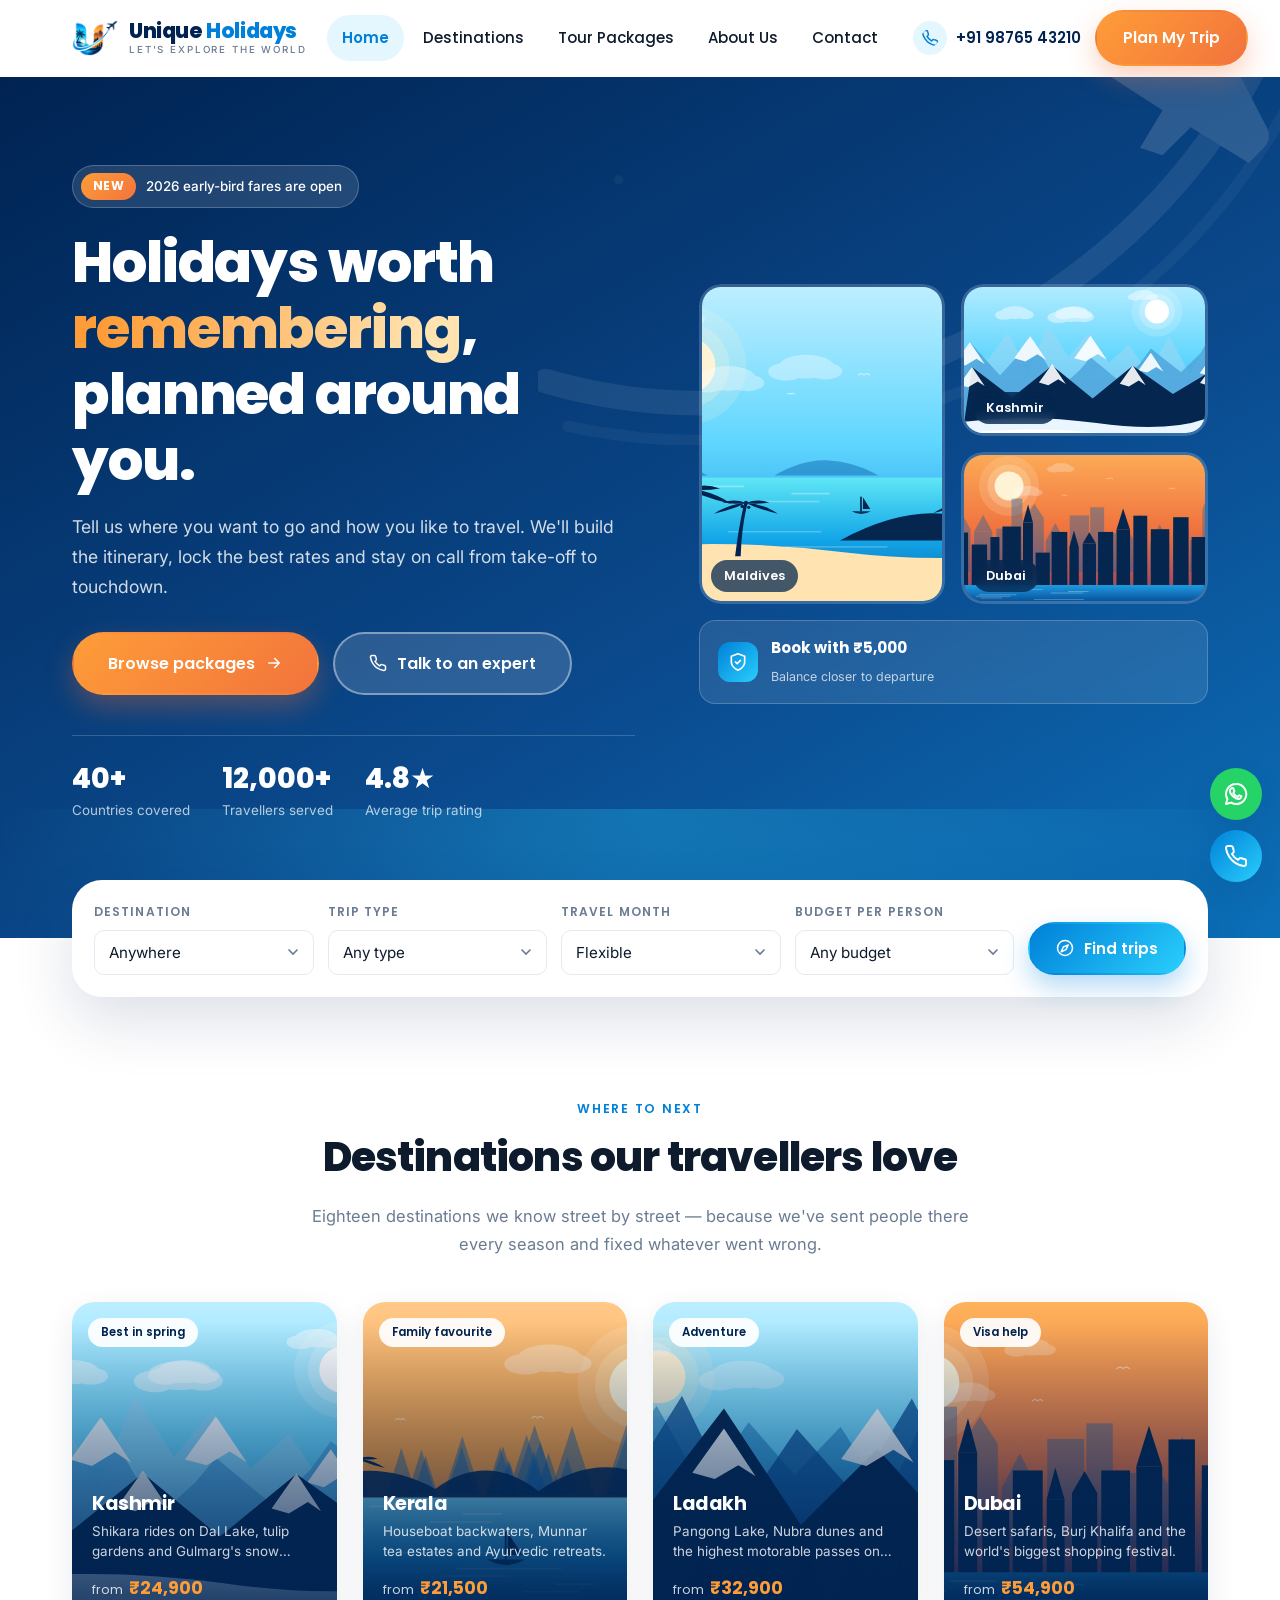
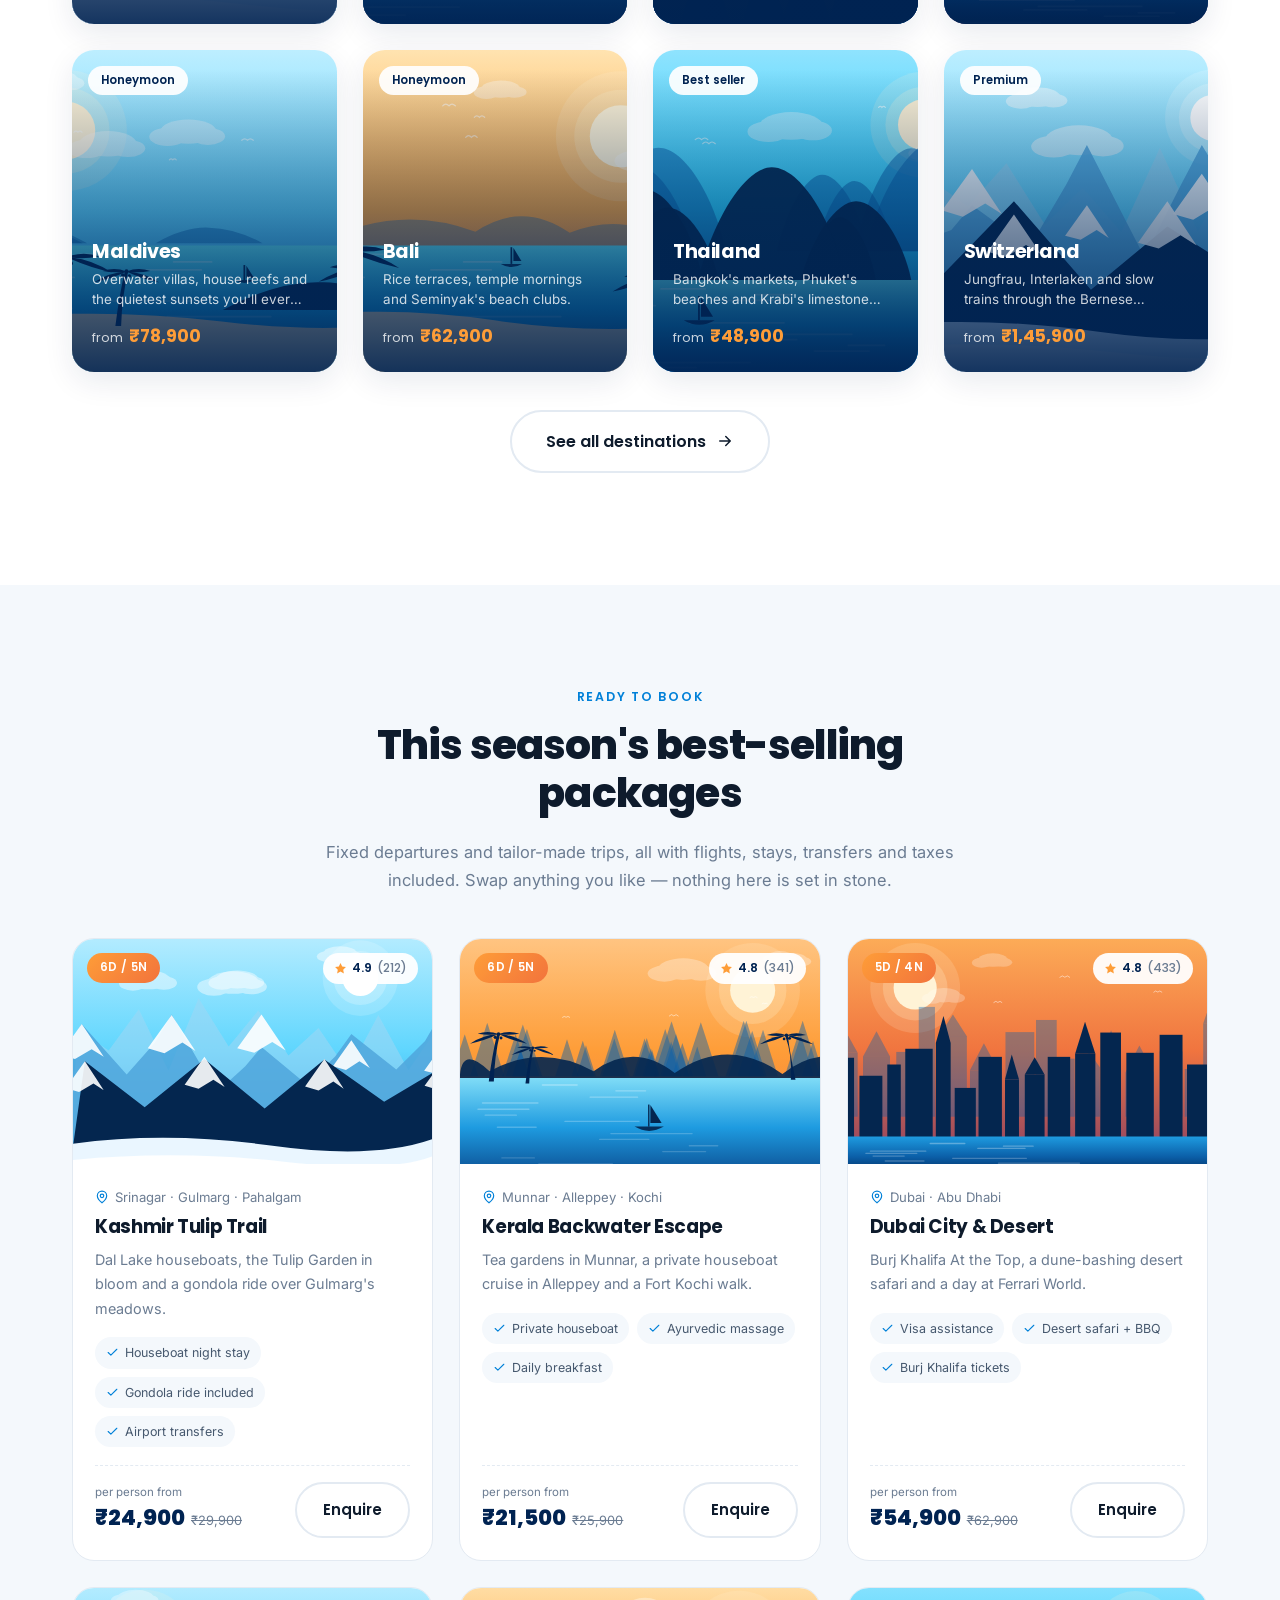
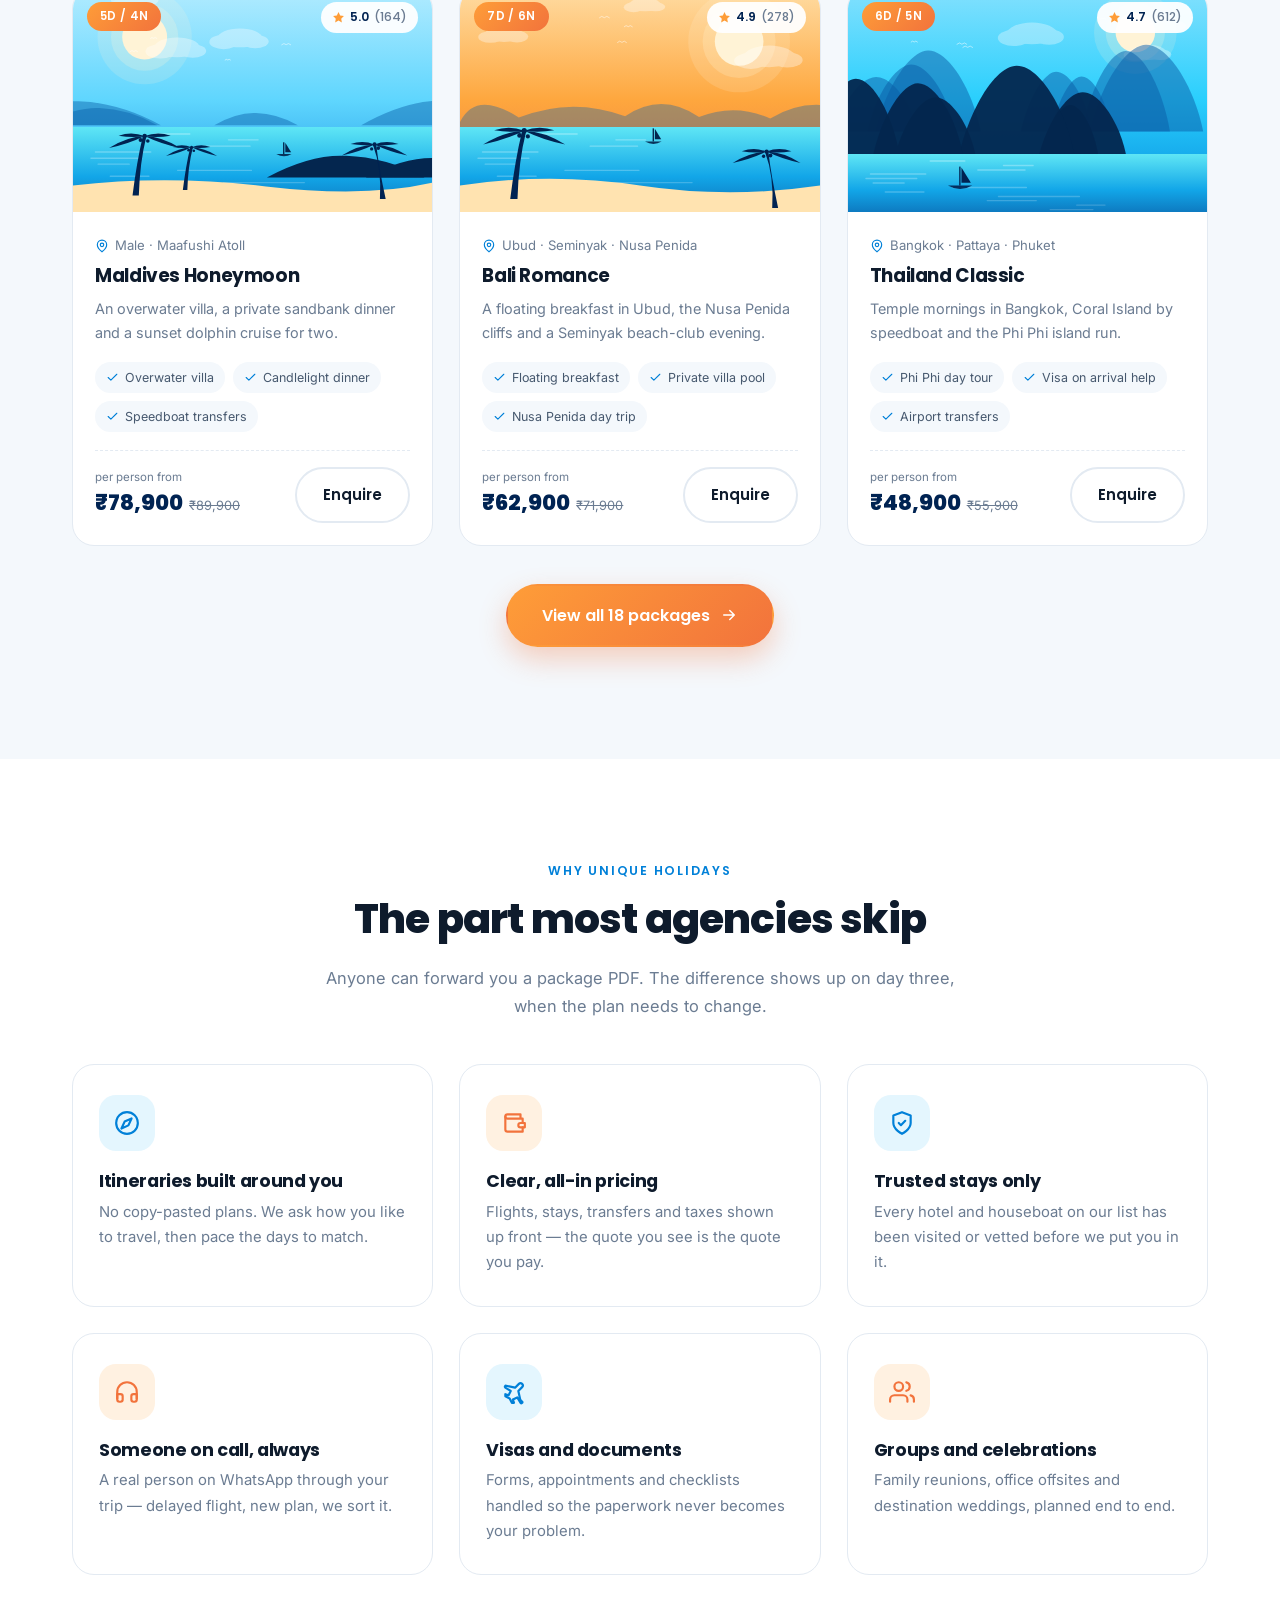
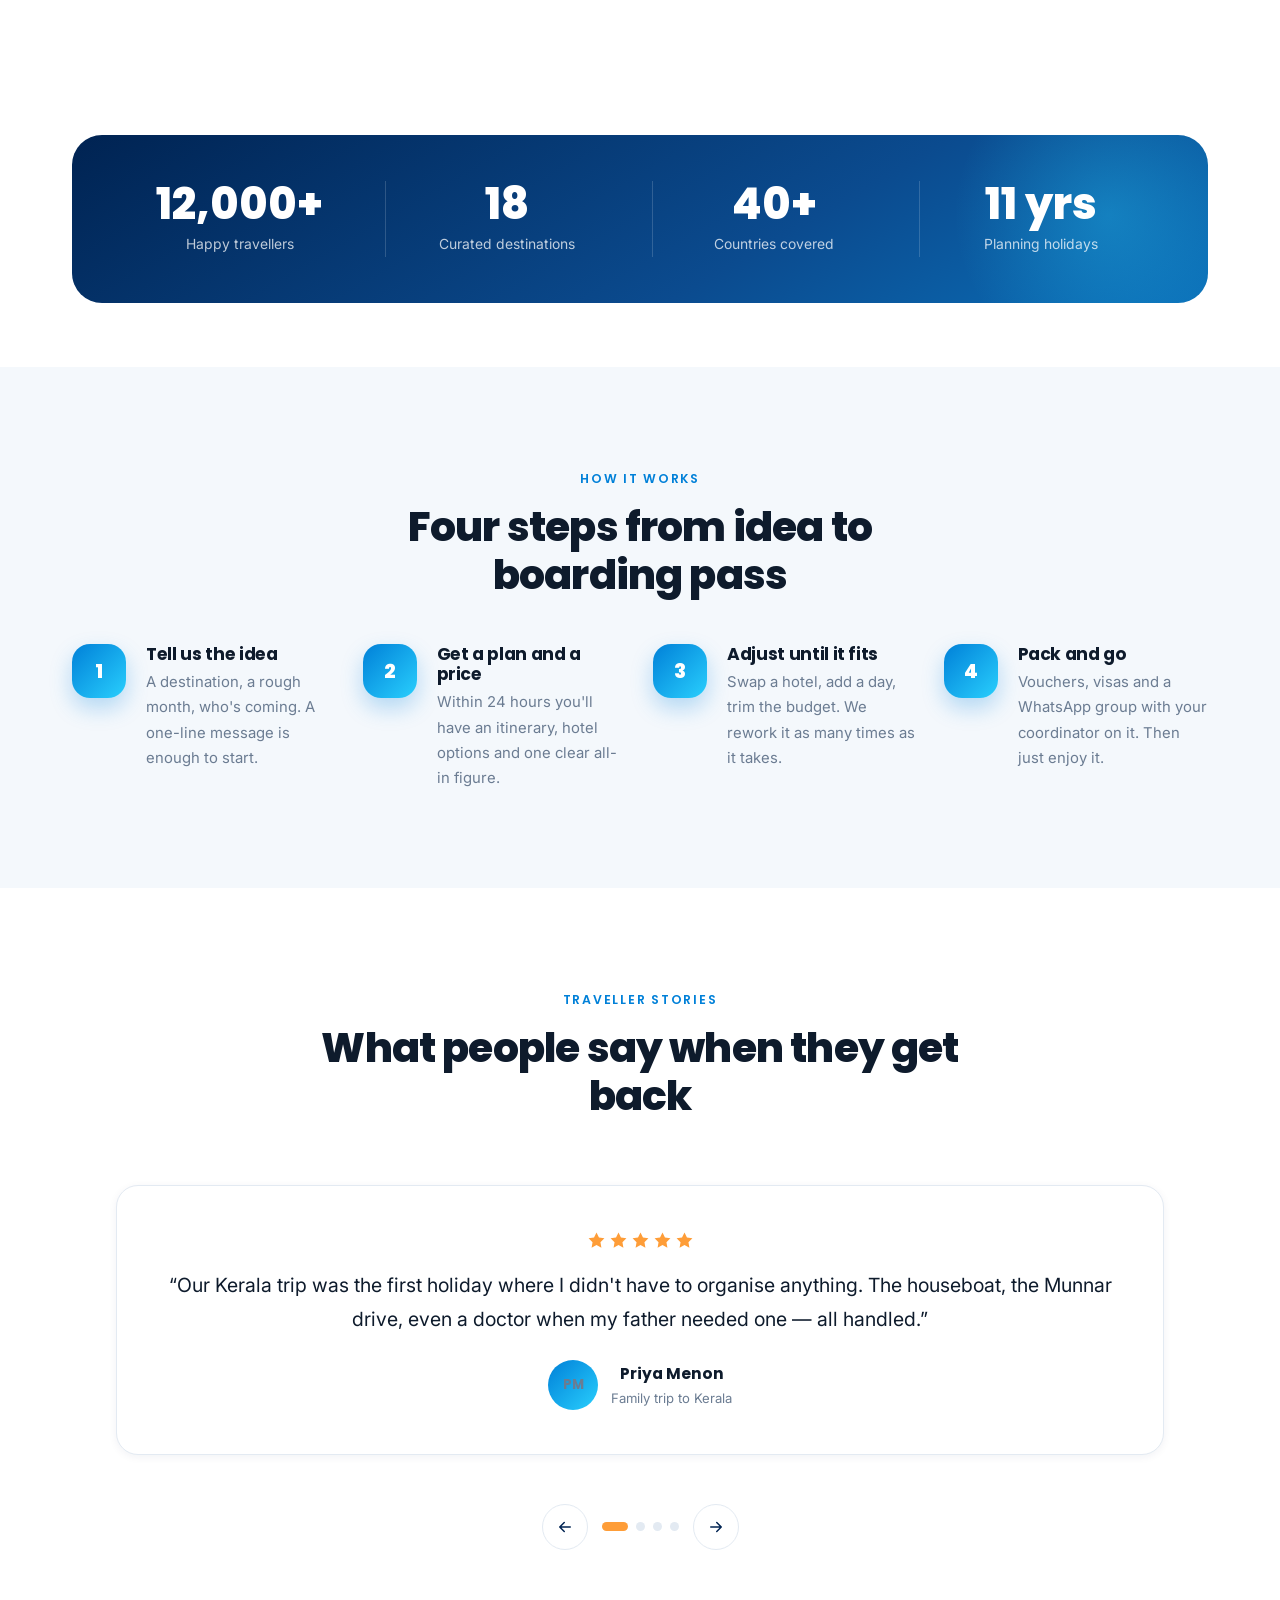
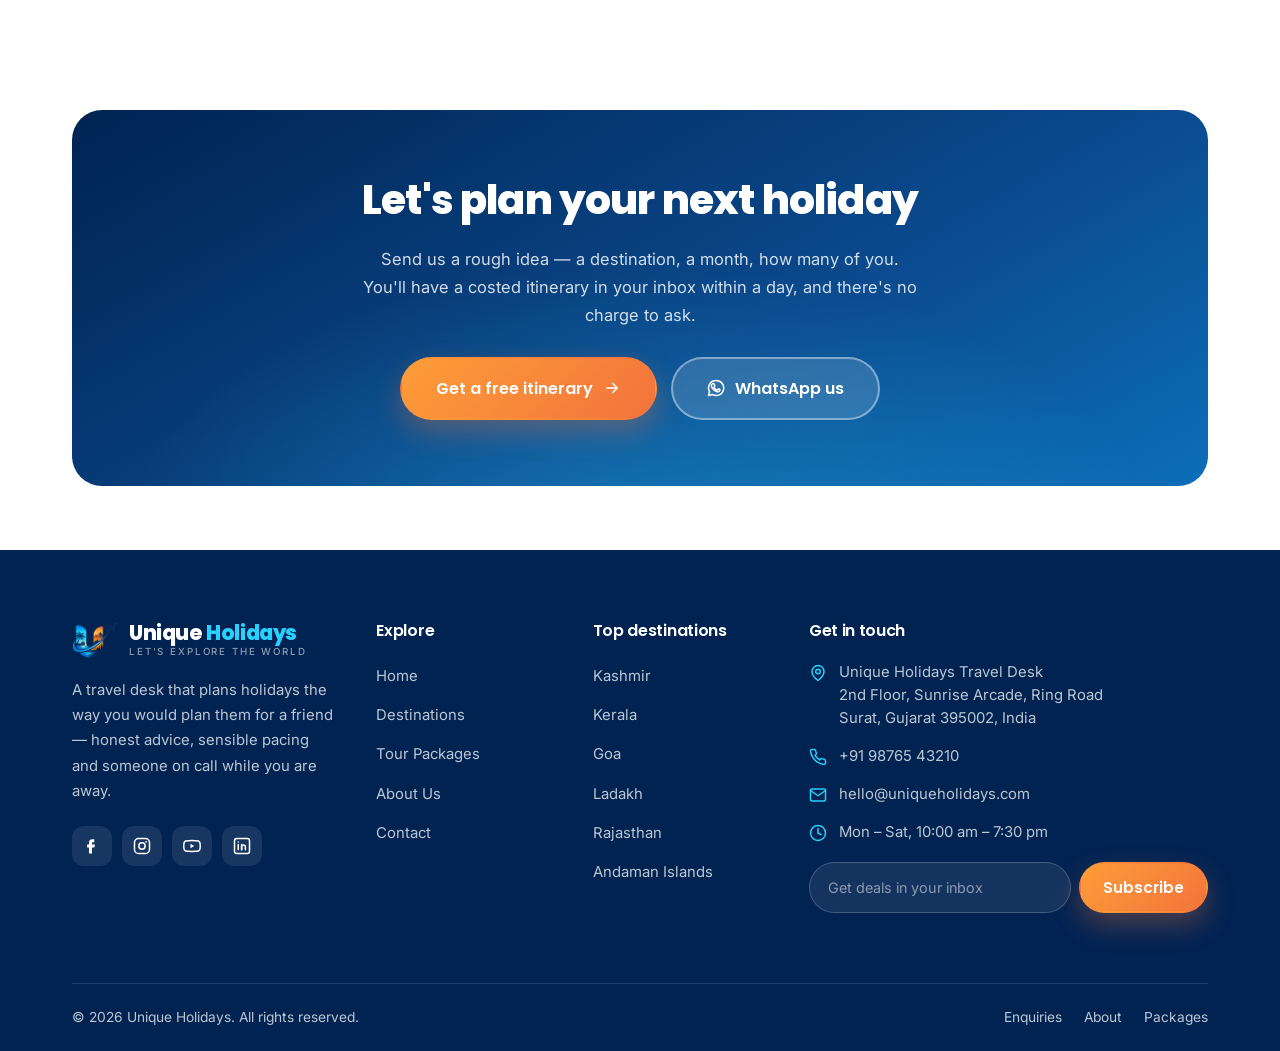
==== index.html @ 684582b1 "Build the Unique Holidays travel agency website A dependency-free static site built around the uploa" ====
<!DOCTYPE html>
<html lang="en">
<head>
<meta charset="utf-8">
<meta name="viewport" content="width=device-width, initial-scale=1">
<title>Unique Holidays — Custom Tour Packages in India & Abroad</title>
<meta name="description" content="Unique Holidays plans tailor-made holidays across India and 40+ countries — honeymoons, family trips, group tours and corporate offsites, with all-in pricing and 24x7 support on your trip.">
<meta name="theme-color" content="#002352">
<link rel="canonical" href="https://www.uniqueholidays.com/index.html">
<meta property="og:type" content="website">
<meta property="og:title" content="Unique Holidays — Custom Tour Packages in India & Abroad">
<meta property="og:description" content="Unique Holidays plans tailor-made holidays across India and 40+ countries — honeymoons, family trips, group tours and corporate offsites, with all-in pricing and 24x7 support on your trip.">
<meta property="og:image" content="assets/img/og-image.png">
<meta property="og:site_name" content="Unique Holidays">
<meta name="twitter:card" content="summary_large_image">
<link rel="icon" href="assets/img/favicon.ico" sizes="any">
<link rel="icon" href="assets/img/icon-192.png" type="image/png">
<link rel="apple-touch-icon" href="assets/img/apple-touch-icon.png">
<link rel="manifest" href="site.webmanifest">
<link rel="preconnect" href="https://fonts.googleapis.com">
<link rel="preconnect" href="https://fonts.gstatic.com" crossorigin>
<link href="https://fonts.googleapis.com/css2?family=Inter:wght@400;500;600&family=Poppins:wght@500;600;700;800&display=swap" rel="stylesheet">
<link rel="stylesheet" href="assets/css/styles.css">
<script type="application/ld+json">
{"@context":"https://schema.org","@type":"TravelAgency","name":"Unique Holidays",
"slogan":"Let's Explore the World","url":"https://www.uniqueholidays.com/",
"logo":"https://www.uniqueholidays.com/assets/img/logo-full.png",
"telephone":"+91 98765 43210","email":"hello@uniqueholidays.com",
"address":{"@type":"PostalAddress","streetAddress":"2nd Floor, Sunrise Arcade, Ring Road","addressLocality":"Surat",
"addressRegion":"Gujarat","postalCode":"395002","addressCountry":"IN"},
"openingHours":"Mo-Sa 10:00-19:30"}
</script></head>
<body>
<a class="skip-link" href="#main">Skip to main content</a>
<header class="site-header" id="siteHeader">
  <div class="container header-inner">
    <a class="brand" href="index.html" aria-label="Unique Holidays — home">
      <img src="assets/img/logo-mark.png" alt="" width="46" height="36">
      <span class="brand-text">
        <span class="brand-name">Unique <span>Holidays</span></span>
        <span class="brand-tag">Let's Explore the World</span>
      </span>
    </a>
    <nav class="nav" id="primaryNav" aria-label="Primary">
      <ul class="nav-list"><li><a href="index.html" aria-current="page">Home</a></li><li><a href="destinations.html">Destinations</a></li><li><a href="packages.html">Tour Packages</a></li><li><a href="about.html">About Us</a></li><li><a href="contact.html">Contact</a></li><li class="nav-cta-mobile"><a class="btn btn-primary" href="contact.html">Plan My Trip</a></li></ul>
    </nav>
    <div class="header-actions">
      <a class="header-phone" href="tel:+919876543210"><svg viewBox="0 0 24 24" fill="none" stroke="currentColor" stroke-width="2" stroke-linecap="round" stroke-linejoin="round" aria-hidden="true"><path d="M22 16.9v3a2 2 0 0 1-2.2 2 19.8 19.8 0 0 1-8.6-3.1 19.5 19.5 0 0 1-6-6A19.8 19.8 0 0 1 2 4.2 2 2 0 0 1 4 2h3a2 2 0 0 1 2 1.7c.1 1 .4 1.9.7 2.8a2 2 0 0 1-.4 2.1L8 9.9a16 16 0 0 0 6 6l1.3-1.3a2 2 0 0 1 2.1-.4c.9.3 1.8.6 2.8.7a2 2 0 0 1 1.8 2z"/></svg><span>+91 98765 43210</span></a>
      <a class="btn btn-primary" href="contact.html">Plan My Trip</a>
      <button class="nav-toggle" id="navToggle" type="button"
              aria-expanded="false" aria-controls="primaryNav" aria-label="Toggle navigation">
        <span></span>
      </button>
    </div>
  </div>
</header>

<main id="main">

  <!-- ============================================================ hero -->
  <section class="hero">
    <img class="hero-swoosh" src="assets/img/swoosh.svg" alt="" aria-hidden="true">
    <div class="container hero-inner">
      <div class="hero-copy">
        <span class="hero-pill"><b>NEW</b> 2026 early-bird fares are open</span>
        <h1>Holidays worth <em>remembering</em>, planned around you.</h1>
        <p>Tell us where you want to go and how you like to travel. We'll build the
           itinerary, lock the best rates and stay on call from take-off to touchdown.</p>
        <div class="hero-actions">
          <a class="btn btn-primary btn-lg" href="packages.html">Browse packages <svg viewBox="0 0 24 24" fill="none" stroke="currentColor" stroke-width="2" stroke-linecap="round" stroke-linejoin="round" aria-hidden="true"><path d="M5 12h14M13 6l6 6-6 6"/></svg></a>
          <a class="btn btn-light btn-lg" href="tel:+919876543210"><svg viewBox="0 0 24 24" fill="none" stroke="currentColor" stroke-width="2" stroke-linecap="round" stroke-linejoin="round" aria-hidden="true"><path d="M22 16.9v3a2 2 0 0 1-2.2 2 19.8 19.8 0 0 1-8.6-3.1 19.5 19.5 0 0 1-6-6A19.8 19.8 0 0 1 2 4.2 2 2 0 0 1 4 2h3a2 2 0 0 1 2 1.7c.1 1 .4 1.9.7 2.8a2 2 0 0 1-.4 2.1L8 9.9a16 16 0 0 0 6 6l1.3-1.3a2 2 0 0 1 2.1-.4c.9.3 1.8.6 2.8.7a2 2 0 0 1 1.8 2z"/></svg> Talk to an expert</a>
        </div>
        <div class="hero-stats">
          <div><strong>40+</strong><span>Countries covered</span></div>
          <div><strong>12,000+</strong><span>Travellers served</span></div>
          <div><strong>4.8★</strong><span>Average trip rating</span></div>
        </div>
      </div>

      <div class="hero-art">
        <div class="collage">
          <figure class="tall">
            <img src="assets/img/destinations/maldives.svg" alt="Illustration of the Maldives" width="800" height="560">
            <figcaption>Maldives</figcaption>
          </figure>
          <figure class="short">
            <img src="assets/img/destinations/kashmir.svg" alt="Illustration of Kashmir" width="800" height="560">
            <figcaption>Kashmir</figcaption>
          </figure>
          <figure class="short">
            <img src="assets/img/destinations/dubai.svg" alt="Illustration of Dubai" width="800" height="560">
            <figcaption>Dubai</figcaption>
          </figure>
        </div>
        <div class="hero-badge">
          <span class="icon"><svg viewBox="0 0 24 24" fill="none" stroke="currentColor" stroke-width="2" stroke-linecap="round" stroke-linejoin="round" aria-hidden="true"><path d="M12 22s8-4 8-10V5l-8-3-8 3v7c0 6 8 10 8 10z"/><path d="m9 12 2 2 4-4"/></svg></span>
          <span><strong>Book with ₹5,000</strong><span>Balance closer to departure</span></span>
        </div>
      </div>
    </div>
  </section>

  <!-- ==================================================== search widget -->
  <div class="container search-wrap">
    <form class="search-card" id="tripSearch" novalidate>
      <div class="field">
        <label for="sDest">Destination</label>
        <select id="sDest" name="destination">
          <option value="">Anywhere</option>
          <option value="kashmir">Kashmir</option><option value="kerala">Kerala</option><option value="goa">Goa</option><option value="ladakh">Ladakh</option><option value="rajasthan">Rajasthan</option><option value="andaman">Andaman Islands</option><option value="himachal">Himachal</option><option value="meghalaya">Meghalaya</option><option value="dubai">Dubai</option><option value="maldives">Maldives</option><option value="bali">Bali</option><option value="thailand">Thailand</option><option value="singapore">Singapore</option><option value="switzerland">Switzerland</option><option value="vietnam">Vietnam</option><option value="turkey">Turkey</option><option value="europe">Europe</option><option value="srilanka">Sri Lanka</option>
        </select>
      </div>
      <div class="field">
        <label for="sType">Trip type</label>
        <select id="sType" name="type">
          <option value="">Any type</option>
          <option value="family">Family</option>
          <option value="honeymoon">Honeymoon</option>
          <option value="beach">Beach &amp; islands</option>
          <option value="adventure">Adventure</option>
          <option value="heritage">Heritage</option>
          <option value="premium">Premium</option>
        </select>
      </div>
      <div class="field">
        <label for="sMonth">Travel month</label>
        <select id="sMonth" name="month">
          <option value="">Flexible</option>
          <option>January</option><option>February</option><option>March</option>
          <option>April</option><option>May</option><option>June</option>
          <option>July</option><option>August</option><option>September</option>
          <option>October</option><option>November</option><option>December</option>
        </select>
      </div>
      <div class="field">
        <label for="sBudget">Budget per person</label>
        <select id="sBudget" name="budget">
          <option value="">Any budget</option>
          <option value="25000">Under ₹25,000</option>
          <option value="50000">₹25,000 – ₹50,000</option>
          <option value="100000">₹50,000 – ₹1,00,000</option>
          <option value="999999">₹1,00,000+</option>
        </select>
      </div>
      <div class="field field-submit">
        <button class="btn btn-brand btn-block" type="submit" style="padding:13px 26px">
          <svg viewBox="0 0 24 24" fill="none" stroke="currentColor" stroke-width="2" stroke-linecap="round" stroke-linejoin="round" aria-hidden="true"><circle cx="12" cy="12" r="10"/><path d="m16.2 7.8-2.9 6.4-6.4 2.9 2.9-6.4z"/></svg> Find trips
        </button>
      </div>
    </form>
  </div>

  <!-- ==================================================== destinations -->
  <section class="section">
    <div class="container">
      <div class="section-head section-head--center">
        <span class="eyebrow">Where to next</span>
        <h2>Destinations our travellers love</h2>
        <p>Eighteen destinations we know street by street — because we've sent people there
           every season and fixed whatever went wrong.</p>
      </div>
      <div class="grid grid-4"><a class="dest-card reveal" href="packages.html?destination=kashmir" id="kashmir">
  <img src="assets/img/destinations/kashmir.svg" alt="Illustration of Kashmir" loading="lazy" width="800" height="560">
  <span class="dest-tag">Best in spring</span>
  <div class="dest-body">
    <h3>Kashmir</h3>
    <p>Shikara rides on Dal Lake, tulip gardens and Gulmarg's snow slopes.</p>
    <div class="dest-price">from <b>₹24,900</b></div>
  </div>
</a><a class="dest-card reveal" href="packages.html?destination=kerala" id="kerala">
  <img src="assets/img/destinations/kerala.svg" alt="Illustration of Kerala" loading="lazy" width="800" height="560">
  <span class="dest-tag">Family favourite</span>
  <div class="dest-body">
    <h3>Kerala</h3>
    <p>Houseboat backwaters, Munnar tea estates and Ayurvedic retreats.</p>
    <div class="dest-price">from <b>₹21,500</b></div>
  </div>
</a><a class="dest-card reveal" href="packages.html?destination=ladakh" id="ladakh">
  <img src="assets/img/destinations/ladakh.svg" alt="Illustration of Ladakh" loading="lazy" width="800" height="560">
  <span class="dest-tag">Adventure</span>
  <div class="dest-body">
    <h3>Ladakh</h3>
    <p>Pangong Lake, Nubra dunes and the highest motorable passes on earth.</p>
    <div class="dest-price">from <b>₹32,900</b></div>
  </div>
</a><a class="dest-card reveal" href="packages.html?destination=dubai" id="dubai">
  <img src="assets/img/destinations/dubai.svg" alt="Illustration of Dubai" loading="lazy" width="800" height="560">
  <span class="dest-tag">Visa help</span>
  <div class="dest-body">
    <h3>Dubai</h3>
    <p>Desert safaris, Burj Khalifa and the world's biggest shopping festival.</p>
    <div class="dest-price">from <b>₹54,900</b></div>
  </div>
</a><a class="dest-card reveal" href="packages.html?destination=maldives" id="maldives">
  <img src="assets/img/destinations/maldives.svg" alt="Illustration of Maldives" loading="lazy" width="800" height="560">
  <span class="dest-tag">Honeymoon</span>
  <div class="dest-body">
    <h3>Maldives</h3>
    <p>Overwater villas, house reefs and the quietest sunsets you'll ever see.</p>
    <div class="dest-price">from <b>₹78,900</b></div>
  </div>
</a><a class="dest-card reveal" href="packages.html?destination=bali" id="bali">
  <img src="assets/img/destinations/bali.svg" alt="Illustration of Bali" loading="lazy" width="800" height="560">
  <span class="dest-tag">Honeymoon</span>
  <div class="dest-body">
    <h3>Bali</h3>
    <p>Rice terraces, temple mornings and Seminyak's beach clubs.</p>
    <div class="dest-price">from <b>₹62,900</b></div>
  </div>
</a><a class="dest-card reveal" href="packages.html?destination=thailand" id="thailand">
  <img src="assets/img/destinations/thailand.svg" alt="Illustration of Thailand" loading="lazy" width="800" height="560">
  <span class="dest-tag">Best seller</span>
  <div class="dest-body">
    <h3>Thailand</h3>
    <p>Bangkok's markets, Phuket's beaches and Krabi's limestone bays.</p>
    <div class="dest-price">from <b>₹48,900</b></div>
  </div>
</a><a class="dest-card reveal" href="packages.html?destination=switzerland" id="switzerland">
  <img src="assets/img/destinations/switzerland.svg" alt="Illustration of Switzerland" loading="lazy" width="800" height="560">
  <span class="dest-tag">Premium</span>
  <div class="dest-body">
    <h3>Switzerland</h3>
    <p>Jungfrau, Interlaken and slow trains through the Bernese Oberland.</p>
    <div class="dest-price">from <b>₹1,45,900</b></div>
  </div>
</a></div>
      <p style="text-align:center;margin-top:38px">
        <a class="btn btn-outline btn-lg" href="destinations.html">See all destinations <svg viewBox="0 0 24 24" fill="none" stroke="currentColor" stroke-width="2" stroke-linecap="round" stroke-linejoin="round" aria-hidden="true"><path d="M5 12h14M13 6l6 6-6 6"/></svg></a>
      </p>
    </div>
  </section>

  <!-- ======================================================== packages -->
  <section class="section section--soft">
    <div class="container">
      <div class="section-head section-head--center">
        <span class="eyebrow">Ready to book</span>
        <h2>This season's best-selling packages</h2>
        <p>Fixed departures and tailor-made trips, all with flights, stays, transfers and
           taxes included. Swap anything you like — nothing here is set in stone.</p>
      </div>
      <div class="grid grid-3"><article class="pkg-card reveal" data-category="family" data-destination="kashmir" data-price="24900" data-title="kashmir tulip trail srinagar · gulmarg · pahalgam">
  <div class="pkg-media">
    <img src="assets/img/destinations/kashmir.svg" alt="Illustration of Srinagar · Gulmarg · Pahalgam" loading="lazy" width="800" height="560">
    <span class="pkg-badge">6D / 5N</span>
    <span class="pkg-rating"><svg viewBox="0 0 24 24" fill="none" stroke="currentColor" stroke-width="2" stroke-linecap="round" stroke-linejoin="round" aria-hidden="true"><path d="m12 2 3.1 6.3 6.9 1-5 4.9 1.2 6.8-6.2-3.3-6.2 3.3L7 14.2l-5-4.9 6.9-1z" fill="currentColor" stroke="none"/></svg>4.9 <span style="color:var(--muted);font-weight:500">(212)</span></span>
  </div>
  <div class="pkg-body">
    <span class="pkg-where"><svg viewBox="0 0 24 24" fill="none" stroke="currentColor" stroke-width="2" stroke-linecap="round" stroke-linejoin="round" aria-hidden="true"><path d="M20 10c0 6-8 12-8 12s-8-6-8-12a8 8 0 0 1 16 0z"/><circle cx="12" cy="10" r="3"/></svg>Srinagar · Gulmarg · Pahalgam</span>
    <h3>Kashmir Tulip Trail</h3>
    <p>Dal Lake houseboats, the Tulip Garden in bloom and a gondola ride over Gulmarg's meadows.</p>
    <ul class="pkg-meta"><li><svg viewBox="0 0 24 24" fill="none" stroke="currentColor" stroke-width="2" stroke-linecap="round" stroke-linejoin="round" aria-hidden="true"><path d="M20 6 9 17l-5-5"/></svg>Houseboat night stay</li><li><svg viewBox="0 0 24 24" fill="none" stroke="currentColor" stroke-width="2" stroke-linecap="round" stroke-linejoin="round" aria-hidden="true"><path d="M20 6 9 17l-5-5"/></svg>Gondola ride included</li><li><svg viewBox="0 0 24 24" fill="none" stroke="currentColor" stroke-width="2" stroke-linecap="round" stroke-linejoin="round" aria-hidden="true"><path d="M20 6 9 17l-5-5"/></svg>Airport transfers</li></ul>
    <div class="pkg-foot">
      <span class="price">
        <small>per person from</small>
        <strong>₹24,900</strong><s>₹29,900</s>
      </span>
      <a class="btn btn-outline" href="contact.html?package=kashmir-tulip">Enquire</a>
    </div>
  </div>
</article><article class="pkg-card reveal" data-category="family" data-destination="kerala" data-price="21500" data-title="kerala backwater escape munnar · alleppey · kochi">
  <div class="pkg-media">
    <img src="assets/img/destinations/kerala.svg" alt="Illustration of Munnar · Alleppey · Kochi" loading="lazy" width="800" height="560">
    <span class="pkg-badge">6D / 5N</span>
    <span class="pkg-rating"><svg viewBox="0 0 24 24" fill="none" stroke="currentColor" stroke-width="2" stroke-linecap="round" stroke-linejoin="round" aria-hidden="true"><path d="m12 2 3.1 6.3 6.9 1-5 4.9 1.2 6.8-6.2-3.3-6.2 3.3L7 14.2l-5-4.9 6.9-1z" fill="currentColor" stroke="none"/></svg>4.8 <span style="color:var(--muted);font-weight:500">(341)</span></span>
  </div>
  <div class="pkg-body">
    <span class="pkg-where"><svg viewBox="0 0 24 24" fill="none" stroke="currentColor" stroke-width="2" stroke-linecap="round" stroke-linejoin="round" aria-hidden="true"><path d="M20 10c0 6-8 12-8 12s-8-6-8-12a8 8 0 0 1 16 0z"/><circle cx="12" cy="10" r="3"/></svg>Munnar · Alleppey · Kochi</span>
    <h3>Kerala Backwater Escape</h3>
    <p>Tea gardens in Munnar, a private houseboat cruise in Alleppey and a Fort Kochi walk.</p>
    <ul class="pkg-meta"><li><svg viewBox="0 0 24 24" fill="none" stroke="currentColor" stroke-width="2" stroke-linecap="round" stroke-linejoin="round" aria-hidden="true"><path d="M20 6 9 17l-5-5"/></svg>Private houseboat</li><li><svg viewBox="0 0 24 24" fill="none" stroke="currentColor" stroke-width="2" stroke-linecap="round" stroke-linejoin="round" aria-hidden="true"><path d="M20 6 9 17l-5-5"/></svg>Ayurvedic massage</li><li><svg viewBox="0 0 24 24" fill="none" stroke="currentColor" stroke-width="2" stroke-linecap="round" stroke-linejoin="round" aria-hidden="true"><path d="M20 6 9 17l-5-5"/></svg>Daily breakfast</li></ul>
    <div class="pkg-foot">
      <span class="price">
        <small>per person from</small>
        <strong>₹21,500</strong><s>₹25,900</s>
      </span>
      <a class="btn btn-outline" href="contact.html?package=kerala-backwaters">Enquire</a>
    </div>
  </div>
</article><article class="pkg-card reveal" data-category="family" data-destination="dubai" data-price="54900" data-title="dubai city & desert dubai · abu dhabi">
  <div class="pkg-media">
    <img src="assets/img/destinations/dubai.svg" alt="Illustration of Dubai · Abu Dhabi" loading="lazy" width="800" height="560">
    <span class="pkg-badge">5D / 4N</span>
    <span class="pkg-rating"><svg viewBox="0 0 24 24" fill="none" stroke="currentColor" stroke-width="2" stroke-linecap="round" stroke-linejoin="round" aria-hidden="true"><path d="m12 2 3.1 6.3 6.9 1-5 4.9 1.2 6.8-6.2-3.3-6.2 3.3L7 14.2l-5-4.9 6.9-1z" fill="currentColor" stroke="none"/></svg>4.8 <span style="color:var(--muted);font-weight:500">(433)</span></span>
  </div>
  <div class="pkg-body">
    <span class="pkg-where"><svg viewBox="0 0 24 24" fill="none" stroke="currentColor" stroke-width="2" stroke-linecap="round" stroke-linejoin="round" aria-hidden="true"><path d="M20 10c0 6-8 12-8 12s-8-6-8-12a8 8 0 0 1 16 0z"/><circle cx="12" cy="10" r="3"/></svg>Dubai · Abu Dhabi</span>
    <h3>Dubai City & Desert</h3>
    <p>Burj Khalifa At the Top, a dune-bashing desert safari and a day at Ferrari World.</p>
    <ul class="pkg-meta"><li><svg viewBox="0 0 24 24" fill="none" stroke="currentColor" stroke-width="2" stroke-linecap="round" stroke-linejoin="round" aria-hidden="true"><path d="M20 6 9 17l-5-5"/></svg>Visa assistance</li><li><svg viewBox="0 0 24 24" fill="none" stroke="currentColor" stroke-width="2" stroke-linecap="round" stroke-linejoin="round" aria-hidden="true"><path d="M20 6 9 17l-5-5"/></svg>Desert safari + BBQ</li><li><svg viewBox="0 0 24 24" fill="none" stroke="currentColor" stroke-width="2" stroke-linecap="round" stroke-linejoin="round" aria-hidden="true"><path d="M20 6 9 17l-5-5"/></svg>Burj Khalifa tickets</li></ul>
    <div class="pkg-foot">
      <span class="price">
        <small>per person from</small>
        <strong>₹54,900</strong><s>₹62,900</s>
      </span>
      <a class="btn btn-outline" href="contact.html?package=dubai-city">Enquire</a>
    </div>
  </div>
</article><article class="pkg-card reveal" data-category="honeymoon" data-destination="maldives" data-price="78900" data-title="maldives honeymoon male · maafushi atoll">
  <div class="pkg-media">
    <img src="assets/img/destinations/maldives.svg" alt="Illustration of Male · Maafushi Atoll" loading="lazy" width="800" height="560">
    <span class="pkg-badge">5D / 4N</span>
    <span class="pkg-rating"><svg viewBox="0 0 24 24" fill="none" stroke="currentColor" stroke-width="2" stroke-linecap="round" stroke-linejoin="round" aria-hidden="true"><path d="m12 2 3.1 6.3 6.9 1-5 4.9 1.2 6.8-6.2-3.3-6.2 3.3L7 14.2l-5-4.9 6.9-1z" fill="currentColor" stroke="none"/></svg>5.0 <span style="color:var(--muted);font-weight:500">(164)</span></span>
  </div>
  <div class="pkg-body">
    <span class="pkg-where"><svg viewBox="0 0 24 24" fill="none" stroke="currentColor" stroke-width="2" stroke-linecap="round" stroke-linejoin="round" aria-hidden="true"><path d="M20 10c0 6-8 12-8 12s-8-6-8-12a8 8 0 0 1 16 0z"/><circle cx="12" cy="10" r="3"/></svg>Male · Maafushi Atoll</span>
    <h3>Maldives Honeymoon</h3>
    <p>An overwater villa, a private sandbank dinner and a sunset dolphin cruise for two.</p>
    <ul class="pkg-meta"><li><svg viewBox="0 0 24 24" fill="none" stroke="currentColor" stroke-width="2" stroke-linecap="round" stroke-linejoin="round" aria-hidden="true"><path d="M20 6 9 17l-5-5"/></svg>Overwater villa</li><li><svg viewBox="0 0 24 24" fill="none" stroke="currentColor" stroke-width="2" stroke-linecap="round" stroke-linejoin="round" aria-hidden="true"><path d="M20 6 9 17l-5-5"/></svg>Candlelight dinner</li><li><svg viewBox="0 0 24 24" fill="none" stroke="currentColor" stroke-width="2" stroke-linecap="round" stroke-linejoin="round" aria-hidden="true"><path d="M20 6 9 17l-5-5"/></svg>Speedboat transfers</li></ul>
    <div class="pkg-foot">
      <span class="price">
        <small>per person from</small>
        <strong>₹78,900</strong><s>₹89,900</s>
      </span>
      <a class="btn btn-outline" href="contact.html?package=maldives-honeymoon">Enquire</a>
    </div>
  </div>
</article><article class="pkg-card reveal" data-category="honeymoon" data-destination="bali" data-price="62900" data-title="bali romance ubud · seminyak · nusa penida">
  <div class="pkg-media">
    <img src="assets/img/destinations/bali.svg" alt="Illustration of Ubud · Seminyak · Nusa Penida" loading="lazy" width="800" height="560">
    <span class="pkg-badge">7D / 6N</span>
    <span class="pkg-rating"><svg viewBox="0 0 24 24" fill="none" stroke="currentColor" stroke-width="2" stroke-linecap="round" stroke-linejoin="round" aria-hidden="true"><path d="m12 2 3.1 6.3 6.9 1-5 4.9 1.2 6.8-6.2-3.3-6.2 3.3L7 14.2l-5-4.9 6.9-1z" fill="currentColor" stroke="none"/></svg>4.9 <span style="color:var(--muted);font-weight:500">(278)</span></span>
  </div>
  <div class="pkg-body">
    <span class="pkg-where"><svg viewBox="0 0 24 24" fill="none" stroke="currentColor" stroke-width="2" stroke-linecap="round" stroke-linejoin="round" aria-hidden="true"><path d="M20 10c0 6-8 12-8 12s-8-6-8-12a8 8 0 0 1 16 0z"/><circle cx="12" cy="10" r="3"/></svg>Ubud · Seminyak · Nusa Penida</span>
    <h3>Bali Romance</h3>
    <p>A floating breakfast in Ubud, the Nusa Penida cliffs and a Seminyak beach-club evening.</p>
    <ul class="pkg-meta"><li><svg viewBox="0 0 24 24" fill="none" stroke="currentColor" stroke-width="2" stroke-linecap="round" stroke-linejoin="round" aria-hidden="true"><path d="M20 6 9 17l-5-5"/></svg>Floating breakfast</li><li><svg viewBox="0 0 24 24" fill="none" stroke="currentColor" stroke-width="2" stroke-linecap="round" stroke-linejoin="round" aria-hidden="true"><path d="M20 6 9 17l-5-5"/></svg>Private villa pool</li><li><svg viewBox="0 0 24 24" fill="none" stroke="currentColor" stroke-width="2" stroke-linecap="round" stroke-linejoin="round" aria-hidden="true"><path d="M20 6 9 17l-5-5"/></svg>Nusa Penida day trip</li></ul>
    <div class="pkg-foot">
      <span class="price">
        <small>per person from</small>
        <strong>₹62,900</strong><s>₹71,900</s>
      </span>
      <a class="btn btn-outline" href="contact.html?package=bali-romance">Enquire</a>
    </div>
  </div>
</article><article class="pkg-card reveal" data-category="beach" data-destination="thailand" data-price="48900" data-title="thailand classic bangkok · pattaya · phuket">
  <div class="pkg-media">
    <img src="assets/img/destinations/thailand.svg" alt="Illustration of Bangkok · Pattaya · Phuket" loading="lazy" width="800" height="560">
    <span class="pkg-badge">6D / 5N</span>
    <span class="pkg-rating"><svg viewBox="0 0 24 24" fill="none" stroke="currentColor" stroke-width="2" stroke-linecap="round" stroke-linejoin="round" aria-hidden="true"><path d="m12 2 3.1 6.3 6.9 1-5 4.9 1.2 6.8-6.2-3.3-6.2 3.3L7 14.2l-5-4.9 6.9-1z" fill="currentColor" stroke="none"/></svg>4.7 <span style="color:var(--muted);font-weight:500">(612)</span></span>
  </div>
  <div class="pkg-body">
    <span class="pkg-where"><svg viewBox="0 0 24 24" fill="none" stroke="currentColor" stroke-width="2" stroke-linecap="round" stroke-linejoin="round" aria-hidden="true"><path d="M20 10c0 6-8 12-8 12s-8-6-8-12a8 8 0 0 1 16 0z"/><circle cx="12" cy="10" r="3"/></svg>Bangkok · Pattaya · Phuket</span>
    <h3>Thailand Classic</h3>
    <p>Temple mornings in Bangkok, Coral Island by speedboat and the Phi Phi island run.</p>
    <ul class="pkg-meta"><li><svg viewBox="0 0 24 24" fill="none" stroke="currentColor" stroke-width="2" stroke-linecap="round" stroke-linejoin="round" aria-hidden="true"><path d="M20 6 9 17l-5-5"/></svg>Phi Phi day tour</li><li><svg viewBox="0 0 24 24" fill="none" stroke="currentColor" stroke-width="2" stroke-linecap="round" stroke-linejoin="round" aria-hidden="true"><path d="M20 6 9 17l-5-5"/></svg>Visa on arrival help</li><li><svg viewBox="0 0 24 24" fill="none" stroke="currentColor" stroke-width="2" stroke-linecap="round" stroke-linejoin="round" aria-hidden="true"><path d="M20 6 9 17l-5-5"/></svg>Airport transfers</li></ul>
    <div class="pkg-foot">
      <span class="price">
        <small>per person from</small>
        <strong>₹48,900</strong><s>₹55,900</s>
      </span>
      <a class="btn btn-outline" href="contact.html?package=thailand-classic">Enquire</a>
    </div>
  </div>
</article></div>
      <p style="text-align:center;margin-top:38px">
        <a class="btn btn-primary btn-lg" href="packages.html">View all 18 packages <svg viewBox="0 0 24 24" fill="none" stroke="currentColor" stroke-width="2" stroke-linecap="round" stroke-linejoin="round" aria-hidden="true"><path d="M5 12h14M13 6l6 6-6 6"/></svg></a>
      </p>
    </div>
  </section>

  <!-- ========================================================= why us -->
  <section class="section">
    <div class="container">
      <div class="section-head section-head--center">
        <span class="eyebrow">Why Unique Holidays</span>
        <h2>The part most agencies skip</h2>
        <p>Anyone can forward you a package PDF. The difference shows up on day three,
           when the plan needs to change.</p>
      </div>
      <div class="grid grid-3"><div class="feature reveal">
      <div class="icon"><svg viewBox="0 0 24 24" fill="none" stroke="currentColor" stroke-width="2" stroke-linecap="round" stroke-linejoin="round" aria-hidden="true"><circle cx="12" cy="12" r="10"/><path d="m16.2 7.8-2.9 6.4-6.4 2.9 2.9-6.4z"/></svg></div><h3>Itineraries built around you</h3><p>No copy-pasted plans. We ask how you like to travel, then pace the days to match.</p></div><div class="feature reveal">
      <div class="icon"><svg viewBox="0 0 24 24" fill="none" stroke="currentColor" stroke-width="2" stroke-linecap="round" stroke-linejoin="round" aria-hidden="true"><path d="M20 12V8H6a2 2 0 0 1 0-4h12v4"/><path d="M4 6v12a2 2 0 0 0 2 2h14v-4"/><path d="M18 12a2 2 0 0 0 0 4h4v-4z"/></svg></div><h3>Clear, all-in pricing</h3><p>Flights, stays, transfers and taxes shown up front — the quote you see is the quote you pay.</p></div><div class="feature reveal">
      <div class="icon"><svg viewBox="0 0 24 24" fill="none" stroke="currentColor" stroke-width="2" stroke-linecap="round" stroke-linejoin="round" aria-hidden="true"><path d="M12 22s8-4 8-10V5l-8-3-8 3v7c0 6 8 10 8 10z"/><path d="m9 12 2 2 4-4"/></svg></div><h3>Trusted stays only</h3><p>Every hotel and houseboat on our list has been visited or vetted before we put you in it.</p></div><div class="feature reveal">
      <div class="icon"><svg viewBox="0 0 24 24" fill="none" stroke="currentColor" stroke-width="2" stroke-linecap="round" stroke-linejoin="round" aria-hidden="true"><path d="M3 18v-6a9 9 0 0 1 18 0v6"/><path d="M21 19a2 2 0 0 1-2 2h-1a2 2 0 0 1-2-2v-3a2 2 0 0 1 2-2h3zM3 19a2 2 0 0 0 2 2h1a2 2 0 0 0 2-2v-3a2 2 0 0 0-2-2H3z"/></svg></div><h3>Someone on call, always</h3><p>A real person on WhatsApp through your trip — delayed flight, new plan, we sort it.</p></div><div class="feature reveal">
      <div class="icon"><svg viewBox="0 0 24 24" fill="none" stroke="currentColor" stroke-width="2" stroke-linecap="round" stroke-linejoin="round" aria-hidden="true"><path d="M17.8 19.2 16 11l3.5-3.5a2.1 2.1 0 0 0-3-3L13 8 4.8 6.2a1 1 0 0 0-.9 1.7L9 11l-2 4-3-1v2l4 2 2 4h2l-1-3 4-2 3.1 5.1a1 1 0 0 0 1.7-.9z"/></svg></div><h3>Visas and documents</h3><p>Forms, appointments and checklists handled so the paperwork never becomes your problem.</p></div><div class="feature reveal">
      <div class="icon"><svg viewBox="0 0 24 24" fill="none" stroke="currentColor" stroke-width="2" stroke-linecap="round" stroke-linejoin="round" aria-hidden="true"><path d="M17 21v-2a4 4 0 0 0-4-4H5a4 4 0 0 0-4 4v2"/><circle cx="9" cy="7" r="4"/><path d="M23 21v-2a4 4 0 0 0-3-3.9"/><path d="M16 3.1a4 4 0 0 1 0 7.8"/></svg></div><h3>Groups and celebrations</h3><p>Family reunions, office offsites and destination weddings, planned end to end.</p></div></div>
    </div>
  </section>

  <!-- ========================================================== stats -->
  <section class="section section--tight">
    <div class="container">
      <div class="stats-band reveal">
        <div class="stats-grid">
          <div><strong data-count="12000" data-suffix="+">0</strong><span>Happy travellers</span></div>
          <div><strong data-count="18" data-suffix="">0</strong><span>Curated destinations</span></div>
          <div><strong data-count="40" data-suffix="+">0</strong><span>Countries covered</span></div>
          <div><strong data-count="11" data-suffix=" yrs">0</strong><span>Planning holidays</span></div>
        </div>
      </div>
    </div>
  </section>

  <!-- ====================================================== how it works -->
  <section class="section section--soft">
    <div class="container">
      <div class="section-head section-head--center">
        <span class="eyebrow">How it works</span>
        <h2>Four steps from idea to boarding pass</h2>
      </div>
      <div class="grid grid-4"><div class="step reveal"><span class="num">1</span>
      <h3>Tell us the idea</h3><p>A destination, a rough month, who's coming. A one-line message is enough to start.</p></div><div class="step reveal"><span class="num">2</span>
      <h3>Get a plan and a price</h3><p>Within 24 hours you'll have an itinerary, hotel options and one clear all-in figure.</p></div><div class="step reveal"><span class="num">3</span>
      <h3>Adjust until it fits</h3><p>Swap a hotel, add a day, trim the budget. We rework it as many times as it takes.</p></div><div class="step reveal"><span class="num">4</span>
      <h3>Pack and go</h3><p>Vouchers, visas and a WhatsApp group with your coordinator on it. Then just enjoy it.</p></div></div>
    </div>
  </section>

  <!-- ===================================================== testimonials -->
  <section class="section">
    <div class="container">
      <div class="section-head section-head--center">
        <span class="eyebrow">Traveller stories</span>
        <h2>What people say when they get back</h2>
      </div>
      <div class="slider" id="reviewSlider">
        <div class="slider-viewport">
          <div class="slider-track"><div class="slide"><figure class="quote">
      <span class="stars" aria-label="5 out of 5"><svg viewBox="0 0 24 24" fill="none" stroke="currentColor" stroke-width="2" stroke-linecap="round" stroke-linejoin="round" aria-hidden="true"><path d="m12 2 3.1 6.3 6.9 1-5 4.9 1.2 6.8-6.2-3.3-6.2 3.3L7 14.2l-5-4.9 6.9-1z" fill="currentColor" stroke="none"/></svg><svg viewBox="0 0 24 24" fill="none" stroke="currentColor" stroke-width="2" stroke-linecap="round" stroke-linejoin="round" aria-hidden="true"><path d="m12 2 3.1 6.3 6.9 1-5 4.9 1.2 6.8-6.2-3.3-6.2 3.3L7 14.2l-5-4.9 6.9-1z" fill="currentColor" stroke="none"/></svg><svg viewBox="0 0 24 24" fill="none" stroke="currentColor" stroke-width="2" stroke-linecap="round" stroke-linejoin="round" aria-hidden="true"><path d="m12 2 3.1 6.3 6.9 1-5 4.9 1.2 6.8-6.2-3.3-6.2 3.3L7 14.2l-5-4.9 6.9-1z" fill="currentColor" stroke="none"/></svg><svg viewBox="0 0 24 24" fill="none" stroke="currentColor" stroke-width="2" stroke-linecap="round" stroke-linejoin="round" aria-hidden="true"><path d="m12 2 3.1 6.3 6.9 1-5 4.9 1.2 6.8-6.2-3.3-6.2 3.3L7 14.2l-5-4.9 6.9-1z" fill="currentColor" stroke="none"/></svg><svg viewBox="0 0 24 24" fill="none" stroke="currentColor" stroke-width="2" stroke-linecap="round" stroke-linejoin="round" aria-hidden="true"><path d="m12 2 3.1 6.3 6.9 1-5 4.9 1.2 6.8-6.2-3.3-6.2 3.3L7 14.2l-5-4.9 6.9-1z" fill="currentColor" stroke="none"/></svg></span>
      <blockquote>“Our Kerala trip was the first holiday where I didn't have to organise anything. The houseboat, the Munnar drive, even a doctor when my father needed one — all handled.”</blockquote>
      <figcaption class="quote-person"><span class="avatar" aria-hidden="true">PM</span>
        <span><strong>Priya Menon</strong><span>Family trip to Kerala</span></span></figcaption>
    </figure></div><div class="slide"><figure class="quote">
      <span class="stars" aria-label="5 out of 5"><svg viewBox="0 0 24 24" fill="none" stroke="currentColor" stroke-width="2" stroke-linecap="round" stroke-linejoin="round" aria-hidden="true"><path d="m12 2 3.1 6.3 6.9 1-5 4.9 1.2 6.8-6.2-3.3-6.2 3.3L7 14.2l-5-4.9 6.9-1z" fill="currentColor" stroke="none"/></svg><svg viewBox="0 0 24 24" fill="none" stroke="currentColor" stroke-width="2" stroke-linecap="round" stroke-linejoin="round" aria-hidden="true"><path d="m12 2 3.1 6.3 6.9 1-5 4.9 1.2 6.8-6.2-3.3-6.2 3.3L7 14.2l-5-4.9 6.9-1z" fill="currentColor" stroke="none"/></svg><svg viewBox="0 0 24 24" fill="none" stroke="currentColor" stroke-width="2" stroke-linecap="round" stroke-linejoin="round" aria-hidden="true"><path d="m12 2 3.1 6.3 6.9 1-5 4.9 1.2 6.8-6.2-3.3-6.2 3.3L7 14.2l-5-4.9 6.9-1z" fill="currentColor" stroke="none"/></svg><svg viewBox="0 0 24 24" fill="none" stroke="currentColor" stroke-width="2" stroke-linecap="round" stroke-linejoin="round" aria-hidden="true"><path d="m12 2 3.1 6.3 6.9 1-5 4.9 1.2 6.8-6.2-3.3-6.2 3.3L7 14.2l-5-4.9 6.9-1z" fill="currentColor" stroke="none"/></svg><svg viewBox="0 0 24 24" fill="none" stroke="currentColor" stroke-width="2" stroke-linecap="round" stroke-linejoin="round" aria-hidden="true"><path d="m12 2 3.1 6.3 6.9 1-5 4.9 1.2 6.8-6.2-3.3-6.2 3.3L7 14.2l-5-4.9 6.9-1z" fill="currentColor" stroke="none"/></svg></span>
      <blockquote>“We booked the Maldives honeymoon three weeks before flying and still got a villa within budget. The sandbank dinner was the surprise of the trip.”</blockquote>
      <figcaption class="quote-person"><span class="avatar" aria-hidden="true">RS</span>
        <span><strong>Rahul & Aditi Shah</strong><span>Honeymoon in Maldives</span></span></figcaption>
    </figure></div><div class="slide"><figure class="quote">
      <span class="stars" aria-label="5 out of 5"><svg viewBox="0 0 24 24" fill="none" stroke="currentColor" stroke-width="2" stroke-linecap="round" stroke-linejoin="round" aria-hidden="true"><path d="m12 2 3.1 6.3 6.9 1-5 4.9 1.2 6.8-6.2-3.3-6.2 3.3L7 14.2l-5-4.9 6.9-1z" fill="currentColor" stroke="none"/></svg><svg viewBox="0 0 24 24" fill="none" stroke="currentColor" stroke-width="2" stroke-linecap="round" stroke-linejoin="round" aria-hidden="true"><path d="m12 2 3.1 6.3 6.9 1-5 4.9 1.2 6.8-6.2-3.3-6.2 3.3L7 14.2l-5-4.9 6.9-1z" fill="currentColor" stroke="none"/></svg><svg viewBox="0 0 24 24" fill="none" stroke="currentColor" stroke-width="2" stroke-linecap="round" stroke-linejoin="round" aria-hidden="true"><path d="m12 2 3.1 6.3 6.9 1-5 4.9 1.2 6.8-6.2-3.3-6.2 3.3L7 14.2l-5-4.9 6.9-1z" fill="currentColor" stroke="none"/></svg><svg viewBox="0 0 24 24" fill="none" stroke="currentColor" stroke-width="2" stroke-linecap="round" stroke-linejoin="round" aria-hidden="true"><path d="m12 2 3.1 6.3 6.9 1-5 4.9 1.2 6.8-6.2-3.3-6.2 3.3L7 14.2l-5-4.9 6.9-1z" fill="currentColor" stroke="none"/></svg><svg viewBox="0 0 24 24" fill="none" stroke="currentColor" stroke-width="2" stroke-linecap="round" stroke-linejoin="round" aria-hidden="true"><path d="m12 2 3.1 6.3 6.9 1-5 4.9 1.2 6.8-6.2-3.3-6.2 3.3L7 14.2l-5-4.9 6.9-1z" fill="currentColor" stroke="none"/></svg></span>
      <blockquote>“Twenty-two people, four cities, one office offsite, and not a single thing went wrong. They even rescheduled a train after our flight was late.”</blockquote>
      <figcaption class="quote-person"><span class="avatar" aria-hidden="true">KD</span>
        <span><strong>Karan Desai</strong><span>Corporate offsite, Rajasthan</span></span></figcaption>
    </figure></div><div class="slide"><figure class="quote">
      <span class="stars" aria-label="5 out of 5"><svg viewBox="0 0 24 24" fill="none" stroke="currentColor" stroke-width="2" stroke-linecap="round" stroke-linejoin="round" aria-hidden="true"><path d="m12 2 3.1 6.3 6.9 1-5 4.9 1.2 6.8-6.2-3.3-6.2 3.3L7 14.2l-5-4.9 6.9-1z" fill="currentColor" stroke="none"/></svg><svg viewBox="0 0 24 24" fill="none" stroke="currentColor" stroke-width="2" stroke-linecap="round" stroke-linejoin="round" aria-hidden="true"><path d="m12 2 3.1 6.3 6.9 1-5 4.9 1.2 6.8-6.2-3.3-6.2 3.3L7 14.2l-5-4.9 6.9-1z" fill="currentColor" stroke="none"/></svg><svg viewBox="0 0 24 24" fill="none" stroke="currentColor" stroke-width="2" stroke-linecap="round" stroke-linejoin="round" aria-hidden="true"><path d="m12 2 3.1 6.3 6.9 1-5 4.9 1.2 6.8-6.2-3.3-6.2 3.3L7 14.2l-5-4.9 6.9-1z" fill="currentColor" stroke="none"/></svg><svg viewBox="0 0 24 24" fill="none" stroke="currentColor" stroke-width="2" stroke-linecap="round" stroke-linejoin="round" aria-hidden="true"><path d="m12 2 3.1 6.3 6.9 1-5 4.9 1.2 6.8-6.2-3.3-6.2 3.3L7 14.2l-5-4.9 6.9-1z" fill="currentColor" stroke="none"/></svg><svg viewBox="0 0 24 24" fill="none" stroke="currentColor" stroke-width="2" stroke-linecap="round" stroke-linejoin="round" aria-hidden="true"><path d="m12 2 3.1 6.3 6.9 1-5 4.9 1.2 6.8-6.2-3.3-6.2 3.3L7 14.2l-5-4.9 6.9-1z" fill="currentColor" stroke="none"/></svg></span>
      <blockquote>“I travel alone and safety matters to me. Every stay was exactly as described and someone checked in with me each evening.”</blockquote>
      <figcaption class="quote-person"><span class="avatar" aria-hidden="true">SK</span>
        <span><strong>Sneha Kulkarni</strong><span>Solo trip to Himachal</span></span></figcaption>
    </figure></div></div>
        </div>
        <div class="slider-nav">
          <button class="slider-btn" type="button" data-slide="prev" aria-label="Previous review"><svg viewBox="0 0 24 24" fill="none" stroke="currentColor" stroke-width="2" stroke-linecap="round" stroke-linejoin="round" aria-hidden="true"><path d="M19 12H5M11 18l-6-6 6-6"/></svg></button>
          <div class="slider-dots" role="tablist"><button type="button" role="tab" aria-selected="true" aria-label="Review 1"></button><button type="button" role="tab" aria-selected="false" aria-label="Review 2"></button><button type="button" role="tab" aria-selected="false" aria-label="Review 3"></button><button type="button" role="tab" aria-selected="false" aria-label="Review 4"></button></div>
          <button class="slider-btn" type="button" data-slide="next" aria-label="Next review"><svg viewBox="0 0 24 24" fill="none" stroke="currentColor" stroke-width="2" stroke-linecap="round" stroke-linejoin="round" aria-hidden="true"><path d="M5 12h14M13 6l6 6-6 6"/></svg></button>
        </div>
      </div>
    </div>
  </section>

  <!-- ============================================================= cta -->
  <section class="section section--tight">
    <div class="container">
      <div class="cta-band reveal">
        <h2>Let's plan your next holiday</h2>
        <p>Send us a rough idea — a destination, a month, how many of you. You'll have a
           costed itinerary in your inbox within a day, and there's no charge to ask.</p>
        <div class="cta-actions">
          <a class="btn btn-primary btn-lg" href="contact.html">Get a free itinerary <svg viewBox="0 0 24 24" fill="none" stroke="currentColor" stroke-width="2" stroke-linecap="round" stroke-linejoin="round" aria-hidden="true"><path d="M5 12h14M13 6l6 6-6 6"/></svg></a>
          <a class="btn btn-light btn-lg" href="https://wa.me/919876543210" target="_blank" rel="noopener"><svg viewBox="0 0 24 24" fill="none" stroke="currentColor" stroke-width="2" stroke-linecap="round" stroke-linejoin="round" aria-hidden="true"><path d="M17.5 14.4c-.3-.2-1.7-.9-2-1-.3-.1-.5-.1-.7.1l-.9 1.2c-.2.2-.4.2-.6.1a8.2 8.2 0 0 1-4-3.5c-.2-.3 0-.5.1-.6l.6-.7c.2-.2.2-.4.3-.6s0-.4 0-.6l-1-2.3c-.2-.6-.5-.5-.7-.5h-.6c-.2 0-.6.1-.9.4A3.4 3.4 0 0 0 5.9 9c0 1.5 1.1 3 1.3 3.2a12 12 0 0 0 4.6 4.1c1.7.7 2.3.8 3.1.6.5-.1 1.7-.7 1.9-1.3.2-.7.2-1.2.2-1.3z"/><path d="M12 2a10 10 0 0 0-8.6 15L2 22l5.2-1.4A10 10 0 1 0 12 2z" fill="none"/></svg> WhatsApp us</a>
        </div>
      </div>
    </div>
  </section>

</main>
<footer class="site-footer">
  <div class="container">
    <div class="footer-top">
      <div class="footer-about">
        <a class="brand" href="index.html">
          <img src="assets/img/logo-mark.png" alt="" width="46" height="36">
          <span class="brand-text">
            <span class="brand-name">Unique <span>Holidays</span></span>
            <span class="brand-tag">Let's Explore the World</span>
          </span>
        </a>
        <p>A travel desk that plans holidays the way you would plan them for a friend —
           honest advice, sensible pacing and someone on call while you are away.</p>
        <div class="socials">
          <a href="#" aria-label="Facebook"><svg viewBox="0 0 24 24" fill="none" stroke="currentColor" stroke-width="2" stroke-linecap="round" stroke-linejoin="round" aria-hidden="true"><path d="M15 3h-2.5A4.5 4.5 0 0 0 8 7.5V10H5.5v4H8v8h4v-8h3l1-4h-4V7.5A.5.5 0 0 1 12.5 7H15z" fill="currentColor" stroke="none"/></svg></a>
          <a href="#" aria-label="Instagram"><svg viewBox="0 0 24 24" fill="none" stroke="currentColor" stroke-width="2" stroke-linecap="round" stroke-linejoin="round" aria-hidden="true"><rect x="2" y="2" width="20" height="20" rx="5.5"/><circle cx="12" cy="12" r="4.2"/><circle cx="17.6" cy="6.4" r="1.2" fill="currentColor" stroke="none"/></svg></a>
          <a href="#" aria-label="YouTube"><svg viewBox="0 0 24 24" fill="none" stroke="currentColor" stroke-width="2" stroke-linecap="round" stroke-linejoin="round" aria-hidden="true"><path d="M22.5 7.5a3 3 0 0 0-2.1-2.1C18.5 4.8 12 4.8 12 4.8s-6.5 0-8.4.6A3 3 0 0 0 1.5 7.5 31 31 0 0 0 1 12a31 31 0 0 0 .5 4.5 3 3 0 0 0 2.1 2.1c1.9.6 8.4.6 8.4.6s6.5 0 8.4-.6a3 3 0 0 0 2.1-2.1A31 31 0 0 0 23 12a31 31 0 0 0-.5-4.5z"/><path d="m10 15 5-3-5-3z" fill="currentColor" stroke="none"/></svg></a>
          <a href="#" aria-label="LinkedIn"><svg viewBox="0 0 24 24" fill="none" stroke="currentColor" stroke-width="2" stroke-linecap="round" stroke-linejoin="round" aria-hidden="true"><rect x="2" y="2" width="20" height="20" rx="3"/><path d="M7 10v7M7 6.5v.01M11.5 17v-4a2.5 2.5 0 0 1 5 0v4"/><path d="M11.5 10v7"/></svg></a>
        </div>
      </div>
      <div class="footer-col">
        <h4>Explore</h4>
        <ul><li><a href="index.html">Home</a></li><li><a href="destinations.html">Destinations</a></li><li><a href="packages.html">Tour Packages</a></li><li><a href="about.html">About Us</a></li><li><a href="contact.html">Contact</a></li></ul>
      </div>
      <div class="footer-col">
        <h4>Top destinations</h4>
        <ul><li><a href="destinations.html#kashmir">Kashmir</a></li><li><a href="destinations.html#kerala">Kerala</a></li><li><a href="destinations.html#goa">Goa</a></li><li><a href="destinations.html#ladakh">Ladakh</a></li><li><a href="destinations.html#rajasthan">Rajasthan</a></li><li><a href="destinations.html#andaman">Andaman Islands</a></li></ul>
      </div>
      <div class="footer-col">
        <h4>Get in touch</h4>
        <!-- TODO: replace the placeholder contact details below with your real ones -->
        <ul class="footer-contact">
          <li><svg viewBox="0 0 24 24" fill="none" stroke="currentColor" stroke-width="2" stroke-linecap="round" stroke-linejoin="round" aria-hidden="true"><path d="M20 10c0 6-8 12-8 12s-8-6-8-12a8 8 0 0 1 16 0z"/><circle cx="12" cy="10" r="3"/></svg><span>Unique Holidays Travel Desk<br>2nd Floor, Sunrise Arcade, Ring Road<br>Surat, Gujarat 395002, India</span></li>
          <li><svg viewBox="0 0 24 24" fill="none" stroke="currentColor" stroke-width="2" stroke-linecap="round" stroke-linejoin="round" aria-hidden="true"><path d="M22 16.9v3a2 2 0 0 1-2.2 2 19.8 19.8 0 0 1-8.6-3.1 19.5 19.5 0 0 1-6-6A19.8 19.8 0 0 1 2 4.2 2 2 0 0 1 4 2h3a2 2 0 0 1 2 1.7c.1 1 .4 1.9.7 2.8a2 2 0 0 1-.4 2.1L8 9.9a16 16 0 0 0 6 6l1.3-1.3a2 2 0 0 1 2.1-.4c.9.3 1.8.6 2.8.7a2 2 0 0 1 1.8 2z"/></svg><span><a href="tel:+919876543210">+91 98765 43210</a></span></li>
          <li><svg viewBox="0 0 24 24" fill="none" stroke="currentColor" stroke-width="2" stroke-linecap="round" stroke-linejoin="round" aria-hidden="true"><path d="M4 4h16a2 2 0 0 1 2 2v12a2 2 0 0 1-2 2H4a2 2 0 0 1-2-2V6a2 2 0 0 1 2-2z"/><path d="m22 6-10 7L2 6"/></svg><span><a href="mailto:hello@uniqueholidays.com">hello@uniqueholidays.com</a></span></li>
          <li><svg viewBox="0 0 24 24" fill="none" stroke="currentColor" stroke-width="2" stroke-linecap="round" stroke-linejoin="round" aria-hidden="true"><circle cx="12" cy="12" r="10"/><path d="M12 6v6l4 2"/></svg><span>Mon – Sat, 10:00 am – 7:30 pm</span></li>
        </ul>
        <form class="newsletter" id="newsletterForm" novalidate>
          <label class="visually-hidden" for="newsletterEmail">Email address</label>
          <input type="email" id="newsletterEmail" name="email" placeholder="Get deals in your inbox" required>
          <button class="btn btn-primary" type="submit">Subscribe</button>
        </form>
        <p class="newsletter-msg" id="newsletterMsg" role="status"></p>
      </div>
    </div>
    <div class="footer-bottom">
      <p style="margin:0">© <span id="year">2026</span> Unique Holidays. All rights reserved.</p>
      <ul>
        <li><a href="contact.html">Enquiries</a></li>
        <li><a href="about.html">About</a></li>
        <li><a href="packages.html">Packages</a></li>
      </ul>
    </div>
  </div>
</footer>

<div class="float-actions">
  <a class="float-wa" href="https://wa.me/919876543210" aria-label="Chat on WhatsApp" target="_blank" rel="noopener"><svg viewBox="0 0 24 24" fill="none" stroke="currentColor" stroke-width="2" stroke-linecap="round" stroke-linejoin="round" aria-hidden="true"><path d="M17.5 14.4c-.3-.2-1.7-.9-2-1-.3-.1-.5-.1-.7.1l-.9 1.2c-.2.2-.4.2-.6.1a8.2 8.2 0 0 1-4-3.5c-.2-.3 0-.5.1-.6l.6-.7c.2-.2.2-.4.3-.6s0-.4 0-.6l-1-2.3c-.2-.6-.5-.5-.7-.5h-.6c-.2 0-.6.1-.9.4A3.4 3.4 0 0 0 5.9 9c0 1.5 1.1 3 1.3 3.2a12 12 0 0 0 4.6 4.1c1.7.7 2.3.8 3.1.6.5-.1 1.7-.7 1.9-1.3.2-.7.2-1.2.2-1.3z"/><path d="M12 2a10 10 0 0 0-8.6 15L2 22l5.2-1.4A10 10 0 1 0 12 2z" fill="none"/></svg></a>
  <a class="float-call" href="tel:+919876543210" aria-label="Call us"><svg viewBox="0 0 24 24" fill="none" stroke="currentColor" stroke-width="2" stroke-linecap="round" stroke-linejoin="round" aria-hidden="true"><path d="M22 16.9v3a2 2 0 0 1-2.2 2 19.8 19.8 0 0 1-8.6-3.1 19.5 19.5 0 0 1-6-6A19.8 19.8 0 0 1 2 4.2 2 2 0 0 1 4 2h3a2 2 0 0 1 2 1.7c.1 1 .4 1.9.7 2.8a2 2 0 0 1-.4 2.1L8 9.9a16 16 0 0 0 6 6l1.3-1.3a2 2 0 0 1 2.1-.4c.9.3 1.8.6 2.8.7a2 2 0 0 1 1.8 2z"/></svg></a>
</div>

<script src="assets/js/main.js" defer></script>
</body>
</html>
---- assets/css/styles.css ----
/* ==========================================================================
   Unique Holidays — design system
   Palette sampled directly from the brand logo:
   navy #002352 · blue #0080D8 · sky #29CFFD · orange #FE9D38
   ========================================================================== */

/* ---------------------------------------------------------------- tokens -- */
:root {
  --navy:        #002352;
  --navy-800:    #04264F;
  --navy-600:    #0B4B8F;
  --blue:        #0080D8;
  --blue-400:    #29A9F0;
  --sky:         #29CFFD;
  --sky-100:     #E4F6FE;
  --orange:      #FE9D38;
  --orange-600:  #F2733C;
  --sand:        #FFE3B0;

  --ink:         #0E1B2C;
  --body:        #46586E;
  --muted:       #6B7C92;
  --line:        #E3EAF2;
  --line-soft:   #EEF3F8;
  --surface:     #FFFFFF;
  --surface-2:   #F4F8FC;

  --grad-brand:  linear-gradient(135deg, var(--blue) 0%, var(--sky) 100%);
  --grad-warm:   linear-gradient(135deg, var(--orange) 0%, var(--orange-600) 100%);
  --grad-deep:   linear-gradient(150deg, var(--navy) 0%, var(--navy-600) 62%, #0B6FB8 100%);

  --r-sm: 10px;
  --r-md: 16px;
  --r-lg: 22px;
  --r-xl: 30px;
  --r-pill: 999px;

  --sh-sm: 0 2px 8px rgba(0, 35, 82, .06);
  --sh-md: 0 10px 30px rgba(0, 35, 82, .09);
  --sh-lg: 0 24px 60px rgba(0, 35, 82, .14);
  --sh-cta: 0 12px 28px rgba(242, 115, 60, .32);

  --container: 1180px;
  --gutter: 22px;

  --font-head: "Poppins", "Segoe UI", system-ui, -apple-system, sans-serif;
  --font-body: "Inter", "Segoe UI", system-ui, -apple-system, sans-serif;

  --ease: cubic-bezier(.22, .8, .26, 1);
}

/* ------------------------------------------------------------------ base -- */
*, *::before, *::after { box-sizing: border-box; }

html { scroll-behavior: smooth; -webkit-text-size-adjust: 100%; }

body {
  margin: 0;
  font-family: var(--font-body);
  font-size: 16.5px;
  line-height: 1.7;
  color: var(--body);
  background: var(--surface);
  overflow-x: hidden;
}

h1, h2, h3, h4, h5 {
  font-family: var(--font-head);
  color: var(--ink);
  line-height: 1.18;
  margin: 0 0 .5em;
  letter-spacing: -.02em;
  font-weight: 700;
}
h1 { font-size: clamp(2.15rem, 4.6vw, 3.5rem); font-weight: 800; }
h2 { font-size: clamp(1.75rem, 3.2vw, 2.6rem); font-weight: 800; }
h3 { font-size: clamp(1.15rem, 1.8vw, 1.4rem); }
p  { margin: 0 0 1rem; }
a  { color: var(--blue); text-decoration: none; transition: color .2s var(--ease); }
a:hover { color: var(--orange-600); }
img, svg { max-width: 100%; display: block; }
ul { margin: 0; padding: 0; list-style: none; }

:focus-visible {
  outline: 3px solid var(--orange);
  outline-offset: 3px;
  border-radius: 6px;
}

.visually-hidden {
  position: absolute; width: 1px; height: 1px; padding: 0; margin: -1px;
  overflow: hidden; clip: rect(0 0 0 0); white-space: nowrap; border: 0;
}

.skip-link {
  position: absolute; left: 50%; top: -60px; transform: translateX(-50%);
  background: var(--navy); color: #fff; padding: 10px 20px;
  border-radius: 0 0 10px 10px; z-index: 200; transition: top .2s var(--ease);
}
.skip-link:focus { top: 0; color: #fff; }

/* ------------------------------------------------------------- structure -- */
.container {
  width: 100%;
  max-width: var(--container);
  margin-inline: auto;
  padding-inline: var(--gutter);
}

.section { padding-block: clamp(56px, 8vw, 96px); }
.section--soft { background: var(--surface-2); }
.section--tight { padding-block: clamp(40px, 5vw, 64px); }

.section-head { max-width: 660px; margin-bottom: 44px; }
.section-head--center { margin-inline: auto; text-align: center; }

.eyebrow {
  display: inline-flex; align-items: center; gap: 8px;
  font-family: var(--font-head); font-weight: 600; font-size: .78rem;
  letter-spacing: .14em; text-transform: uppercase;
  color: var(--blue); margin-bottom: 14px;
}
.eyebrow::before {
  content: ""; width: 26px; height: 3px; border-radius: 2px; background: var(--grad-warm);
}
.section-head--center .eyebrow::before { display: none; }
.section-head p { font-size: 1.03rem; color: var(--muted); margin-bottom: 0; }

.lede { font-size: 1.12rem; color: var(--body); }

/* --------------------------------------------------------------- buttons -- */
.btn {
  display: inline-flex; align-items: center; justify-content: center; gap: 10px;
  font-family: var(--font-head); font-weight: 600; font-size: .95rem;
  padding: 13px 26px; border-radius: var(--r-pill); border: 2px solid transparent;
  cursor: pointer; transition: transform .22s var(--ease), box-shadow .22s var(--ease),
              background .22s var(--ease), color .22s var(--ease), border-color .22s var(--ease);
  white-space: nowrap; text-align: center;
}
.btn:hover { transform: translateY(-2px); }
.btn:active { transform: translateY(0); }
.btn svg { width: 18px; height: 18px; flex: none; }

.btn-primary { background: var(--grad-warm); color: #fff; box-shadow: var(--sh-cta); }
.btn-primary:hover { color: #fff; box-shadow: 0 16px 34px rgba(242, 115, 60, .42); }

.btn-brand { background: var(--grad-brand); color: #fff; box-shadow: 0 12px 26px rgba(11, 132, 222, .3); }
.btn-brand:hover { color: #fff; }

.btn-outline { border-color: var(--line); color: var(--ink); background: #fff; }
.btn-outline:hover { border-color: var(--blue); color: var(--blue); }

.btn-light { background: rgba(255, 255, 255, .14); color: #fff; border-color: rgba(255, 255, 255, .4); }
.btn-light:hover { background: #fff; color: var(--navy); }

.btn-block { width: 100%; }
.btn-lg { padding: 16px 34px; font-size: 1rem; }

/* ---------------------------------------------------------------- header -- */
.site-header {
  position: sticky; top: 0; z-index: 100;
  background: rgba(255, 255, 255, .92);
  backdrop-filter: blur(12px);
  border-bottom: 1px solid transparent;
  transition: box-shadow .25s var(--ease), border-color .25s var(--ease);
}
.site-header.is-stuck { box-shadow: var(--sh-sm); border-bottom-color: var(--line); }

.header-inner {
  display: flex; align-items: center; gap: 20px;
  min-height: 76px;
}

.brand { display: flex; align-items: center; gap: 11px; flex: none; }
.brand img { width: 46px; height: auto; }
.brand-text { display: flex; flex-direction: column; line-height: 1; }
.brand-name {
  font-family: var(--font-head); font-weight: 800; font-size: 1.28rem;
  letter-spacing: -.02em; color: var(--navy);
}
.brand-name span { color: var(--blue); }
.brand-tag {
  font-size: .61rem; letter-spacing: .19em; text-transform: uppercase;
  color: var(--muted); margin-top: 4px; font-weight: 500;
}

.nav { margin-left: auto; }
.nav-list { display: flex; align-items: center; gap: 4px; }
.nav-list a {
  display: block; padding: 10px 15px; border-radius: var(--r-pill); white-space: nowrap;
  font-family: var(--font-head); font-weight: 500; font-size: .94rem; color: var(--ink);
}
.nav-list a:hover { background: var(--sky-100); color: var(--blue); }
.nav-list a[aria-current="page"] { color: var(--blue); background: var(--sky-100); font-weight: 600; }

.header-actions { display: flex; align-items: center; gap: 14px; flex: none; }
.header-phone {
  display: inline-flex; align-items: center; gap: 9px;
  font-family: var(--font-head); font-weight: 600; font-size: .93rem; color: var(--navy);
}
.header-phone svg { width: 34px; height: 34px; padding: 8px; border-radius: 50%;
  background: var(--sky-100); color: var(--blue); flex: none; }
.header-phone:hover { color: var(--blue); }

.nav-cta-mobile { display: none; }
.nav-cta-mobile .btn { width: 100%; margin-top: 14px; }

.nav-toggle {
  display: none; width: 46px; height: 46px; border: 1px solid var(--line);
  background: #fff; border-radius: 13px; cursor: pointer; padding: 0;
  align-items: center; justify-content: center; flex: none;
}
.nav-toggle span {
  display: block; width: 20px; height: 2px; background: var(--navy); border-radius: 2px;
  position: relative; transition: background .2s var(--ease);
}
.nav-toggle span::before, .nav-toggle span::after {
  content: ""; position: absolute; left: 0; width: 20px; height: 2px;
  background: var(--navy); border-radius: 2px; transition: transform .25s var(--ease);
}
.nav-toggle span::before { top: -6px; }
.nav-toggle span::after  { top: 6px; }
.nav-toggle[aria-expanded="true"] span { background: transparent; }
.nav-toggle[aria-expanded="true"] span::before { transform: translateY(6px) rotate(45deg); }
.nav-toggle[aria-expanded="true"] span::after  { transform: translateY(-6px) rotate(-45deg); }

/* ------------------------------------------------------------------ hero -- */
.hero {
  position: relative; overflow: hidden;
  background: var(--grad-deep);
  color: #fff; padding-block: clamp(52px, 7vw, 88px) clamp(76px, 9vw, 116px);
}
.hero::before {
  content: ""; position: absolute; inset: auto -10% -55% -10%; height: 70%;
  background: radial-gradient(60% 100% at 50% 0%, rgba(41, 207, 253, .28), transparent 70%);
  pointer-events: none;
}
.hero-swoosh {
  position: absolute; right: -8%; top: -14%; width: 66%; min-width: 560px;
  opacity: .14; pointer-events: none;
}
.hero-inner {
  position: relative; z-index: 2;
  display: grid; grid-template-columns: 1.05fr .95fr; gap: clamp(30px, 5vw, 66px);
  align-items: center;
}
.hero h1 { color: #fff; margin-bottom: 18px; }
.hero h1 em {
  font-style: normal;
  background: linear-gradient(100deg, var(--orange) 10%, var(--sand) 90%);
  -webkit-background-clip: text; background-clip: text; color: transparent;
}
.hero-copy p { color: rgba(255, 255, 255, .82); font-size: 1.1rem; max-width: 52ch; }

.hero-pill {
  display: inline-flex; align-items: center; gap: 10px;
  background: rgba(255, 255, 255, .12); border: 1px solid rgba(255, 255, 255, .22);
  padding: 7px 16px 7px 8px; border-radius: var(--r-pill);
  font-size: .84rem; font-weight: 500; color: #fff; margin-bottom: 22px;
}
.hero-pill b {
  background: var(--grad-warm); color: #fff; font-weight: 700;
  padding: 3px 12px; border-radius: var(--r-pill); font-size: .76rem;
  font-family: var(--font-head); letter-spacing: .04em;
}
.hero-actions { display: flex; flex-wrap: wrap; gap: 14px; margin-top: 30px; }

.hero-stats {
  display: flex; flex-wrap: wrap; gap: 32px; margin-top: 40px;
  padding-top: 28px; border-top: 1px solid rgba(255, 255, 255, .18);
}
.hero-stats div strong {
  display: block; font-family: var(--font-head); font-weight: 800;
  font-size: 1.75rem; color: #fff; line-height: 1.1;
}
.hero-stats div span { font-size: .84rem; color: rgba(255, 255, 255, .7); }

/* hero collage */
.hero-art { position: relative; }
.collage { display: grid; grid-template-columns: 1fr 1fr; gap: 16px; }
.collage img {
  width: 100%; height: 100%; object-fit: cover; border-radius: var(--r-lg);
  box-shadow: var(--sh-lg); border: 3px solid rgba(255, 255, 255, .18);
}
.collage figure { margin: 0; position: relative; overflow: hidden; border-radius: var(--r-lg); }
.collage figcaption {
  position: absolute; left: 12px; bottom: 12px; z-index: 2;
  background: rgba(4, 38, 79, .74); backdrop-filter: blur(6px);
  color: #fff; font-family: var(--font-head); font-weight: 600; font-size: .8rem;
  padding: 5px 13px; border-radius: var(--r-pill);
}
.collage .tall { grid-row: span 2; }
.collage .tall img { min-height: 320px; object-position: 50% 76%; }
.collage .short img { height: 152px; }

.hero-badge {
  margin-top: 16px; background: rgba(255, 255, 255, .1);
  border: 1px solid rgba(255, 255, 255, .2); border-radius: var(--r-md);
  padding: 14px 18px; backdrop-filter: blur(8px);
  display: flex; align-items: center; gap: 13px;
}
.hero-badge .icon {
  width: 40px; height: 40px; border-radius: 12px; flex: none; color: #fff;
  background: var(--grad-brand); display: grid; place-items: center;
}
.hero-badge .icon svg { width: 20px; height: 20px; }
.hero-badge strong { display: block; font-family: var(--font-head); font-size: .95rem; color: #fff; }
.hero-badge > span:last-child > span { font-size: .78rem; color: rgba(255, 255, 255, .72); }

/* --------------------------------------------------------- search widget -- */
.search-wrap { margin-top: -58px; position: relative; z-index: 20; }
.search-card {
  background: #fff; border-radius: var(--r-xl); box-shadow: var(--sh-lg);
  padding: 22px; display: grid; gap: 14px;
  grid-template-columns: repeat(4, 1fr) auto; align-items: end;
}
.field { display: flex; flex-direction: column; gap: 7px; min-width: 0; }
.field > label {
  font-family: var(--font-head); font-weight: 600; font-size: .76rem;
  letter-spacing: .09em; text-transform: uppercase; color: var(--muted);
}
.field select, .field input, .field textarea {
  font-family: var(--font-body); font-size: .95rem; color: var(--ink);
  border: 1.5px solid var(--line); border-radius: var(--r-sm);
  padding: 12px 14px; background: #fff; width: 100%;
  transition: border-color .2s var(--ease), box-shadow .2s var(--ease);
}
.field select {
  appearance: none;
  background-image: url("data:image/svg+xml,%3Csvg xmlns='http://www.w3.org/2000/svg' viewBox='0 0 24 24' fill='none' stroke='%236B7C92' stroke-width='2.5' stroke-linecap='round'%3E%3Cpath d='M6 9l6 6 6-6'/%3E%3C/svg%3E");
  background-repeat: no-repeat; background-position: right 12px center; background-size: 16px;
  padding-right: 38px; cursor: pointer;
}
.field :is(select, input, textarea):focus {
  outline: none; border-color: var(--blue); box-shadow: 0 0 0 4px rgba(11, 132, 222, .13);
}
.field textarea { resize: vertical; min-height: 130px; }

/* ----------------------------------------------------------------- cards -- */
.grid { display: grid; gap: 26px; }
.grid-2 { grid-template-columns: repeat(2, 1fr); }
.grid-3 { grid-template-columns: repeat(3, 1fr); }
.grid-4 { grid-template-columns: repeat(4, 1fr); }

/* destination tile */
.dest-card {
  position: relative; display: block; overflow: hidden;
  border-radius: var(--r-lg); box-shadow: var(--sh-md);
  min-height: 322px; color: #fff; isolation: isolate;
}
.dest-card img {
  position: absolute; inset: 0; width: 100%; height: 100%; object-fit: cover;
  object-position: 50% 64%; z-index: -2; transition: transform .6s var(--ease);
}
.dest-card::after {
  content: ""; position: absolute; inset: 0; z-index: -1;
  background: linear-gradient(180deg, rgba(0, 35, 82, 0) 6%,
              rgba(0, 35, 82, .38) 44%, rgba(0, 35, 82, .92) 100%);
}
.dest-card:hover img { transform: scale(1.07); }
.dest-card:hover { color: #fff; }
.dest-body { position: absolute; inset: auto 0 0 0; padding: 20px; }
.dest-body h3 { color: #fff; margin: 0 0 5px; font-size: 1.2rem; }
.dest-body p {
  margin: 0; font-size: .84rem; line-height: 1.55; color: rgba(255, 255, 255, .8);
  display: -webkit-box; -webkit-line-clamp: 2; -webkit-box-orient: vertical;
  line-clamp: 2; overflow: hidden;
}
.dest-price {
  display: flex; align-items: baseline; gap: 6px; margin-top: 12px;
  font-family: var(--font-head); font-size: .8rem; color: rgba(255, 255, 255, .78);
}
.dest-price b { font-size: 1.08rem; color: var(--orange); }
.dest-tag {
  position: absolute; top: 16px; left: 16px; z-index: 2;
  background: rgba(255, 255, 255, .92); color: var(--navy);
  font-family: var(--font-head); font-weight: 600; font-size: .73rem;
  padding: 5px 13px; border-radius: var(--r-pill);
}
.dest-card--tall { min-height: 420px; }

/* package card */
.pkg-card {
  background: #fff; border: 1px solid var(--line); border-radius: var(--r-lg);
  overflow: hidden; display: flex; flex-direction: column;
  transition: transform .28s var(--ease), box-shadow .28s var(--ease), border-color .28s var(--ease);
}
.pkg-card:hover { transform: translateY(-6px); box-shadow: var(--sh-lg); border-color: transparent; }
.pkg-media { position: relative; aspect-ratio: 16 / 10; overflow: hidden; }
.pkg-media img { width: 100%; height: 100%; object-fit: cover; transition: transform .6s var(--ease); }
.pkg-card:hover .pkg-media img { transform: scale(1.06); }
.pkg-badge {
  position: absolute; top: 14px; left: 14px;
  background: var(--grad-warm); color: #fff;
  font-family: var(--font-head); font-weight: 600; font-size: .72rem;
  padding: 5px 13px; border-radius: var(--r-pill); letter-spacing: .03em;
}
.pkg-rating {
  position: absolute; top: 14px; right: 14px;
  background: rgba(255, 255, 255, .94); color: var(--navy);
  font-family: var(--font-head); font-weight: 600; font-size: .76rem;
  padding: 5px 11px; border-radius: var(--r-pill);
  display: inline-flex; align-items: center; gap: 5px;
}
.pkg-rating svg { width: 13px; height: 13px; color: var(--orange); }
.pkg-body { padding: 22px; display: flex; flex-direction: column; flex: 1; }
.pkg-where {
  display: inline-flex; align-items: center; gap: 6px;
  font-size: .82rem; color: var(--muted); margin-bottom: 8px;
}
.pkg-where svg { width: 14px; height: 14px; color: var(--blue); }
.pkg-body h3 { font-size: 1.16rem; margin-bottom: 10px; }
.pkg-body > p { font-size: .9rem; color: var(--muted); margin-bottom: 16px; }
.pkg-meta {
  display: flex; flex-wrap: wrap; gap: 8px; margin-bottom: 18px;
}
.pkg-meta li {
  display: inline-flex; align-items: center; gap: 6px;
  background: var(--surface-2); color: var(--body);
  font-size: .78rem; padding: 5px 11px; border-radius: var(--r-pill);
}
.pkg-meta svg { width: 13px; height: 13px; color: var(--blue); }
.pkg-foot {
  margin-top: auto; padding-top: 16px; border-top: 1px dashed var(--line);
  display: flex; align-items: center; justify-content: space-between; gap: 12px;
}
.price small { display: block; font-size: .72rem; color: var(--muted); line-height: 1.4; }
.price strong {
  font-family: var(--font-head); font-weight: 800; font-size: 1.35rem; color: var(--navy);
}
.price s { font-size: .8rem; color: var(--muted); margin-left: 6px; font-weight: 400; }

/* feature / value cards */
.feature {
  background: #fff; border: 1px solid var(--line); border-radius: var(--r-lg);
  padding: 30px 26px; height: 100%;
  transition: transform .28s var(--ease), box-shadow .28s var(--ease), border-color .28s var(--ease);
}
.feature:hover { transform: translateY(-5px); box-shadow: var(--sh-md); border-color: transparent; }
.feature .icon {
  width: 56px; height: 56px; border-radius: 17px; display: grid; place-items: center;
  background: var(--sky-100); color: var(--blue); margin-bottom: 20px;
}
.feature .icon svg { width: 26px; height: 26px; }
.feature:nth-child(2n) .icon { background: #FFF1E1; color: var(--orange-600); }
.feature h3 { font-size: 1.1rem; margin-bottom: 8px; }
.feature p { font-size: .93rem; color: var(--muted); margin: 0; }

/* numbered steps */
.step { position: relative; padding-left: 74px; }
.step .num {
  position: absolute; left: 0; top: 0;
  width: 54px; height: 54px; border-radius: 18px; display: grid; place-items: center;
  background: var(--grad-brand); color: #fff;
  font-family: var(--font-head); font-weight: 800; font-size: 1.25rem;
  box-shadow: 0 10px 22px rgba(11, 132, 222, .28);
}
.step h3 { font-size: 1.08rem; margin-bottom: 6px; }
.step p { font-size: .93rem; color: var(--muted); margin: 0; }

/* ------------------------------------------------------------ stats band -- */
.stats-band {
  background: var(--grad-deep); color: #fff; border-radius: var(--r-xl);
  padding: clamp(30px, 4vw, 46px); position: relative; overflow: hidden;
}
.stats-band::before {
  content: ""; position: absolute; right: -60px; top: -80px; width: 320px; height: 320px;
  border-radius: 50%; background: radial-gradient(circle, rgba(41, 207, 253, .3), transparent 68%);
}
.stats-grid {
  position: relative; display: grid; grid-template-columns: repeat(4, 1fr);
  gap: 24px; text-align: center;
}
.stats-grid div + div { border-left: 1px solid rgba(255, 255, 255, .16); }
.stats-grid strong {
  display: block; font-family: var(--font-head); font-weight: 800;
  font-size: clamp(1.9rem, 3.4vw, 2.7rem); line-height: 1.1;
}
.stats-grid span { font-size: .87rem; color: rgba(255, 255, 255, .74); }

/* ---------------------------------------------------------- testimonials -- */
.slider { position: relative; }
.slider-viewport { overflow: hidden; }
.slider-track {
  display: flex; transition: transform .5s var(--ease);
}
.slide { flex: 0 0 100%; padding: 4px; }
.quote {
  background: #fff; border: 1px solid var(--line); border-radius: var(--r-lg);
  padding: clamp(26px, 4vw, 44px); text-align: center; box-shadow: var(--sh-sm);
}
.quote .stars { display: inline-flex; gap: 3px; color: var(--orange); margin-bottom: 18px; }
.quote .stars svg { width: 19px; height: 19px; }
.quote blockquote {
  margin: 0 0 24px; font-size: clamp(1.02rem, 1.7vw, 1.22rem);
  line-height: 1.75; color: var(--ink); font-weight: 400;
}
.quote-person { display: inline-flex; align-items: center; gap: 13px; }
.avatar {
  width: 50px; height: 50px; border-radius: 50%; flex: none;
  background: var(--grad-brand); color: #fff; display: grid; place-items: center;
  font-family: var(--font-head); font-weight: 700; font-size: 1.05rem;
}
.quote-person strong { display: block; font-family: var(--font-head); color: var(--ink); font-size: .97rem; }
.quote-person span { font-size: .82rem; color: var(--muted); }

.slider-nav { display: flex; align-items: center; justify-content: center; gap: 14px; margin-top: 28px; }
.slider-btn {
  width: 46px; height: 46px; border-radius: 50%; border: 1.5px solid var(--line);
  background: #fff; color: var(--navy); cursor: pointer; display: grid; place-items: center;
  transition: background .2s var(--ease), color .2s var(--ease), border-color .2s var(--ease);
}
.slider-btn:hover { background: var(--navy); color: #fff; border-color: var(--navy); }
.slider-btn svg { width: 18px; height: 18px; }
.slider-dots { display: flex; gap: 8px; }
.slider-dots button {
  width: 9px; height: 9px; padding: 0; border: 0; border-radius: 50%;
  background: var(--line); cursor: pointer; transition: all .25s var(--ease);
}
.slider-dots button[aria-selected="true"] { background: var(--orange); width: 26px; border-radius: 5px; }

/* --------------------------------------------------------------- filters -- */
.filter-bar {
  display: flex; flex-wrap: wrap; gap: 10px; align-items: center;
  margin-bottom: 34px;
}
.chip {
  font-family: var(--font-head); font-weight: 500; font-size: .88rem;
  padding: 9px 19px; border-radius: var(--r-pill);
  border: 1.5px solid var(--line); background: #fff; color: var(--body);
  cursor: pointer; transition: all .22s var(--ease);
}
.chip:hover { border-color: var(--blue); color: var(--blue); }
.chip[aria-pressed="true"] {
  background: var(--navy); border-color: var(--navy); color: #fff; font-weight: 600;
}
.filter-count { margin-left: auto; font-size: .88rem; color: var(--muted); }

.is-hidden { display: none !important; }

.empty-state {
  text-align: center; padding: 60px 20px; color: var(--muted);
  border: 1.5px dashed var(--line); border-radius: var(--r-lg);
}

/* ------------------------------------------------------------- page hero -- */
.page-hero {
  background: var(--grad-deep); color: #fff; position: relative; overflow: hidden;
  padding-block: clamp(44px, 6vw, 74px);
}
.page-hero::after {
  content: ""; position: absolute; right: -80px; bottom: -140px;
  width: 380px; height: 380px; border-radius: 50%;
  background: radial-gradient(circle, rgba(41, 207, 253, .26), transparent 68%);
}
.page-hero h1 { color: #fff; margin-bottom: 12px; }
.page-hero p { color: rgba(255, 255, 255, .82); max-width: 62ch; margin: 0; font-size: 1.05rem; }
.crumbs {
  display: flex; flex-wrap: wrap; gap: 8px; align-items: center;
  font-size: .85rem; color: rgba(255, 255, 255, .68); margin-bottom: 16px;
}
.crumbs a { color: rgba(255, 255, 255, .9); }
.crumbs a:hover { color: var(--orange); }
.crumbs span[aria-hidden] { opacity: .5; }

/* ------------------------------------------------------------------- faq -- */
.faq-item {
  border: 1px solid var(--line); border-radius: var(--r-md);
  background: #fff; margin-bottom: 12px; overflow: hidden;
}
.faq-q {
  width: 100%; text-align: left; background: none; border: 0; cursor: pointer;
  font-family: var(--font-head); font-weight: 600; font-size: 1rem; color: var(--ink);
  padding: 19px 56px 19px 22px; position: relative; line-height: 1.5;
}
.faq-q::after {
  content: ""; position: absolute; right: 22px; top: 50%;
  width: 11px; height: 11px; margin-top: -7px;
  border-right: 2.5px solid var(--blue); border-bottom: 2.5px solid var(--blue);
  transform: rotate(45deg); transition: transform .3s var(--ease);
}
.faq-item.is-open .faq-q::after { transform: rotate(-135deg); margin-top: -2px; }
.faq-a { overflow: hidden; height: 0; transition: height .32s var(--ease); }
.faq-a p { padding: 0 22px 20px; margin: 0; color: var(--muted); font-size: .95rem; }

/* -------------------------------------------------------------- cta band -- */
.cta-band {
  position: relative; overflow: hidden; border-radius: var(--r-xl);
  background: var(--grad-deep); color: #fff;
  padding: clamp(36px, 6vw, 66px); text-align: center;
}
.cta-band::before {
  content: ""; position: absolute; inset: 0;
  background: radial-gradient(70% 120% at 50% 120%, rgba(41, 207, 253, .3), transparent 66%);
}
.cta-band > * { position: relative; }
.cta-band h2 { color: #fff; max-width: 20ch; margin-inline: auto; }
.cta-band p { color: rgba(255, 255, 255, .82); max-width: 56ch; margin: 0 auto 28px; }
.cta-actions { display: flex; flex-wrap: wrap; gap: 14px; justify-content: center; }

/* ----------------------------------------------------------------- forms -- */
.form-card {
  background: #fff; border: 1px solid var(--line); border-radius: var(--r-xl);
  padding: clamp(24px, 4vw, 40px); box-shadow: var(--sh-md);
}
.form-grid { display: grid; grid-template-columns: 1fr 1fr; gap: 18px; }
.form-grid .full { grid-column: 1 / -1; }
.field .error {
  font-size: .8rem; color: #D8452F; min-height: 1.1em; display: none;
}
.field.is-invalid .error { display: block; }
.field.is-invalid :is(input, select, textarea) { border-color: #E9836F; }
.consent { display: flex; gap: 11px; align-items: flex-start; font-size: .87rem; color: var(--muted); }
.consent input { width: 18px; height: 18px; margin-top: 3px; flex: none; accent-color: var(--blue); }

.form-note { font-size: .84rem; color: var(--muted); margin-top: 14px; text-align: center; }

.form-success {
  display: none; background: #ECFAF1; border: 1.5px solid #B7E7C9;
  color: #16663C; border-radius: var(--r-md); padding: 18px 20px; margin-bottom: 22px;
  font-size: .95rem;
}
.form-success.is-visible { display: block; }

/* -------------------------------------------------------------- contact --- */
.info-card {
  background: #fff; border: 1px solid var(--line); border-radius: var(--r-lg);
  padding: 26px; height: 100%;
}
.info-card .icon {
  width: 50px; height: 50px; border-radius: 15px; display: grid; place-items: center;
  background: var(--sky-100); color: var(--blue); margin-bottom: 16px;
}
.info-card .icon svg { width: 23px; height: 23px; }
.info-card h3 { font-size: 1.03rem; margin-bottom: 6px; }
.info-card p, .info-card a { font-size: .93rem; color: var(--muted); margin: 0; }
.info-card a:hover { color: var(--blue); }

.map-embed {
  border-radius: var(--r-lg); overflow: hidden; border: 1px solid var(--line);
  background: var(--surface-2); min-height: 320px;
  display: grid; place-items: center; text-align: center; padding: 30px;
}
.map-embed iframe { width: 100%; height: 100%; min-height: 320px; border: 0; display: block; }
.map-embed svg { width: 46px; height: 46px; margin-inline: auto; color: var(--blue); }
.map-embed h3 { margin-bottom: 4px; }

/* ----------------------------------------------------------------- about -- */
.split { display: grid; grid-template-columns: 1fr 1fr; gap: clamp(28px, 5vw, 60px); align-items: center; }
.split img { border-radius: var(--r-xl); box-shadow: var(--sh-md); width: 100%; }

.tick-list li {
  position: relative; padding-left: 34px; margin-bottom: 13px; font-size: .96rem;
}
.tick-list li::before {
  content: ""; position: absolute; left: 0; top: 4px;
  width: 21px; height: 21px; border-radius: 50%; background: var(--sky-100);
}
.tick-list li::after {
  content: ""; position: absolute; left: 7px; top: 10px;
  width: 7px; height: 4px; border-left: 2px solid var(--blue); border-bottom: 2px solid var(--blue);
  transform: rotate(-45deg);
}

.team-card { text-align: center; }
.team-card .avatar { width: 92px; height: 92px; font-size: 1.7rem; margin: 0 auto 16px; }
.team-card h3 { font-size: 1.05rem; margin-bottom: 2px; }
.team-card p { font-size: .86rem; color: var(--muted); margin: 0; }

.logo-showcase {
  display: grid; place-items: center; padding: clamp(26px, 4vw, 44px);
  background: var(--surface-2); border-radius: var(--r-xl); border: 1px solid var(--line);
}
.logo-showcase img { max-width: 340px; }

/* ---------------------------------------------------------------- footer -- */
.site-footer { background: var(--navy); color: rgba(255, 255, 255, .74); margin-top: 0; }
.footer-top {
  display: grid; grid-template-columns: 1.5fr 1fr 1fr 1.4fr; gap: 40px;
  padding-block: clamp(46px, 6vw, 72px) 44px;
}
.site-footer .brand-name { color: #fff; }
.site-footer .brand-name span { color: var(--sky); }
.site-footer .brand-tag { color: rgba(255, 255, 255, .55); }
.footer-about p { font-size: .93rem; margin: 20px 0 22px; max-width: 40ch; }
.socials { display: flex; gap: 10px; }
.socials a {
  width: 40px; height: 40px; border-radius: 12px; display: grid; place-items: center;
  background: rgba(255, 255, 255, .09); color: #fff;
  transition: background .22s var(--ease), transform .22s var(--ease);
}
.socials a:hover { background: var(--grad-warm); transform: translateY(-3px); color: #fff; }
.socials svg { width: 18px; height: 18px; }

.footer-col h4 {
  font-family: var(--font-head); color: #fff; font-size: 1rem; font-weight: 600;
  margin: 0 0 20px;
}
.footer-col li { margin-bottom: 11px; }
.footer-col a { color: rgba(255, 255, 255, .74); font-size: .93rem; }
.footer-col a:hover { color: var(--orange); }

.footer-contact li {
  display: flex; gap: 12px; margin-bottom: 15px; font-size: .93rem; line-height: 1.55;
}
.footer-contact svg { width: 18px; height: 18px; color: var(--sky); flex: none; margin-top: 3px; }
.footer-contact a { color: rgba(255, 255, 255, .74); }
.footer-contact a:hover { color: var(--orange); }

.newsletter { display: flex; gap: 8px; margin-top: 18px; }
.newsletter input {
  flex: 1; min-width: 0; border-radius: var(--r-pill); border: 1px solid rgba(255, 255, 255, .2);
  background: rgba(255, 255, 255, .08); color: #fff; padding: 12px 18px; font-size: .9rem;
  font-family: var(--font-body);
}
.newsletter input::placeholder { color: rgba(255, 255, 255, .5); }
.newsletter input:focus { outline: none; border-color: var(--sky); background: rgba(255, 255, 255, .13); }
.newsletter .btn { padding: 12px 22px; }
.newsletter-msg { font-size: .82rem; color: var(--sky); margin: 10px 0 0; min-height: 1.2em; }

.footer-bottom {
  border-top: 1px solid rgba(255, 255, 255, .12);
  padding-block: 22px;
  display: flex; flex-wrap: wrap; gap: 12px 26px; align-items: center; justify-content: space-between;
  font-size: .86rem;
}
.footer-bottom ul { display: flex; flex-wrap: wrap; gap: 22px; }
.footer-bottom a { color: rgba(255, 255, 255, .74); }
.footer-bottom a:hover { color: var(--orange); }

/* floating WhatsApp / call action */
.float-actions {
  position: fixed; right: 18px; bottom: 18px; z-index: 90;
  display: flex; flex-direction: column; gap: 10px;
}
.float-actions a {
  width: 52px; height: 52px; border-radius: 50%; display: grid; place-items: center;
  color: #fff; box-shadow: var(--sh-md); transition: transform .22s var(--ease);
}
.float-actions a:hover { transform: scale(1.08); color: #fff; }
.float-wa { background: #25D366; }
.float-call { background: var(--grad-brand); }
.float-actions svg { width: 24px; height: 24px; }

/* ---------------------------------------------------------- scroll reveal -- */
.reveal {
  opacity: 0; transform: translateY(22px);
  transition: opacity .6s var(--ease), transform .6s var(--ease);
}
.reveal.is-visible { opacity: 1; transform: none; }

@media (prefers-reduced-motion: reduce) {
  html { scroll-behavior: auto; }
  *, *::before, *::after {
    animation-duration: .01ms !important; transition-duration: .01ms !important;
  }
  .reveal { opacity: 1; transform: none; }
}

/* ----------------------------------------------------------- breakpoints -- */
@media (max-width: 1080px) {
  .search-card { grid-template-columns: repeat(2, 1fr); }
  .search-card .field-submit { grid-column: 1 / -1; }
  .header-phone span { display: none; }
  .nav-list a { padding: 10px 11px; font-size: .9rem; }
}

@media (max-width: 940px) {
  .header-phone span { display: none; }
  .nav-cta-mobile { display: block; }
  .nav-list li.nav-cta-mobile + li,
  .nav-list li.nav-cta-mobile { border-top: 0; }

  .hero-inner { grid-template-columns: 1fr; }
  .hero-art { order: -1; max-width: 560px; }
  .grid-4 { grid-template-columns: repeat(2, 1fr); }
  .grid-3 { grid-template-columns: repeat(2, 1fr); }
  .footer-top { grid-template-columns: 1fr 1fr; gap: 34px; }
  .split { grid-template-columns: 1fr; }
  .split .split-media { order: -1; }
  .stats-grid { grid-template-columns: repeat(2, 1fr); gap: 30px 10px; }
  .stats-grid div:nth-child(odd) { border-left: 0; }
  .stats-grid div:nth-child(3) { border-left: 0; }

  .nav {
    position: fixed; inset: 76px 0 auto; margin: 0;
    background: #fff; border-bottom: 1px solid var(--line);
    box-shadow: var(--sh-md);
    max-height: 0; overflow: hidden; transition: max-height .35s var(--ease);
  }
  .nav.is-open { max-height: 70vh; overflow-y: auto; }
  .nav-list { flex-direction: column; align-items: stretch; gap: 0; padding: 12px var(--gutter) 20px; }
  .nav-list a { padding: 14px 12px; border-radius: var(--r-sm); font-size: 1rem; }
  .nav-list li + li { border-top: 1px solid var(--line-soft); }
  .nav-toggle { display: flex; order: 3; }
  .header-inner { justify-content: space-between; }
  .header-actions { margin-left: auto; }
}

@media (max-width: 620px) {
  body { font-size: 16px; }
  .header-actions > .btn-primary { display: none; }
  .brand img { width: 40px; }
  .brand-name { font-size: 1.12rem; }
  .header-inner { min-height: 68px; gap: 10px; }
  .nav { top: 68px; }
  .grid-4, .grid-3, .grid-2, .form-grid { grid-template-columns: 1fr; }
  .search-card { grid-template-columns: 1fr; margin-top: 0; padding: 18px; }
  .search-wrap { margin-top: -34px; }
  .collage .short img { height: 118px; }
  .collage .tall img { min-height: 250px; }
  .hero-stats { gap: 22px; }
  .hero-stats div strong { font-size: 1.45rem; }
  .stats-grid { grid-template-columns: 1fr 1fr; }
  .footer-top { grid-template-columns: 1fr; }
  .footer-bottom { justify-content: center; text-align: center; }
  .footer-bottom ul { justify-content: center; gap: 16px; }
  .step { padding-left: 0; padding-top: 66px; }
  .step .num { width: 48px; height: 48px; }
  .newsletter { flex-direction: column; }
  .newsletter .btn { width: 100%; }
  .float-actions { right: 12px; bottom: 12px; }
  .float-actions a { width: 46px; height: 46px; }
}

/* ------------------------------------------------------------------ print -- */
@media print {
  .site-header, .site-footer, .float-actions, .hero-art, .btn { display: none !important; }
  body { color: #000; }
}
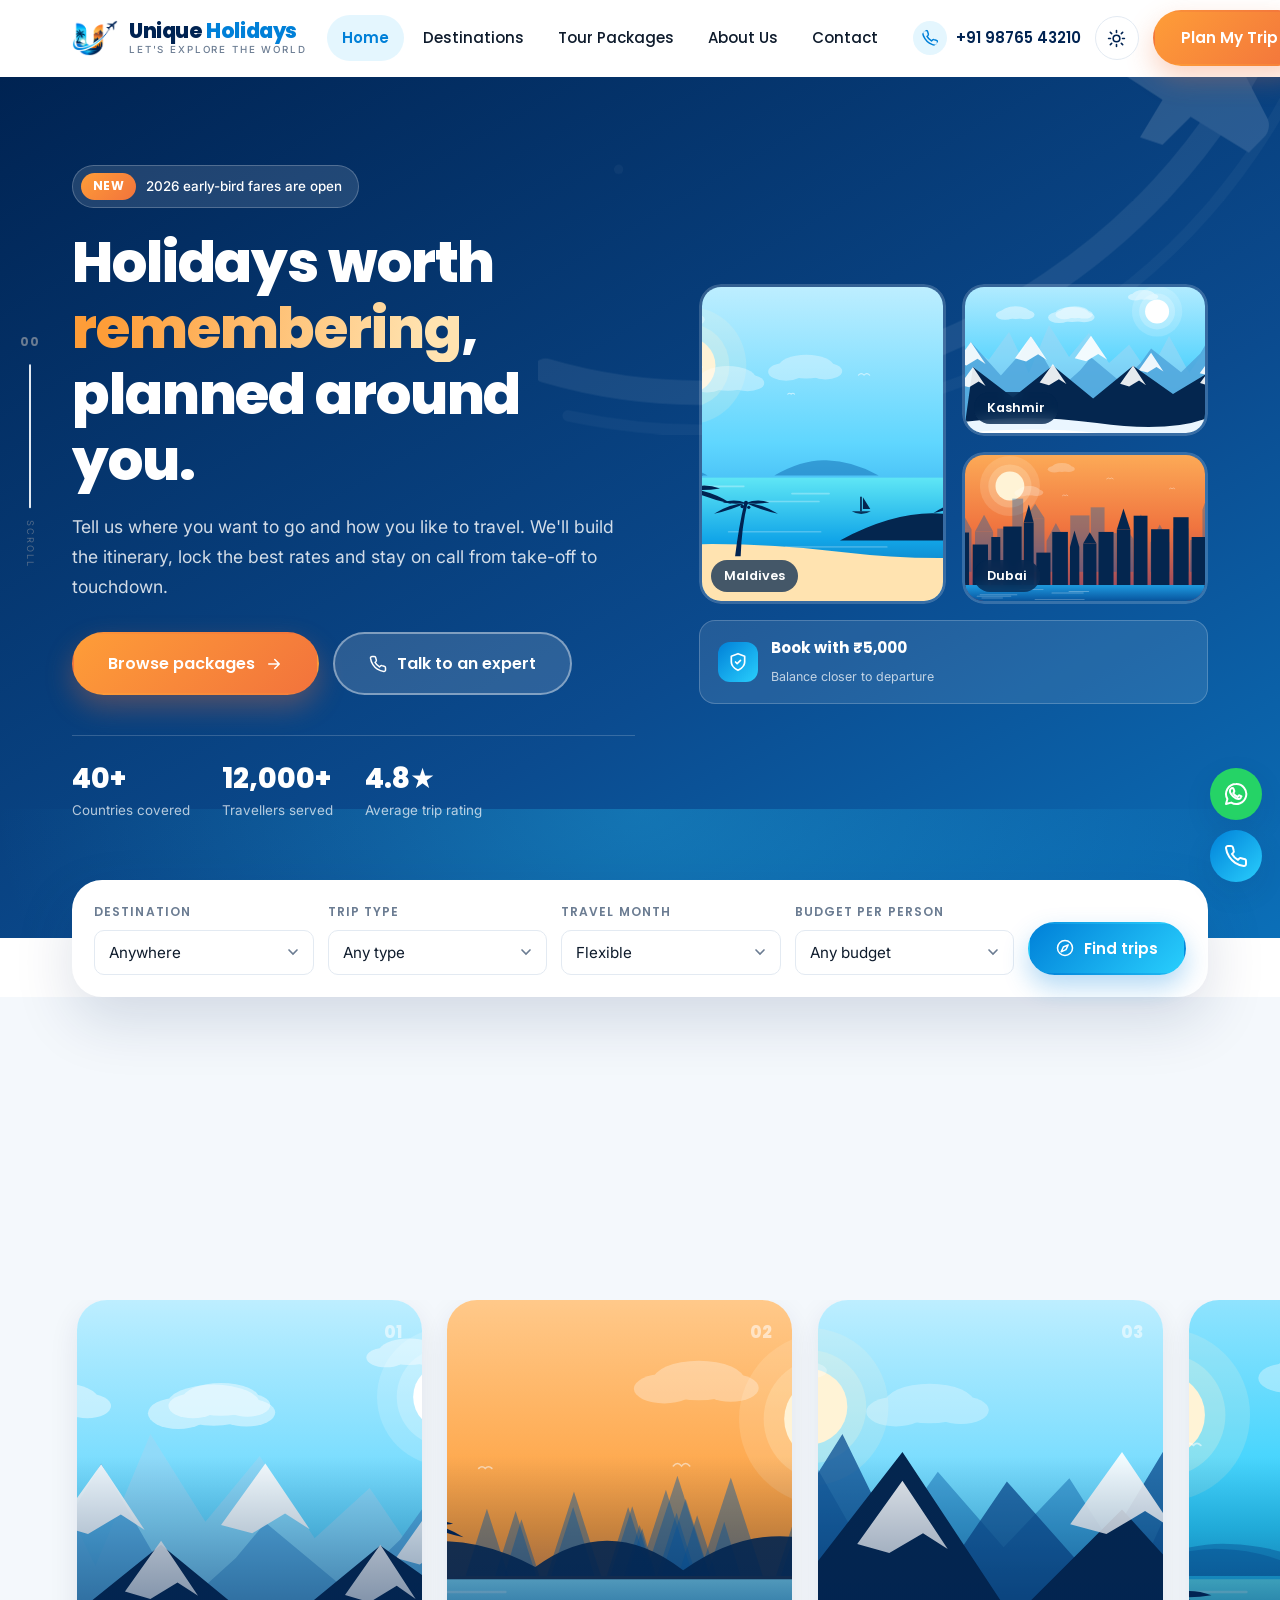
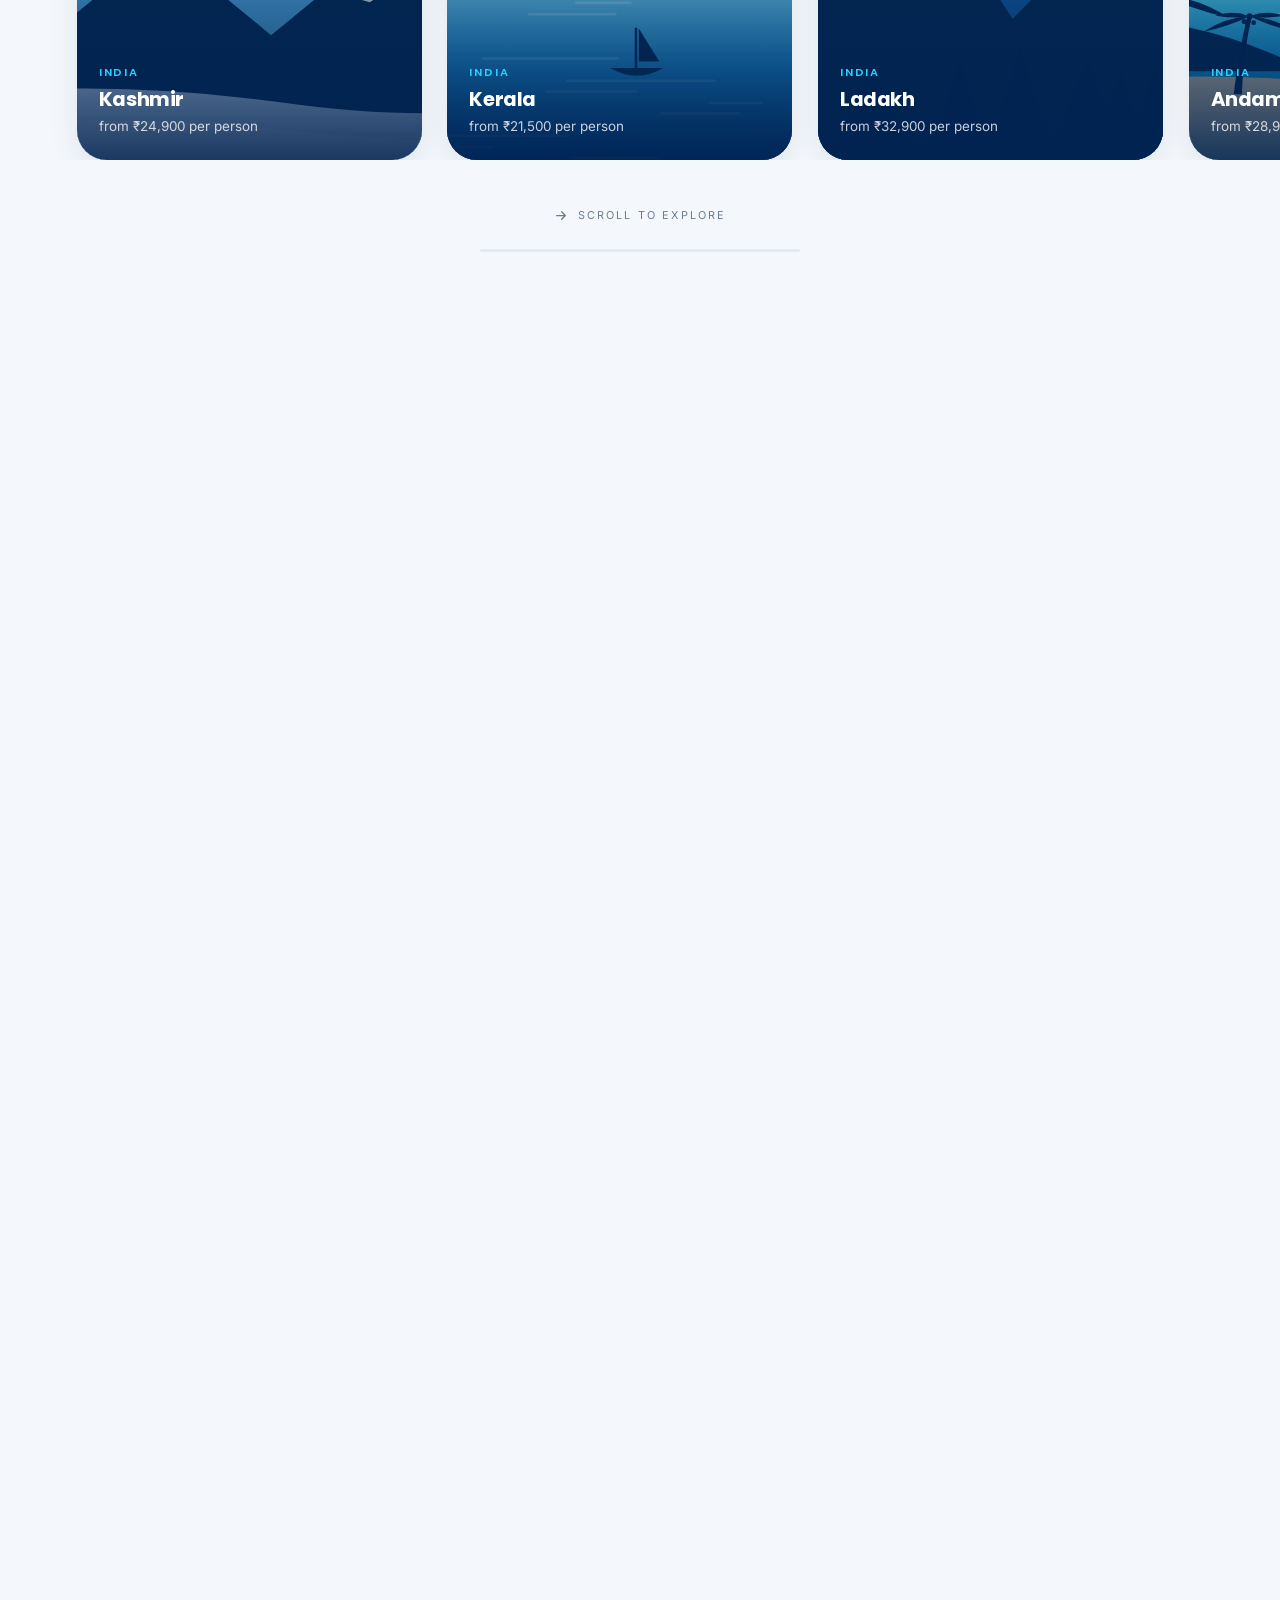
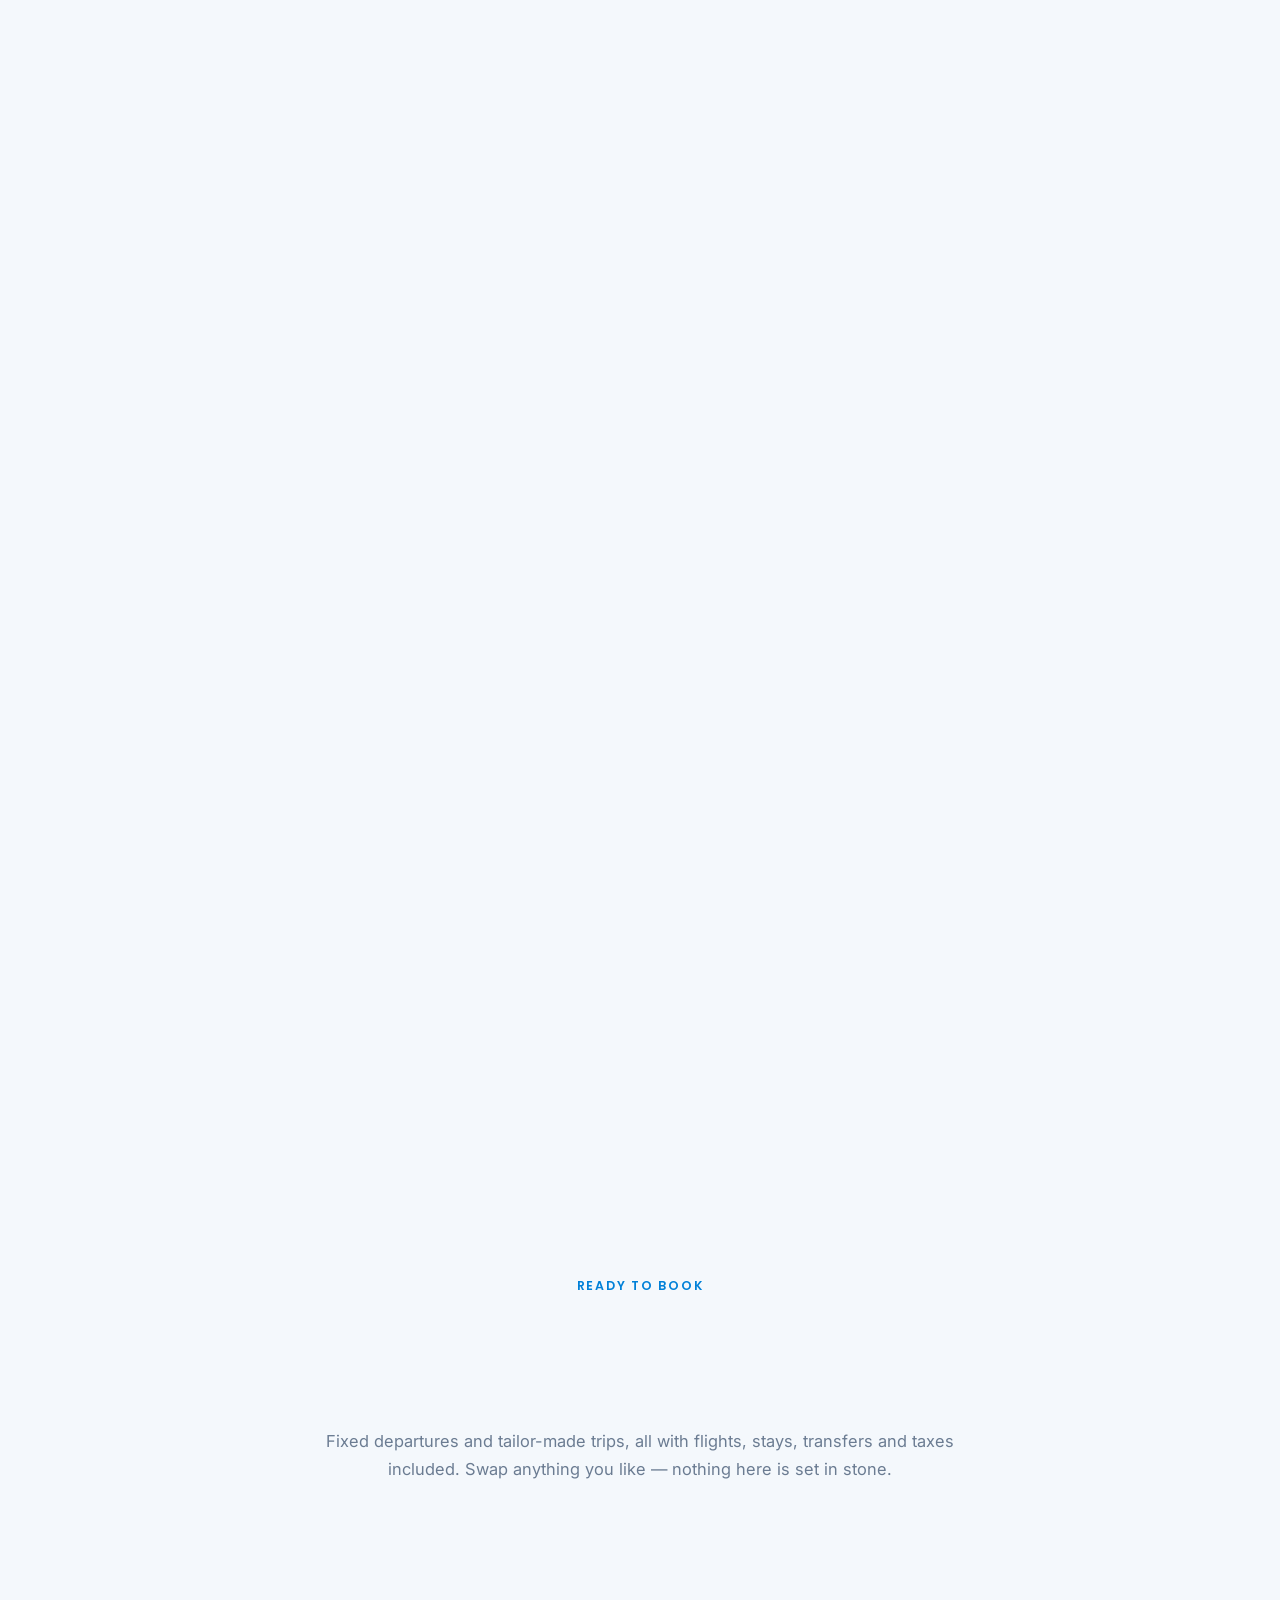
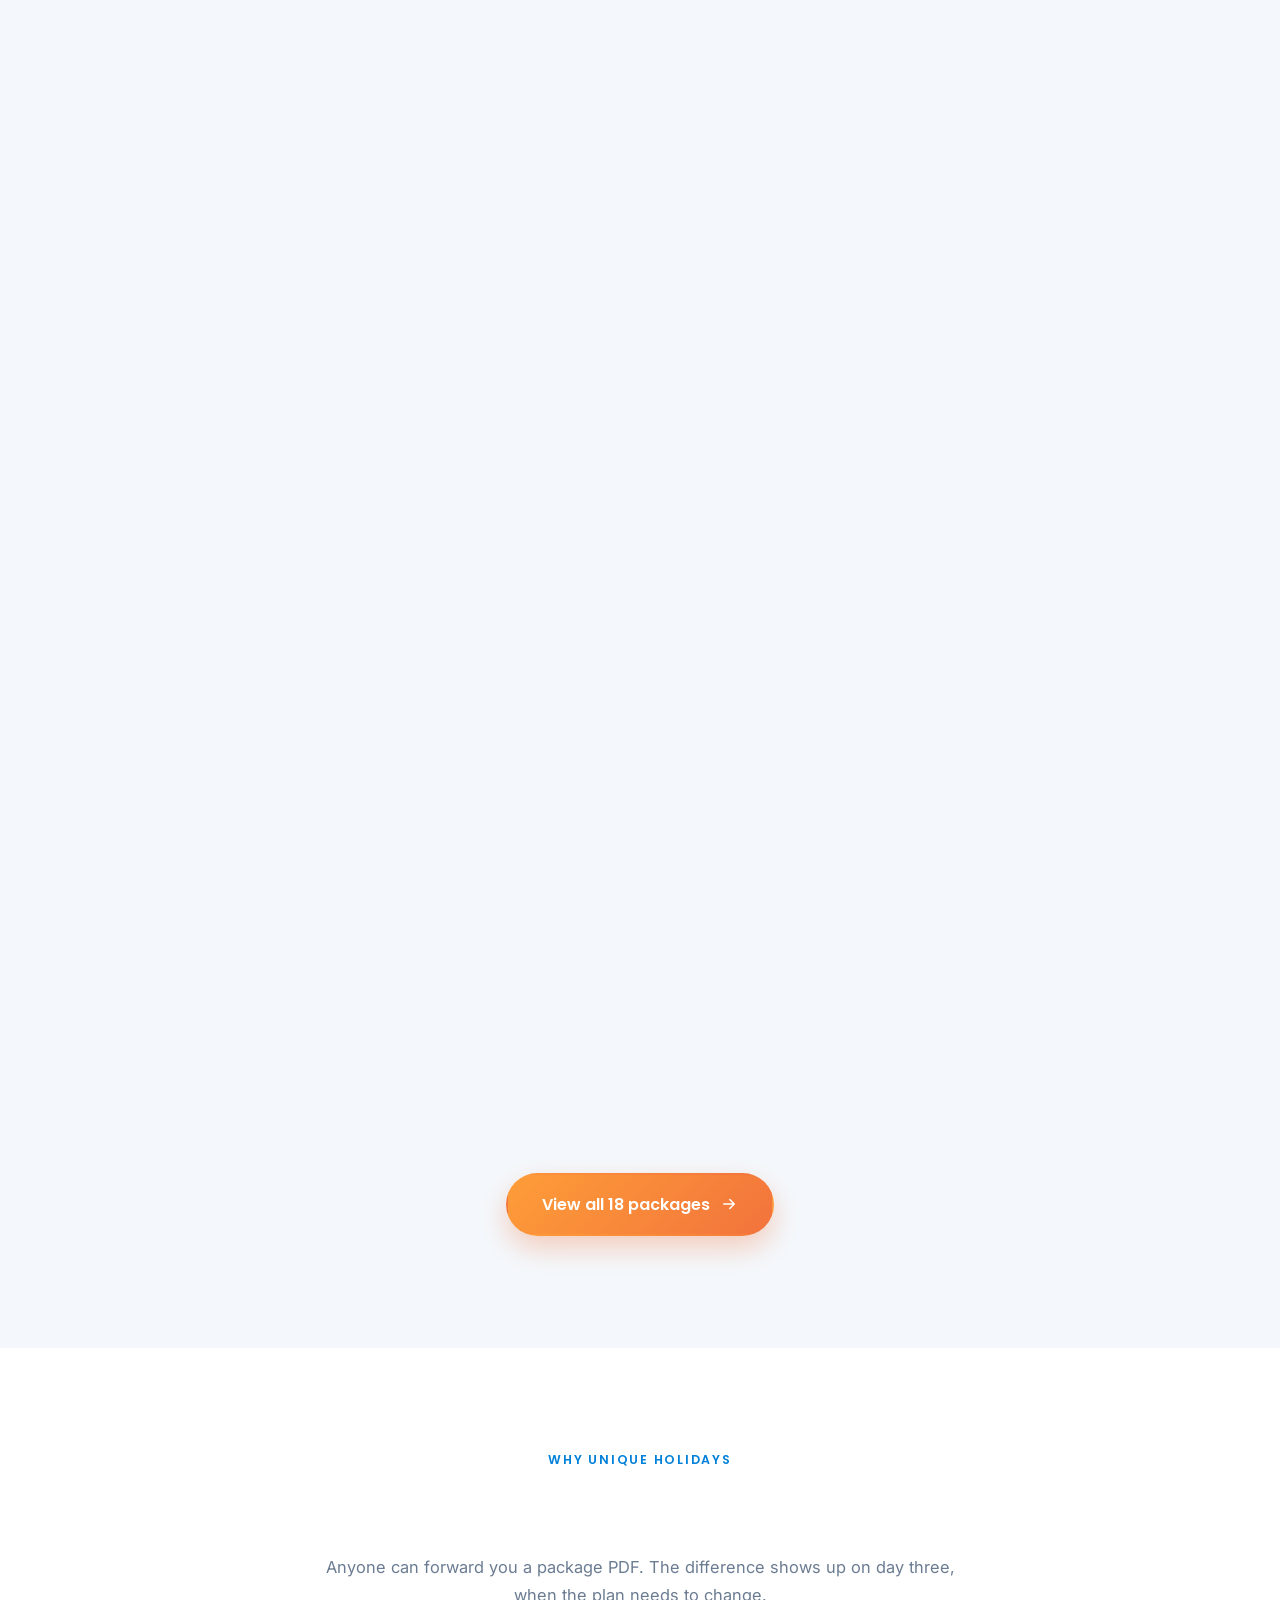
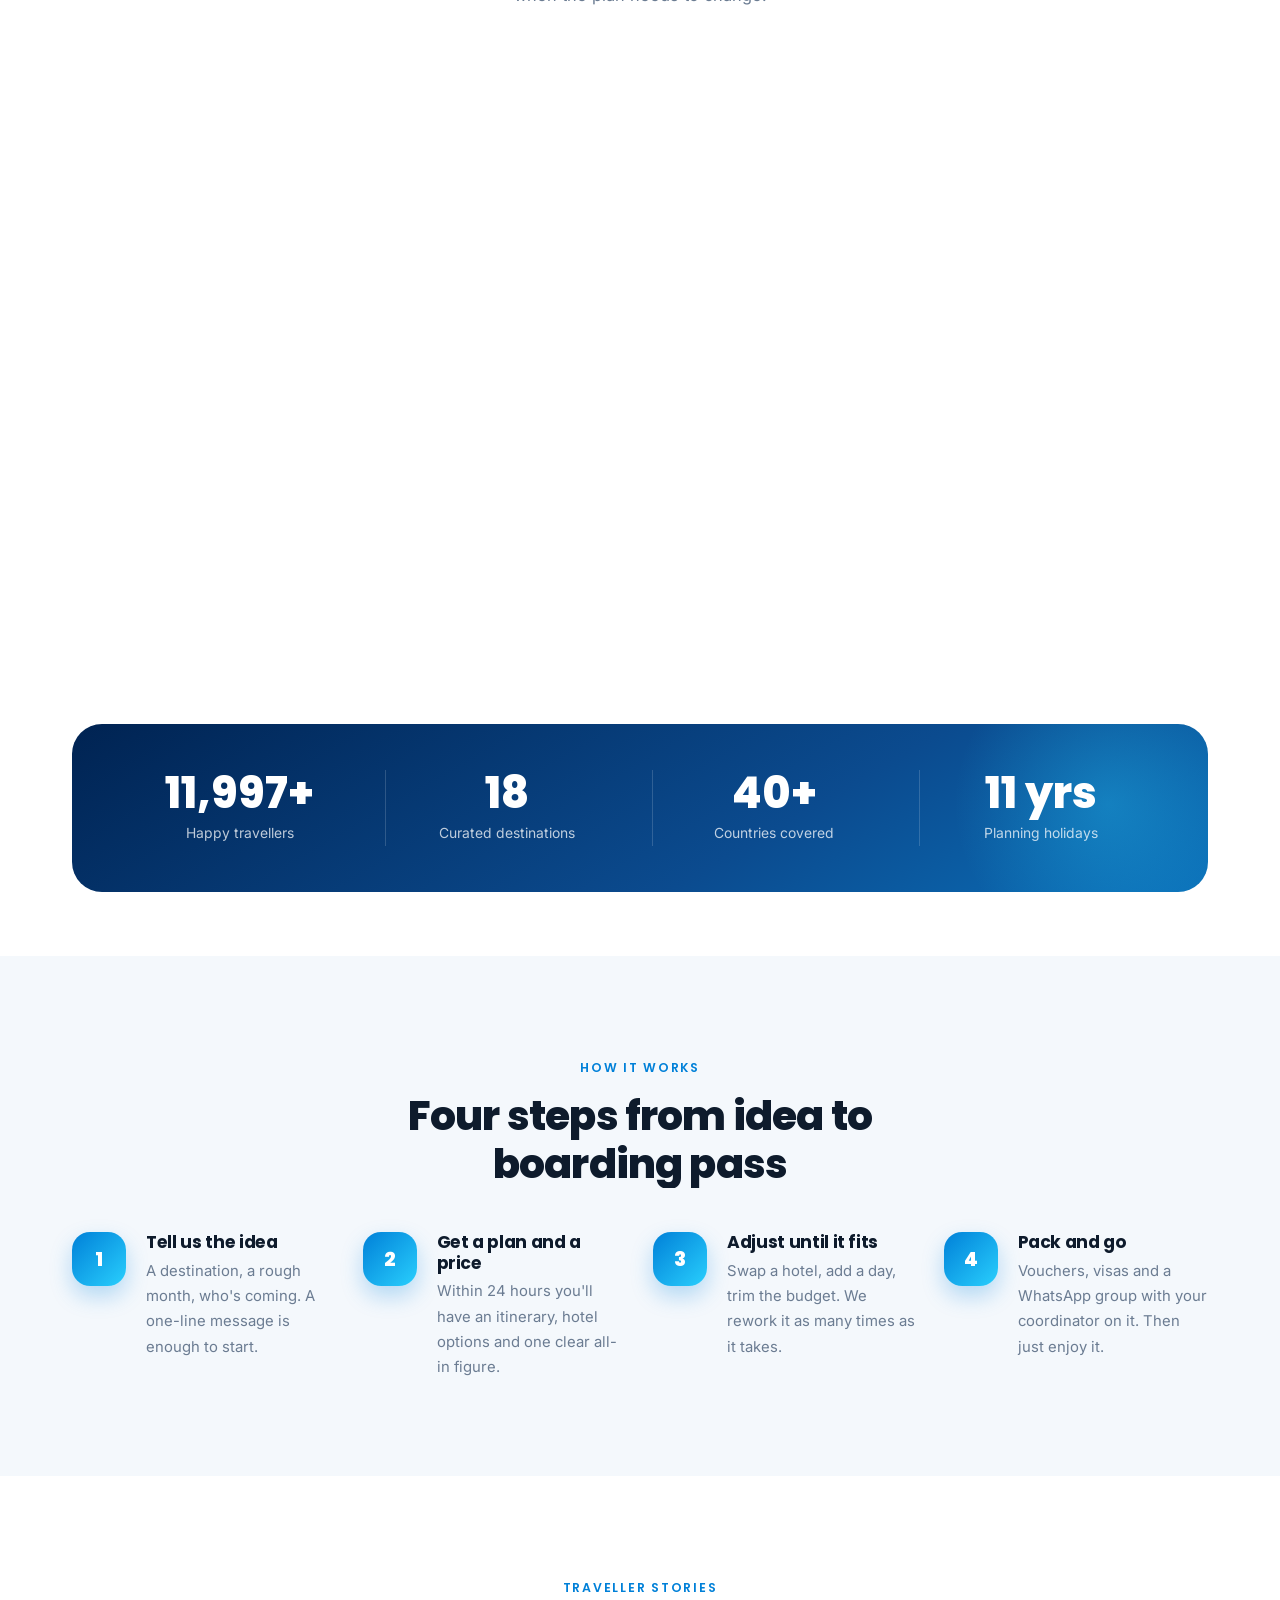
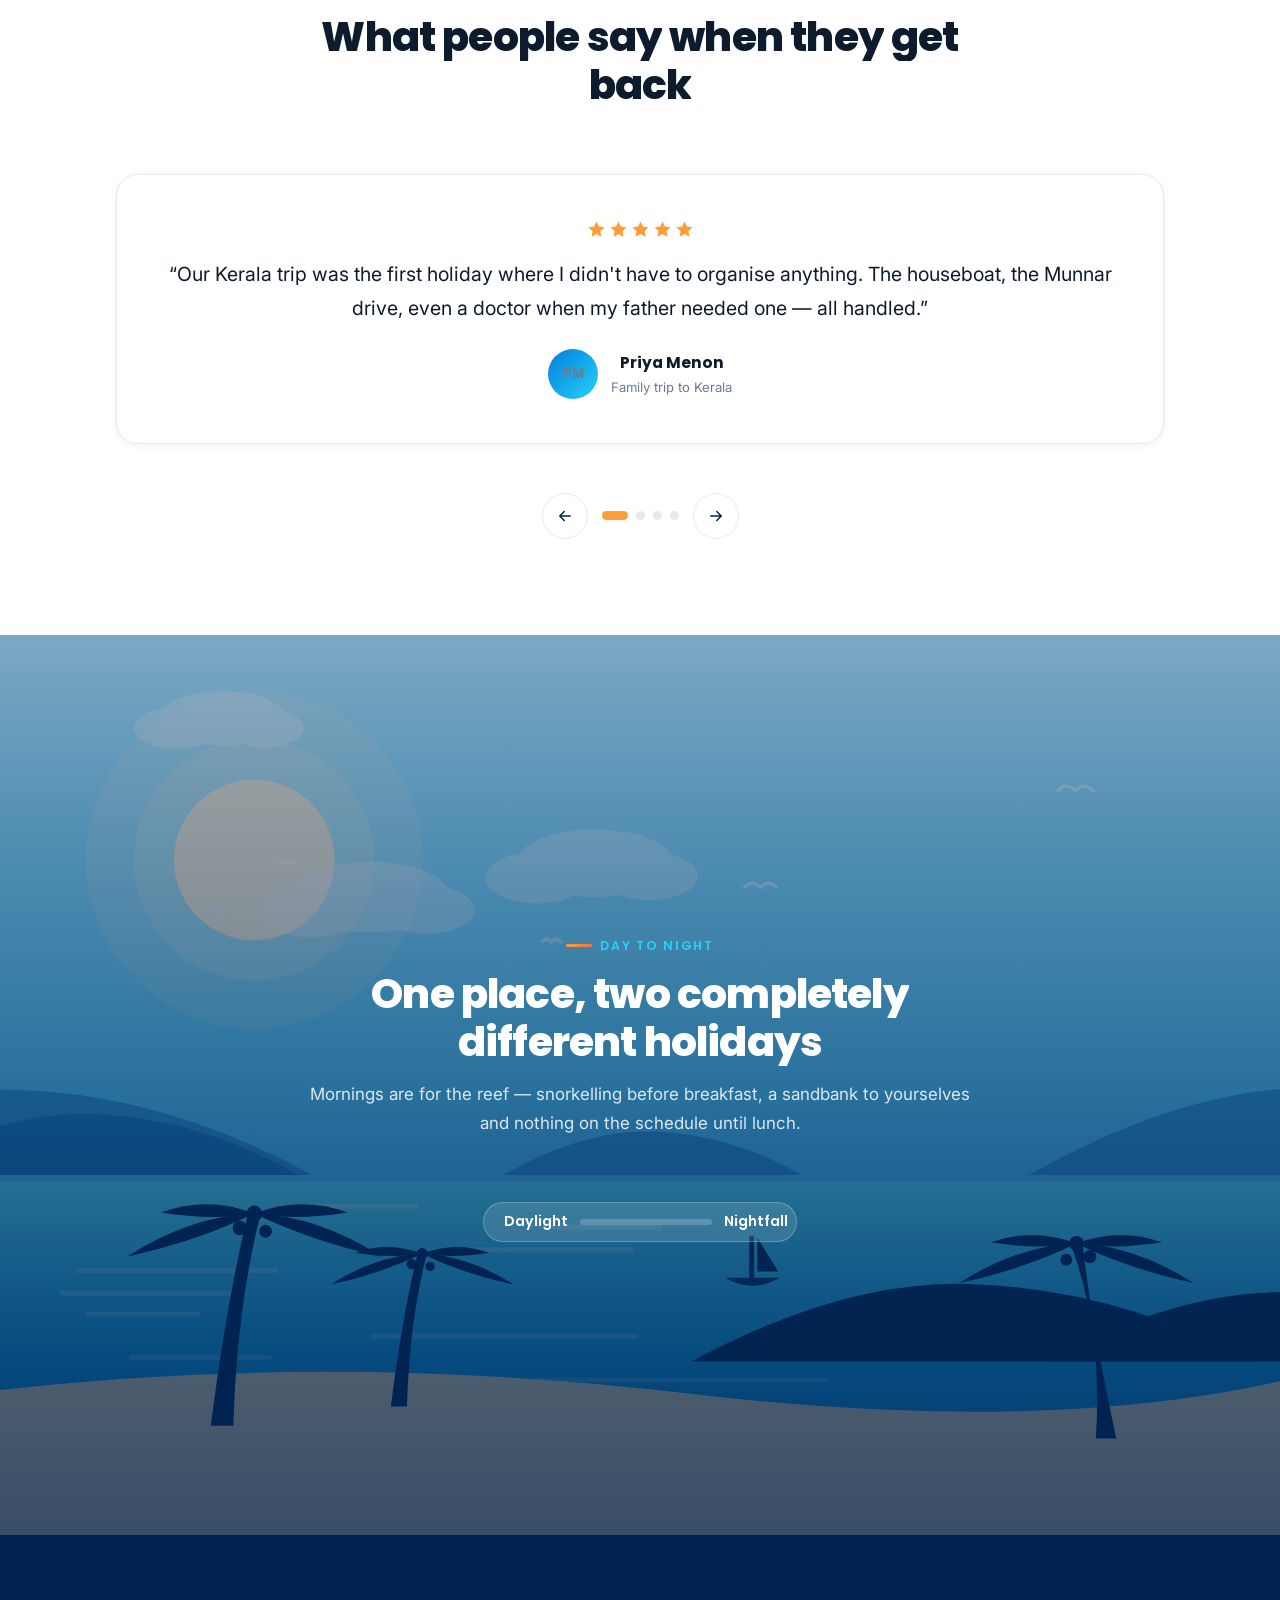
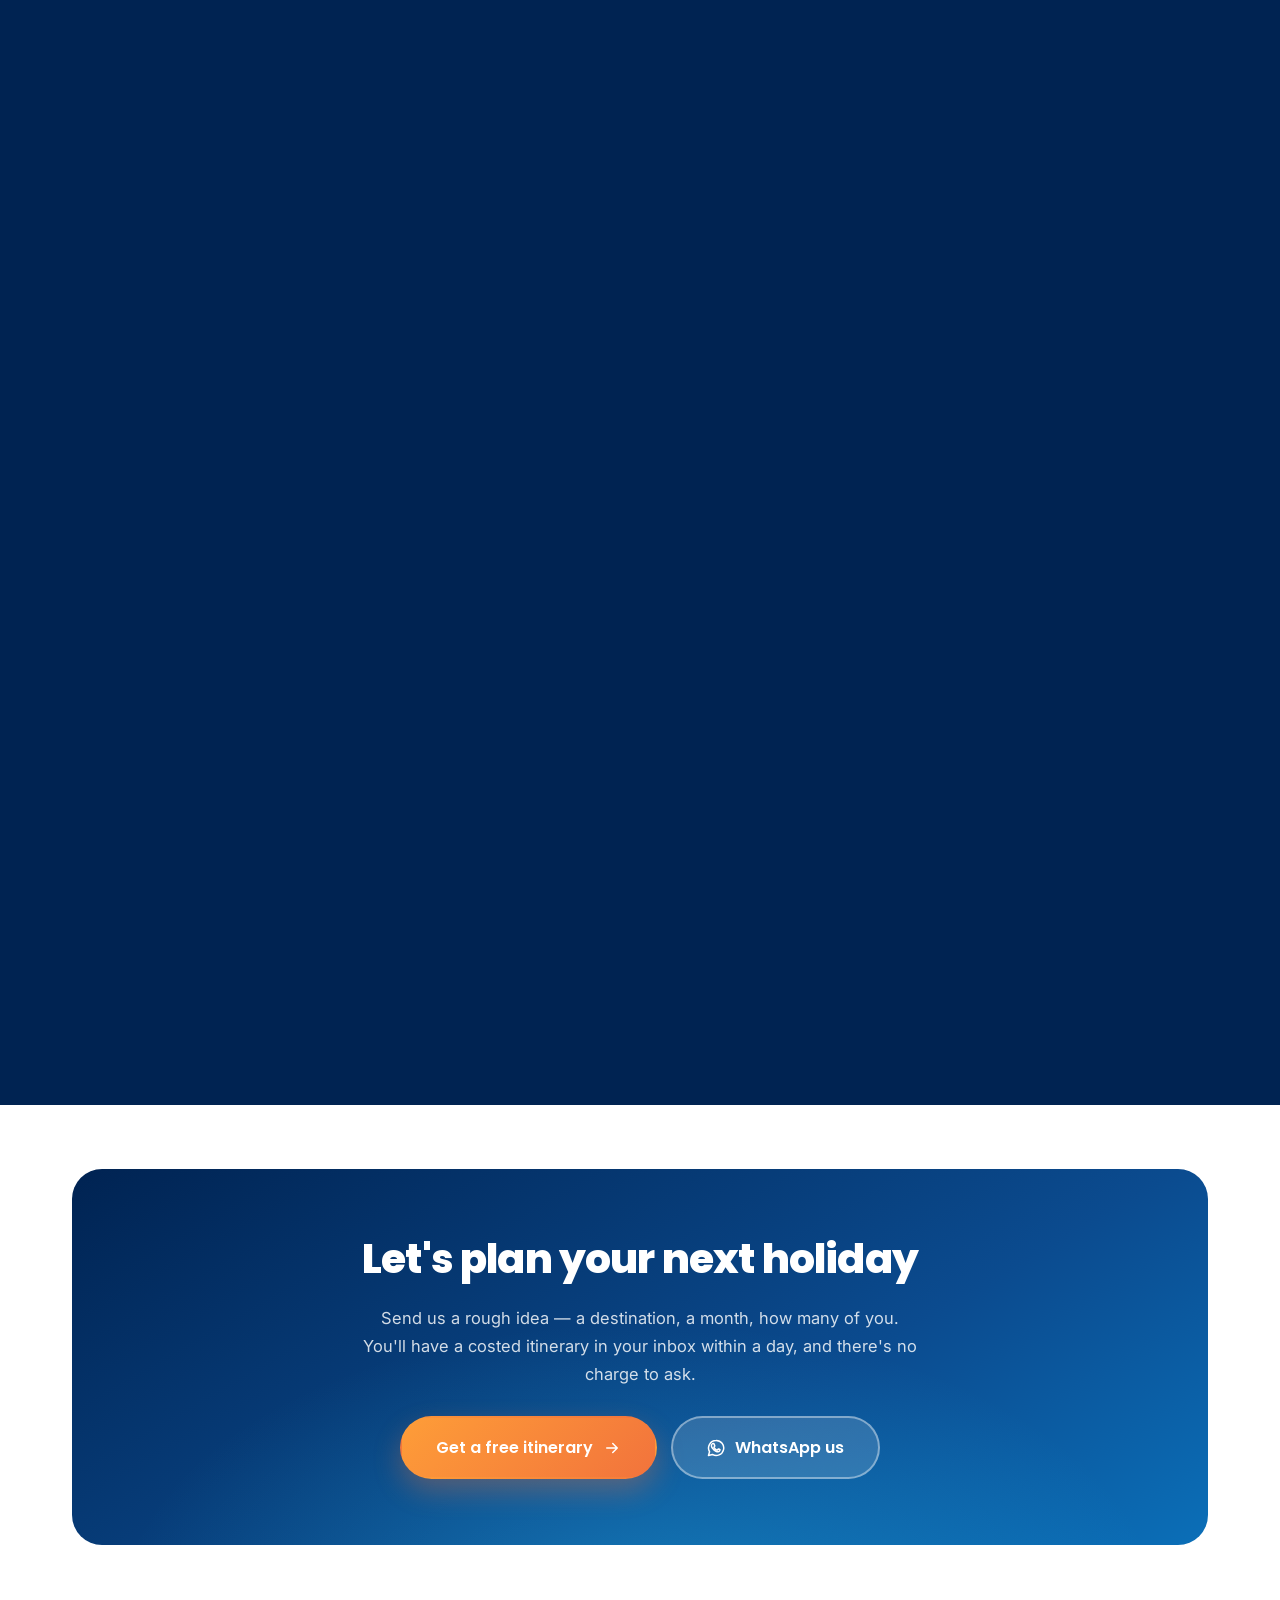
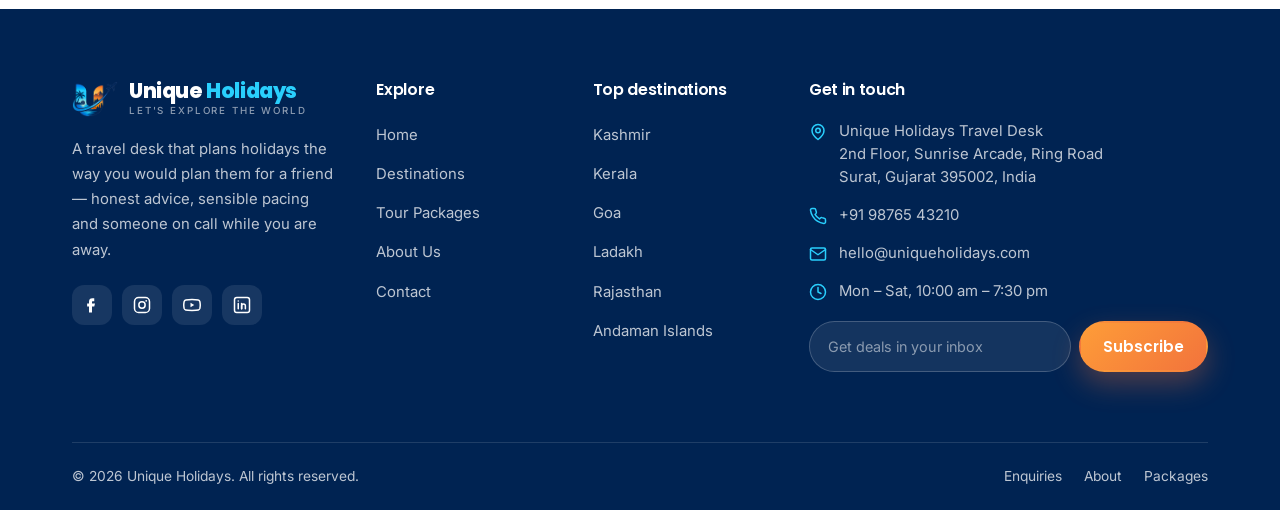
==== commit da743dbb: "Add scroll-driven motion layer, intro curtain and day/night mode Dependency-free (no GSAP/Lenis/Scro" ====
--- a/index.html
+++ b/index.html
@@ -21,6 +21,23 @@
 <link rel="preconnect" href="https://fonts.gstatic.com" crossorigin>
 <link href="https://fonts.googleapis.com/css2?family=Inter:wght@400;500;600&family=Poppins:wght@500;600;700;800&display=swap" rel="stylesheet">
 <link rel="stylesheet" href="assets/css/styles.css">
+<link rel="stylesheet" href="assets/css/motion.css">
+<noscript><style>
+  /* Without JavaScript the intro curtain would never lift and the pinned
+     gallery would never be measured, so fall back to plain, readable HTML. */
+  .uh-loader, .uh-meter { display: none !important; }
+  [data-anim] { opacity: 1 !important; transform: none !important; }
+  .uh-word > i { transform: none !important; }
+  .hscroll { min-height: 0; }
+  .hscroll__pin { position: static; height: auto; padding-bottom: 40px; }
+  .hscroll__viewport { overflow-x: auto; }
+  .hscroll__progress, .hscroll__hint { display: none; }
+  .daynight { height: auto; }
+  .daynight__pin { position: static; height: auto; padding-block: 80px; }
+  .daynight__swap > * { position: static; opacity: 1 !important; }
+  .theme-toggle { display: none; }
+</style></noscript>
+<script src="assets/js/boot.js"></script>
 <script type="application/ld+json">
 {"@context":"https://schema.org","@type":"TravelAgency","name":"Unique Holidays",
 "slogan":"Let's Explore the World","url":"https://www.uniqueholidays.com/",
@@ -32,6 +49,24 @@
 </script></head>
 <body>
 <a class="skip-link" href="#main">Skip to main content</a>
+
+<div class="uh-loader" id="uhLoader" aria-hidden="true">
+  <div class="uh-loader__inner">
+    <img class="uh-loader__mark" src="assets/img/logo-mark.png" alt="" width="96" height="75">
+    <div class="uh-loader__word">Unique <span>Holidays</span></div>
+    <div class="uh-loader__tag">Let's Explore the World</div>
+    <div class="uh-loader__bar"><span id="uhBar"></span></div>
+  </div>
+  <div class="uh-loader__count"><span id="uhCount">00</span><i>%</i></div>
+  <div class="uh-loader__panel uh-loader__panel--l"></div>
+  <div class="uh-loader__panel uh-loader__panel--r"></div>
+</div>
+
+<div class="uh-meter" id="uhMeter" aria-hidden="true">
+  <span class="uh-meter__num" id="uhMeterNum">00</span>
+  <span class="uh-meter__track"><span class="uh-meter__fill" id="uhMeterFill"></span></span>
+  <span class="uh-meter__label">Scroll</span>
+</div>
 <header class="site-header" id="siteHeader">
   <div class="container header-inner">
     <a class="brand" href="index.html" aria-label="Unique Holidays — home">
@@ -46,6 +81,9 @@
     </nav>
     <div class="header-actions">
       <a class="header-phone" href="tel:+919876543210"><svg viewBox="0 0 24 24" fill="none" stroke="currentColor" stroke-width="2" stroke-linecap="round" stroke-linejoin="round" aria-hidden="true"><path d="M22 16.9v3a2 2 0 0 1-2.2 2 19.8 19.8 0 0 1-8.6-3.1 19.5 19.5 0 0 1-6-6A19.8 19.8 0 0 1 2 4.2 2 2 0 0 1 4 2h3a2 2 0 0 1 2 1.7c.1 1 .4 1.9.7 2.8a2 2 0 0 1-.4 2.1L8 9.9a16 16 0 0 0 6 6l1.3-1.3a2 2 0 0 1 2.1-.4c.9.3 1.8.6 2.8.7a2 2 0 0 1 1.8 2z"/></svg><span>+91 98765 43210</span></a>
+      <button class="theme-toggle" type="button" aria-pressed="false" aria-label="Switch to night mode">
+        <svg class="i-sun" viewBox="0 0 24 24" fill="none" stroke="currentColor" stroke-width="2" stroke-linecap="round" stroke-linejoin="round" aria-hidden="true"><circle cx="12" cy="12" r="4.2"/><path d="M12 2v2.4M12 19.6V22M4.2 4.2l1.7 1.7M18.1 18.1l1.7 1.7M2 12h2.4M19.6 12H22M4.2 19.8l1.7-1.7M18.1 5.9l1.7-1.7"/></svg><svg class="i-moon" viewBox="0 0 24 24" fill="none" stroke="currentColor" stroke-width="2" stroke-linecap="round" stroke-linejoin="round" aria-hidden="true"><path d="M21 13.2A8.5 8.5 0 1 1 10.8 3a6.8 6.8 0 0 0 10.2 10.2z"/></svg>
+      </button>
       <a class="btn btn-primary" href="contact.html">Plan My Trip</a>
       <button class="nav-toggle" id="navToggle" type="button"
               aria-expanded="false" aria-controls="primaryNav" aria-label="Toggle navigation">
@@ -59,25 +97,25 @@
 
   <!-- ============================================================ hero -->
   <section class="hero">
-    <img class="hero-swoosh" src="assets/img/swoosh.svg" alt="" aria-hidden="true">
+    <img class="hero-swoosh" src="assets/img/swoosh.svg" alt="" aria-hidden="true" data-parallax="0.35">
     <div class="container hero-inner">
       <div class="hero-copy">
-        <span class="hero-pill"><b>NEW</b> 2026 early-bird fares are open</span>
-        <h1>Holidays worth <em>remembering</em>, planned around you.</h1>
-        <p>Tell us where you want to go and how you like to travel. We'll build the
+        <span class="hero-pill" data-anim="fade-up" data-anim-delay="60"><b>NEW</b> 2026 early-bird fares are open</span>
+        <h1 data-split>Holidays worth <em>remembering</em>, planned around you.</h1>
+        <p data-anim="fade-up" data-anim-delay="620">Tell us where you want to go and how you like to travel. We'll build the
            itinerary, lock the best rates and stay on call from take-off to touchdown.</p>
-        <div class="hero-actions">
+        <div class="hero-actions" data-anim="fade-up" data-anim-delay="740">
           <a class="btn btn-primary btn-lg" href="packages.html">Browse packages <svg viewBox="0 0 24 24" fill="none" stroke="currentColor" stroke-width="2" stroke-linecap="round" stroke-linejoin="round" aria-hidden="true"><path d="M5 12h14M13 6l6 6-6 6"/></svg></a>
           <a class="btn btn-light btn-lg" href="tel:+919876543210"><svg viewBox="0 0 24 24" fill="none" stroke="currentColor" stroke-width="2" stroke-linecap="round" stroke-linejoin="round" aria-hidden="true"><path d="M22 16.9v3a2 2 0 0 1-2.2 2 19.8 19.8 0 0 1-8.6-3.1 19.5 19.5 0 0 1-6-6A19.8 19.8 0 0 1 2 4.2 2 2 0 0 1 4 2h3a2 2 0 0 1 2 1.7c.1 1 .4 1.9.7 2.8a2 2 0 0 1-.4 2.1L8 9.9a16 16 0 0 0 6 6l1.3-1.3a2 2 0 0 1 2.1-.4c.9.3 1.8.6 2.8.7a2 2 0 0 1 1.8 2z"/></svg> Talk to an expert</a>
         </div>
-        <div class="hero-stats">
+        <div class="hero-stats" data-anim="fade-up" data-anim-delay="860">
           <div><strong>40+</strong><span>Countries covered</span></div>
           <div><strong>12,000+</strong><span>Travellers served</span></div>
           <div><strong>4.8★</strong><span>Average trip rating</span></div>
         </div>
       </div>
 
-      <div class="hero-art">
+      <div class="hero-art" data-anim="scale-in" data-anim-delay="500">
         <div class="collage">
           <figure class="tall">
             <img src="assets/img/destinations/maldives.svg" alt="Illustration of the Maldives" width="800" height="560">
@@ -102,7 +140,7 @@
 
   <!-- ==================================================== search widget -->
   <div class="container search-wrap">
-    <form class="search-card" id="tripSearch" novalidate>
+    <form class="search-card" id="tripSearch" novalidate data-anim="fade-up" data-anim-delay="980">
       <div class="field">
         <label for="sDest">Destination</label>
         <select id="sDest" name="destination">
@@ -150,83 +188,104 @@
     </form>
   </div>
 
-  <!-- ==================================================== destinations -->
-  <section class="section">
-    <div class="container">
-      <div class="section-head section-head--center">
-        <span class="eyebrow">Where to next</span>
-        <h2>Destinations our travellers love</h2>
-        <p>Eighteen destinations we know street by street — because we've sent people there
-           every season and fixed whatever went wrong.</p>
-      </div>
-      <div class="grid grid-4"><a class="dest-card reveal" href="packages.html?destination=kashmir" id="kashmir">
-  <img src="assets/img/destinations/kashmir.svg" alt="Illustration of Kashmir" loading="lazy" width="800" height="560">
-  <span class="dest-tag">Best in spring</span>
-  <div class="dest-body">
-    <h3>Kashmir</h3>
-    <p>Shikara rides on Dal Lake, tulip gardens and Gulmarg's snow slopes.</p>
-    <div class="dest-price">from <b>₹24,900</b></div>
-  </div>
-</a><a class="dest-card reveal" href="packages.html?destination=kerala" id="kerala">
-  <img src="assets/img/destinations/kerala.svg" alt="Illustration of Kerala" loading="lazy" width="800" height="560">
-  <span class="dest-tag">Family favourite</span>
-  <div class="dest-body">
-    <h3>Kerala</h3>
-    <p>Houseboat backwaters, Munnar tea estates and Ayurvedic retreats.</p>
-    <div class="dest-price">from <b>₹21,500</b></div>
-  </div>
-</a><a class="dest-card reveal" href="packages.html?destination=ladakh" id="ladakh">
-  <img src="assets/img/destinations/ladakh.svg" alt="Illustration of Ladakh" loading="lazy" width="800" height="560">
-  <span class="dest-tag">Adventure</span>
-  <div class="dest-body">
-    <h3>Ladakh</h3>
-    <p>Pangong Lake, Nubra dunes and the highest motorable passes on earth.</p>
-    <div class="dest-price">from <b>₹32,900</b></div>
-  </div>
-</a><a class="dest-card reveal" href="packages.html?destination=dubai" id="dubai">
-  <img src="assets/img/destinations/dubai.svg" alt="Illustration of Dubai" loading="lazy" width="800" height="560">
-  <span class="dest-tag">Visa help</span>
-  <div class="dest-body">
-    <h3>Dubai</h3>
-    <p>Desert safaris, Burj Khalifa and the world's biggest shopping festival.</p>
-    <div class="dest-price">from <b>₹54,900</b></div>
-  </div>
-</a><a class="dest-card reveal" href="packages.html?destination=maldives" id="maldives">
-  <img src="assets/img/destinations/maldives.svg" alt="Illustration of Maldives" loading="lazy" width="800" height="560">
-  <span class="dest-tag">Honeymoon</span>
-  <div class="dest-body">
-    <h3>Maldives</h3>
-    <p>Overwater villas, house reefs and the quietest sunsets you'll ever see.</p>
-    <div class="dest-price">from <b>₹78,900</b></div>
-  </div>
-</a><a class="dest-card reveal" href="packages.html?destination=bali" id="bali">
-  <img src="assets/img/destinations/bali.svg" alt="Illustration of Bali" loading="lazy" width="800" height="560">
-  <span class="dest-tag">Honeymoon</span>
-  <div class="dest-body">
-    <h3>Bali</h3>
-    <p>Rice terraces, temple mornings and Seminyak's beach clubs.</p>
-    <div class="dest-price">from <b>₹62,900</b></div>
-  </div>
-</a><a class="dest-card reveal" href="packages.html?destination=thailand" id="thailand">
-  <img src="assets/img/destinations/thailand.svg" alt="Illustration of Thailand" loading="lazy" width="800" height="560">
-  <span class="dest-tag">Best seller</span>
-  <div class="dest-body">
-    <h3>Thailand</h3>
-    <p>Bangkok's markets, Phuket's beaches and Krabi's limestone bays.</p>
-    <div class="dest-price">from <b>₹48,900</b></div>
-  </div>
-</a><a class="dest-card reveal" href="packages.html?destination=switzerland" id="switzerland">
-  <img src="assets/img/destinations/switzerland.svg" alt="Illustration of Switzerland" loading="lazy" width="800" height="560">
-  <span class="dest-tag">Premium</span>
-  <div class="dest-body">
-    <h3>Switzerland</h3>
-    <p>Jungfrau, Interlaken and slow trains through the Bernese Oberland.</p>
-    <div class="dest-price">from <b>₹1,45,900</b></div>
-  </div>
-</a></div>
-      <p style="text-align:center;margin-top:38px">
-        <a class="btn btn-outline btn-lg" href="destinations.html">See all destinations <svg viewBox="0 0 24 24" fill="none" stroke="currentColor" stroke-width="2" stroke-linecap="round" stroke-linejoin="round" aria-hidden="true"><path d="M5 12h14M13 6l6 6-6 6"/></svg></a>
-      </p>
+  <!-- ============================== pinned horizontal destinations gallery -->
+  <section class="hscroll" data-hscroll aria-labelledby="hscrollTitle">
+    <div class="hscroll__pin">
+      <div class="hscroll__head">
+        <div class="container">
+          <span class="eyebrow" data-anim="fade-up">Where to next</span>
+          <h2 id="hscrollTitle" data-split>Destinations our travellers love</h2>
+          <p data-anim="fade-up" data-anim-delay="180">Keep scrolling — eighteen places we know street by street,
+             because we send people there every season and fix whatever goes wrong.</p>
+        </div>
+      </div>
+
+      <div class="hscroll__viewport">
+        <div class="hscroll__track"><a class="hscroll__item" href="packages.html?destination=kashmir">
+      <img src="assets/img/destinations/kashmir.svg" alt="Illustration of Kashmir" loading="lazy" width="800" height="560">
+      <span class="hscroll__num">01</span>
+      <span class="hscroll__cap">
+        <span>India</span>
+        <h3>Kashmir</h3>
+        <p>from ₹24,900 per person</p>
+      </span>
+    </a><a class="hscroll__item" href="packages.html?destination=kerala">
+      <img src="assets/img/destinations/kerala.svg" alt="Illustration of Kerala" loading="lazy" width="800" height="560">
+      <span class="hscroll__num">02</span>
+      <span class="hscroll__cap">
+        <span>India</span>
+        <h3>Kerala</h3>
+        <p>from ₹21,500 per person</p>
+      </span>
+    </a><a class="hscroll__item" href="packages.html?destination=ladakh">
+      <img src="assets/img/destinations/ladakh.svg" alt="Illustration of Ladakh" loading="lazy" width="800" height="560">
+      <span class="hscroll__num">03</span>
+      <span class="hscroll__cap">
+        <span>India</span>
+        <h3>Ladakh</h3>
+        <p>from ₹32,900 per person</p>
+      </span>
+    </a><a class="hscroll__item" href="packages.html?destination=andaman">
+      <img src="assets/img/destinations/andaman.svg" alt="Illustration of Andaman Islands" loading="lazy" width="800" height="560">
+      <span class="hscroll__num">04</span>
+      <span class="hscroll__cap">
+        <span>India</span>
+        <h3>Andaman Islands</h3>
+        <p>from ₹28,900 per person</p>
+      </span>
+    </a><a class="hscroll__item" href="packages.html?destination=dubai">
+      <img src="assets/img/destinations/dubai.svg" alt="Illustration of Dubai" loading="lazy" width="800" height="560">
+      <span class="hscroll__num">05</span>
+      <span class="hscroll__cap">
+        <span>International</span>
+        <h3>Dubai</h3>
+        <p>from ₹54,900 per person</p>
+      </span>
+    </a><a class="hscroll__item" href="packages.html?destination=maldives">
+      <img src="assets/img/destinations/maldives.svg" alt="Illustration of Maldives" loading="lazy" width="800" height="560">
+      <span class="hscroll__num">06</span>
+      <span class="hscroll__cap">
+        <span>International</span>
+        <h3>Maldives</h3>
+        <p>from ₹78,900 per person</p>
+      </span>
+    </a><a class="hscroll__item" href="packages.html?destination=bali">
+      <img src="assets/img/destinations/bali.svg" alt="Illustration of Bali" loading="lazy" width="800" height="560">
+      <span class="hscroll__num">07</span>
+      <span class="hscroll__cap">
+        <span>International</span>
+        <h3>Bali</h3>
+        <p>from ₹62,900 per person</p>
+      </span>
+    </a><a class="hscroll__item" href="packages.html?destination=thailand">
+      <img src="assets/img/destinations/thailand.svg" alt="Illustration of Thailand" loading="lazy" width="800" height="560">
+      <span class="hscroll__num">08</span>
+      <span class="hscroll__cap">
+        <span>International</span>
+        <h3>Thailand</h3>
+        <p>from ₹48,900 per person</p>
+      </span>
+    </a><a class="hscroll__item" href="packages.html?destination=switzerland">
+      <img src="assets/img/destinations/switzerland.svg" alt="Illustration of Switzerland" loading="lazy" width="800" height="560">
+      <span class="hscroll__num">09</span>
+      <span class="hscroll__cap">
+        <span>International</span>
+        <h3>Switzerland</h3>
+        <p>from ₹1,45,900 per person</p>
+      </span>
+    </a><a class="hscroll__item" href="packages.html?destination=turkey">
+      <img src="assets/img/destinations/turkey.svg" alt="Illustration of Turkey" loading="lazy" width="800" height="560">
+      <span class="hscroll__num">10</span>
+      <span class="hscroll__cap">
+        <span>International</span>
+        <h3>Turkey</h3>
+        <p>from ₹69,900 per person</p>
+      </span>
+    </a></div>
+      </div>
+
+      <div class="hscroll__hint"><svg viewBox="0 0 24 24" fill="none" stroke="currentColor" stroke-width="2" stroke-linecap="round" stroke-linejoin="round" aria-hidden="true"><path d="M5 12h14M13 6l6 6-6 6"/></svg> Scroll to explore</div>
+      <div class="hscroll__progress"><span></span></div>
     </div>
   </section>
 
@@ -235,11 +294,11 @@
     <div class="container">
       <div class="section-head section-head--center">
         <span class="eyebrow">Ready to book</span>
-        <h2>This season's best-selling packages</h2>
+        <h2 data-split>This season's best-selling packages</h2>
         <p>Fixed departures and tailor-made trips, all with flights, stays, transfers and
            taxes included. Swap anything you like — nothing here is set in stone.</p>
       </div>
-      <div class="grid grid-3"><article class="pkg-card reveal" data-category="family" data-destination="kashmir" data-price="24900" data-title="kashmir tulip trail srinagar · gulmarg · pahalgam">
+      <div class="grid grid-3" data-stagger="110"><article class="pkg-card reveal" data-category="family" data-destination="kashmir" data-price="24900" data-title="kashmir tulip trail srinagar · gulmarg · pahalgam">
   <div class="pkg-media">
     <img src="assets/img/destinations/kashmir.svg" alt="Illustration of Srinagar · Gulmarg · Pahalgam" loading="lazy" width="800" height="560">
     <span class="pkg-badge">6D / 5N</span>
@@ -365,11 +424,11 @@
     <div class="container">
       <div class="section-head section-head--center">
         <span class="eyebrow">Why Unique Holidays</span>
-        <h2>The part most agencies skip</h2>
+        <h2 data-split>The part most agencies skip</h2>
         <p>Anyone can forward you a package PDF. The difference shows up on day three,
            when the plan needs to change.</p>
       </div>
-      <div class="grid grid-3"><div class="feature reveal">
+      <div class="grid grid-3" data-stagger="90"><div class="feature reveal">
       <div class="icon"><svg viewBox="0 0 24 24" fill="none" stroke="currentColor" stroke-width="2" stroke-linecap="round" stroke-linejoin="round" aria-hidden="true"><circle cx="12" cy="12" r="10"/><path d="m16.2 7.8-2.9 6.4-6.4 2.9 2.9-6.4z"/></svg></div><h3>Itineraries built around you</h3><p>No copy-pasted plans. We ask how you like to travel, then pace the days to match.</p></div><div class="feature reveal">
       <div class="icon"><svg viewBox="0 0 24 24" fill="none" stroke="currentColor" stroke-width="2" stroke-linecap="round" stroke-linejoin="round" aria-hidden="true"><path d="M20 12V8H6a2 2 0 0 1 0-4h12v4"/><path d="M4 6v12a2 2 0 0 0 2 2h14v-4"/><path d="M18 12a2 2 0 0 0 0 4h4v-4z"/></svg></div><h3>Clear, all-in pricing</h3><p>Flights, stays, transfers and taxes shown up front — the quote you see is the quote you pay.</p></div><div class="feature reveal">
       <div class="icon"><svg viewBox="0 0 24 24" fill="none" stroke="currentColor" stroke-width="2" stroke-linecap="round" stroke-linejoin="round" aria-hidden="true"><path d="M12 22s8-4 8-10V5l-8-3-8 3v7c0 6 8 10 8 10z"/><path d="m9 12 2 2 4-4"/></svg></div><h3>Trusted stays only</h3><p>Every hotel and houseboat on our list has been visited or vetted before we put you in it.</p></div><div class="feature reveal">
@@ -382,7 +441,7 @@
   <!-- ========================================================== stats -->
   <section class="section section--tight">
     <div class="container">
-      <div class="stats-band reveal">
+      <div class="stats-band reveal" data-anim="clip-up">
         <div class="stats-grid">
           <div><strong data-count="12000" data-suffix="+">0</strong><span>Happy travellers</span></div>
           <div><strong data-count="18" data-suffix="">0</strong><span>Curated destinations</span></div>
@@ -398,9 +457,9 @@
     <div class="container">
       <div class="section-head section-head--center">
         <span class="eyebrow">How it works</span>
-        <h2>Four steps from idea to boarding pass</h2>
-      </div>
-      <div class="grid grid-4"><div class="step reveal"><span class="num">1</span>
+        <h2 data-split>Four steps from idea to boarding pass</h2>
+      </div>
+      <div class="grid grid-4" data-stagger="120"><div class="step reveal"><span class="num">1</span>
       <h3>Tell us the idea</h3><p>A destination, a rough month, who's coming. A one-line message is enough to start.</p></div><div class="step reveal"><span class="num">2</span>
       <h3>Get a plan and a price</h3><p>Within 24 hours you'll have an itinerary, hotel options and one clear all-in figure.</p></div><div class="step reveal"><span class="num">3</span>
       <h3>Adjust until it fits</h3><p>Swap a hotel, add a day, trim the budget. We rework it as many times as it takes.</p></div><div class="step reveal"><span class="num">4</span>
@@ -413,7 +472,7 @@
     <div class="container">
       <div class="section-head section-head--center">
         <span class="eyebrow">Traveller stories</span>
-        <h2>What people say when they get back</h2>
+        <h2 data-split>What people say when they get back</h2>
       </div>
       <div class="slider" id="reviewSlider">
         <div class="slider-viewport">
@@ -448,10 +507,38 @@
     </div>
   </section>
 
+  <!-- ============================================ day / night set-piece -->
+  <section class="daynight" data-progress aria-labelledby="dayNightTitle">
+    <div class="daynight__pin">
+      <div class="daynight__scene">
+        <img src="assets/img/destinations/maldives.svg" alt="" aria-hidden="true">
+      </div>
+      <div class="daynight__scene daynight__scene--night">
+        <img src="assets/img/destinations/maldives.svg" alt="" aria-hidden="true">
+      </div>
+
+      <div class="daynight__copy">
+        <span class="eyebrow" style="color:var(--sky)">Day to night</span>
+        <h2 id="dayNightTitle" data-split>One place, two completely different holidays</h2>
+        <div class="daynight__swap">
+          <p class="daynight__day">Mornings are for the reef — snorkelling before breakfast,
+             a sandbank to yourselves and nothing on the schedule until lunch.</p>
+          <p class="daynight__night">After sunset the same lagoon turns into bioluminescent water,
+             a dinner laid out on the sand and a sky with no light pollution in it.</p>
+        </div>
+        <span class="daynight__dial">
+          Daylight
+          <span class="daynight__track"><span></span></span>
+          Nightfall
+        </span>
+      </div>
+    </div>
+  </section>
+
   <!-- ============================================================= cta -->
   <section class="section section--tight">
     <div class="container">
-      <div class="cta-band reveal">
+      <div class="cta-band reveal" data-anim="scale-in">
         <h2>Let's plan your next holiday</h2>
         <p>Send us a rough idea — a destination, a month, how many of you. You'll have a
            costed itinerary in your inbox within a day, and there's no charge to ask.</p>
@@ -526,5 +613,6 @@
 </div>
 
 <script src="assets/js/main.js" defer></script>
+<script src="assets/js/motion.js" defer></script>
 </body>
 </html>
--- a/assets/css/styles.css
+++ b/assets/css/styles.css
@@ -147,7 +147,7 @@
 .btn-brand { background: var(--grad-brand); color: #fff; box-shadow: 0 12px 26px rgba(11, 132, 222, .3); }
 .btn-brand:hover { color: #fff; }
 
-.btn-outline { border-color: var(--line); color: var(--ink); background: #fff; }
+.btn-outline { border-color: var(--line); color: var(--ink); background: var(--surface); }
 .btn-outline:hover { border-color: var(--blue); color: var(--blue); }
 
 .btn-light { background: rgba(255, 255, 255, .14); color: #fff; border-color: rgba(255, 255, 255, .4); }
@@ -159,7 +159,7 @@
 /* ---------------------------------------------------------------- header -- */
 .site-header {
   position: sticky; top: 0; z-index: 100;
-  background: rgba(255, 255, 255, .92);
+  background: var(--header-bg);
   backdrop-filter: blur(12px);
   border-bottom: 1px solid transparent;
   transition: box-shadow .25s var(--ease), border-color .25s var(--ease);
@@ -207,7 +207,7 @@
 
 .nav-toggle {
   display: none; width: 46px; height: 46px; border: 1px solid var(--line);
-  background: #fff; border-radius: 13px; cursor: pointer; padding: 0;
+  background: var(--surface); border-radius: 13px; cursor: pointer; padding: 0;
   align-items: center; justify-content: center; flex: none;
 }
 .nav-toggle span {
@@ -310,7 +310,7 @@
 /* --------------------------------------------------------- search widget -- */
 .search-wrap { margin-top: -58px; position: relative; z-index: 20; }
 .search-card {
-  background: #fff; border-radius: var(--r-xl); box-shadow: var(--sh-lg);
+  background: var(--surface); border-radius: var(--r-xl); box-shadow: var(--sh-lg);
   padding: 22px; display: grid; gap: 14px;
   grid-template-columns: repeat(4, 1fr) auto; align-items: end;
 }
@@ -322,7 +322,7 @@
 .field select, .field input, .field textarea {
   font-family: var(--font-body); font-size: .95rem; color: var(--ink);
   border: 1.5px solid var(--line); border-radius: var(--r-sm);
-  padding: 12px 14px; background: #fff; width: 100%;
+  padding: 12px 14px; background: var(--surface); width: 100%;
   transition: border-color .2s var(--ease), box-shadow .2s var(--ease);
 }
 .field select {
@@ -381,7 +381,7 @@
 
 /* package card */
 .pkg-card {
-  background: #fff; border: 1px solid var(--line); border-radius: var(--r-lg);
+  background: var(--surface); border: 1px solid var(--line); border-radius: var(--r-lg);
   overflow: hidden; display: flex; flex-direction: column;
   transition: transform .28s var(--ease), box-shadow .28s var(--ease), border-color .28s var(--ease);
 }
@@ -432,7 +432,7 @@
 
 /* feature / value cards */
 .feature {
-  background: #fff; border: 1px solid var(--line); border-radius: var(--r-lg);
+  background: var(--surface); border: 1px solid var(--line); border-radius: var(--r-lg);
   padding: 30px 26px; height: 100%;
   transition: transform .28s var(--ease), box-shadow .28s var(--ease), border-color .28s var(--ease);
 }
@@ -486,7 +486,7 @@
 }
 .slide { flex: 0 0 100%; padding: 4px; }
 .quote {
-  background: #fff; border: 1px solid var(--line); border-radius: var(--r-lg);
+  background: var(--surface); border: 1px solid var(--line); border-radius: var(--r-lg);
   padding: clamp(26px, 4vw, 44px); text-align: center; box-shadow: var(--sh-sm);
 }
 .quote .stars { display: inline-flex; gap: 3px; color: var(--orange); margin-bottom: 18px; }
@@ -507,7 +507,7 @@
 .slider-nav { display: flex; align-items: center; justify-content: center; gap: 14px; margin-top: 28px; }
 .slider-btn {
   width: 46px; height: 46px; border-radius: 50%; border: 1.5px solid var(--line);
-  background: #fff; color: var(--navy); cursor: pointer; display: grid; place-items: center;
+  background: var(--surface); color: var(--navy); cursor: pointer; display: grid; place-items: center;
   transition: background .2s var(--ease), color .2s var(--ease), border-color .2s var(--ease);
 }
 .slider-btn:hover { background: var(--navy); color: #fff; border-color: var(--navy); }
@@ -527,7 +527,7 @@
 .chip {
   font-family: var(--font-head); font-weight: 500; font-size: .88rem;
   padding: 9px 19px; border-radius: var(--r-pill);
-  border: 1.5px solid var(--line); background: #fff; color: var(--body);
+  border: 1.5px solid var(--line); background: var(--surface); color: var(--body);
   cursor: pointer; transition: all .22s var(--ease);
 }
 .chip:hover { border-color: var(--blue); color: var(--blue); }
@@ -566,7 +566,7 @@
 /* ------------------------------------------------------------------- faq -- */
 .faq-item {
   border: 1px solid var(--line); border-radius: var(--r-md);
-  background: #fff; margin-bottom: 12px; overflow: hidden;
+  background: var(--surface); margin-bottom: 12px; overflow: hidden;
 }
 .faq-q {
   width: 100%; text-align: left; background: none; border: 0; cursor: pointer;
@@ -600,7 +600,7 @@
 
 /* ----------------------------------------------------------------- forms -- */
 .form-card {
-  background: #fff; border: 1px solid var(--line); border-radius: var(--r-xl);
+  background: var(--surface); border: 1px solid var(--line); border-radius: var(--r-xl);
   padding: clamp(24px, 4vw, 40px); box-shadow: var(--sh-md);
 }
 .form-grid { display: grid; grid-template-columns: 1fr 1fr; gap: 18px; }
@@ -624,7 +624,7 @@
 
 /* -------------------------------------------------------------- contact --- */
 .info-card {
-  background: #fff; border: 1px solid var(--line); border-radius: var(--r-lg);
+  background: var(--surface); border: 1px solid var(--line); border-radius: var(--r-lg);
   padding: 26px; height: 100%;
 }
 .info-card .icon {
@@ -784,7 +784,7 @@
 
   .nav {
     position: fixed; inset: 76px 0 auto; margin: 0;
-    background: #fff; border-bottom: 1px solid var(--line);
+    background: var(--surface); border-bottom: 1px solid var(--line);
     box-shadow: var(--sh-md);
     max-height: 0; overflow: hidden; transition: max-height .35s var(--ease);
   }
@@ -800,6 +800,8 @@
 @media (max-width: 620px) {
   body { font-size: 16px; }
   .header-actions > .btn-primary { display: none; }
+  .header-phone { display: none; }
+  .header-actions { gap: 8px; }
   .brand img { width: 40px; }
   .brand-name { font-size: 1.12rem; }
   .header-inner { min-height: 68px; gap: 10px; }
--- a/assets/css/motion.css
+++ b/assets/css/motion.css
@@ -0,0 +1,358 @@
+/* ==========================================================================
+   Unique Holidays — motion layer
+   Intro loader, scroll meter, scroll-driven reveals, pinned horizontal
+   gallery and the day/night visual state. No JS libraries.
+   ========================================================================== */
+
+/* --------------------------------------------------------------- loader -- */
+.uh-loader {
+  position: fixed; inset: 0; z-index: 999;
+  background: var(--navy);
+  display: grid; place-items: center;
+  overflow: hidden;
+  transition: background-color .1s linear .35s;
+}
+.uh-loader::after {
+  content: ""; position: absolute; inset: 0;
+  background: radial-gradient(60% 70% at 50% 60%, rgba(41, 207, 253, .22), transparent 70%);
+}
+.uh-loader__inner {
+  position: relative; z-index: 5; text-align: center;
+  transition: opacity .5s var(--ease), transform .6s var(--ease);
+}
+.uh-loader__mark {
+  width: 96px; margin: 0 auto 20px;
+  animation: uh-float 2.4s ease-in-out infinite;
+}
+@keyframes uh-float {
+  0%, 100% { transform: translateY(0) }
+  50%      { transform: translateY(-9px) }
+}
+.uh-loader__word {
+  font-family: var(--font-head); font-weight: 800; font-size: 1.5rem;
+  letter-spacing: -.02em; color: #fff;
+}
+.uh-loader__word span { color: var(--sky); }
+.uh-loader__tag {
+  font-size: .64rem; letter-spacing: .24em; text-transform: uppercase;
+  color: rgba(255, 255, 255, .55); margin-top: 8px;
+}
+.uh-loader__bar {
+  width: 210px; height: 3px; border-radius: 2px; margin: 26px auto 0;
+  background: rgba(255, 255, 255, .16); overflow: hidden;
+}
+.uh-loader__bar span {
+  display: block; height: 100%; width: 0%;
+  background: var(--grad-warm); border-radius: 2px;
+}
+.uh-loader__count {
+  position: absolute; z-index: 5; right: clamp(20px, 5vw, 62px); bottom: clamp(18px, 4vw, 52px);
+  font-family: var(--font-head); font-weight: 800;
+  font-size: clamp(3rem, 12vw, 8rem); line-height: 1; color: rgba(255, 255, 255, .22);
+  letter-spacing: -.04em; font-variant-numeric: tabular-nums;
+}
+.uh-loader__count i { font-style: normal; font-size: .42em; vertical-align: super; }
+
+/* curtain: two halves that part sideways to reveal the page */
+.uh-loader__panel {
+  position: absolute; top: 0; bottom: 0; width: 50.6%;
+  background: var(--navy); z-index: 3;
+  transition: transform 1.05s var(--ease);
+}
+.uh-loader__panel--l { left: 0; }
+.uh-loader__panel--r { right: 0; }
+
+.uh-loader.is-done { background: transparent; }
+.uh-loader.is-done::after { opacity: 0; transition: opacity .35s var(--ease); }
+.uh-loader.is-done .uh-loader__inner { opacity: 0; transform: translateY(-16px) scale(.96); }
+.uh-loader.is-done .uh-loader__count { opacity: 0; transition: opacity .35s var(--ease); }
+.uh-loader.is-open .uh-loader__panel--l { transform: translateX(-101%); }
+.uh-loader.is-open .uh-loader__panel--r { transform: translateX(101%); }
+.uh-loader.is-gone { opacity: 0; pointer-events: none; visibility: hidden; }
+
+/* lock scrolling while the loader runs */
+html.uh-loading, html.uh-loading body { overflow: hidden; height: 100%; }
+
+/* ---------------------------------------------------------- scroll meter -- */
+.uh-meter {
+  position: fixed; left: clamp(10px, 1.6vw, 24px); top: 50%;
+  transform: translateY(-50%); z-index: 80;
+  display: flex; flex-direction: column; align-items: center; gap: 12px;
+  opacity: 0; transition: opacity .6s var(--ease) .2s;
+  pointer-events: none; mix-blend-mode: normal;
+}
+html.is-ready .uh-meter { opacity: 1; }
+.uh-meter__num {
+  font-family: var(--font-head); font-weight: 700; font-size: .78rem;
+  color: var(--muted); font-variant-numeric: tabular-nums; letter-spacing: .04em;
+}
+.uh-meter__track {
+  width: 2px; height: clamp(90px, 16vh, 168px); border-radius: 2px;
+  background: var(--line); position: relative; overflow: hidden;
+}
+.uh-meter__fill {
+  position: absolute; left: 0; top: 0; width: 100%; height: 0%;
+  background: linear-gradient(180deg, var(--sky), var(--orange));
+  border-radius: 2px;
+}
+.uh-meter__label {
+  writing-mode: vertical-rl; font-size: .58rem; letter-spacing: .22em;
+  text-transform: uppercase; color: var(--muted); opacity: .75;
+}
+@media (max-width: 620px) {
+  .uh-meter { left: 6px; gap: 8px; }
+  .uh-meter__track { height: 74px; }
+  .uh-meter__label { display: none; }
+  .uh-meter__num { font-size: .66rem; }
+}
+
+/* -------------------------------------------------------------- reveals -- */
+/* word-level mask reveal for headlines */
+.uh-word { display: inline-block; overflow: hidden; vertical-align: bottom; }
+.uh-word > i {
+  display: inline-block; font-style: inherit;
+  transform: translateY(110%);
+  transition: transform .9s var(--ease);
+}
+.uh-split.is-in .uh-word > i { transform: translateY(0); }
+
+[data-anim] {
+  opacity: 0;
+  transition: opacity .85s var(--ease), transform .85s var(--ease);
+  will-change: opacity, transform;
+}
+[data-anim="fade-up"]    { transform: translateY(34px); }
+[data-anim="fade-down"]  { transform: translateY(-26px); }
+[data-anim="fade-left"]  { transform: translateX(38px); }
+[data-anim="fade-right"] { transform: translateX(-38px); }
+[data-anim="scale-in"]   { transform: scale(.93); }
+[data-anim="clip-up"]    { transform: translateY(30px) scale(.985); transform-origin: 50% 100%; }
+[data-anim="clip-side"]  { transform: translateX(-30px) scale(.985); transform-origin: 0 50%; }
+
+[data-anim].is-in { opacity: 1; transform: none; }
+
+/* gradient headline text survives word-splitting: the clip has to move onto
+   the split spans, because the parent's clipped background can't reach them */
+.hero h1 em .uh-word,
+.hero h1 em .uh-word > i {
+  background: linear-gradient(100deg, var(--orange) 10%, var(--sand) 90%);
+  -webkit-background-clip: text; background-clip: text;
+  color: transparent;
+}
+
+/* image inside a reveal frame gets a slow counter-scale */
+.uh-frame { overflow: hidden; border-radius: inherit; }
+.uh-frame > img { transform: scale(1.16); transition: transform 1.4s var(--ease); }
+[data-anim].is-in .uh-frame > img, .uh-frame.is-in > img { transform: scale(1); }
+
+@media (prefers-reduced-motion: reduce) {
+  [data-anim], .uh-word > i, .uh-frame > img { transition: none !important; }
+  [data-anim] { opacity: 1 !important; transform: none !important; }
+  .uh-word > i { transform: none !important; }
+  .uh-loader { display: none !important; }
+}
+
+/* ------------------------------------------------- pinned horizontal set -- */
+.hscroll { position: relative; background: var(--surface-2); min-height: 100vh; }
+.hscroll__pin {
+  position: sticky; top: 0; height: 100vh; overflow: hidden;
+  display: flex; flex-direction: column; justify-content: flex-start;
+}
+.hscroll__head {
+  flex: none; padding-top: clamp(74px, 11vh, 122px);
+  padding-bottom: clamp(20px, 3vh, 34px); z-index: 3;
+}
+.hscroll__head h2 { margin-bottom: 6px; }
+.hscroll__head p { margin: 0; color: var(--muted); max-width: 46ch; font-size: .98rem; }
+
+.hscroll__viewport { width: 100%; overflow: hidden; flex: none; }
+.hscroll__track {
+  display: flex; gap: clamp(16px, 2vw, 28px);
+  padding-inline: clamp(22px, 6vw, 90px);
+  will-change: transform;
+}
+.hscroll__item {
+  flex: none; height: min(54vh, 460px); width: auto; aspect-ratio: 3 / 4;
+  border-radius: var(--r-xl); overflow: hidden; position: relative;
+  box-shadow: var(--sh-md);
+  color: #fff; isolation: isolate; text-decoration: none;
+}
+.hscroll__item img {
+  position: absolute; inset: 0; width: 100%; height: 100%;
+  object-fit: cover; object-position: 50% 62%; z-index: -2;
+  transition: transform .7s var(--ease);
+}
+.hscroll__item::after {
+  content: ""; position: absolute; inset: 0; z-index: -1;
+  background: linear-gradient(180deg, rgba(0, 35, 82, 0) 34%, rgba(0, 35, 82, .9) 100%);
+}
+.hscroll__item:hover img { transform: scale(1.06); }
+.hscroll__item:hover { color: #fff; }
+.hscroll__cap { position: absolute; inset: auto 0 0 0; padding: 22px; }
+.hscroll__cap span {
+  display: inline-block; font-size: .7rem; letter-spacing: .16em; text-transform: uppercase;
+  color: var(--sky); font-family: var(--font-head); font-weight: 600; margin-bottom: 6px;
+}
+.hscroll__cap h3 { color: #fff; font-size: 1.24rem; margin: 0 0 4px; }
+.hscroll__cap p { margin: 0; font-size: .84rem; color: rgba(255, 255, 255, .78); }
+.hscroll__num {
+  position: absolute; top: 18px; right: 20px; z-index: 2;
+  font-family: var(--font-head); font-weight: 800; font-size: 1.05rem;
+  color: rgba(255, 255, 255, .55);
+}
+
+.hscroll__progress {
+  position: absolute; left: 50%; bottom: clamp(26px, 5vh, 54px); transform: translateX(-50%);
+  width: min(320px, 60vw); height: 3px; border-radius: 2px;
+  background: var(--line); overflow: hidden; z-index: 3;
+}
+.hscroll__progress span {
+  display: block; height: 100%; width: 0%;
+  background: var(--grad-warm); border-radius: 2px;
+}
+.hscroll__hint {
+  position: absolute; left: 50%; bottom: clamp(46px, 8vh, 78px); transform: translateX(-50%);
+  z-index: 3; font-size: .68rem; letter-spacing: .2em; text-transform: uppercase;
+  color: var(--muted); display: flex; align-items: center; gap: 9px;
+}
+.hscroll__hint svg { width: 15px; height: 15px; }
+
+@media (max-width: 620px) {
+  .hscroll__item { height: min(46vh, 380px); aspect-ratio: 4 / 5; }
+  .hscroll__head { padding-top: 84px; }
+  .hscroll__head h2 { font-size: 1.5rem; }
+  .hscroll__head p { display: none; }
+  .hscroll__hint { display: none; }
+}
+
+/* ---------------------------------------------------- day / night switch -- */
+.theme-toggle {
+  width: 44px; height: 44px; flex: none; border-radius: 50%;
+  border: 1.5px solid var(--line); background: var(--surface);
+  color: var(--navy); cursor: pointer; display: grid; place-items: center;
+  transition: background .25s var(--ease), color .25s var(--ease), border-color .25s var(--ease);
+  position: relative; overflow: hidden;
+}
+.theme-toggle:hover { border-color: var(--blue); color: var(--blue); }
+.theme-toggle svg { width: 19px; height: 19px; transition: transform .45s var(--ease), opacity .3s var(--ease); }
+.theme-toggle .i-moon { position: absolute; opacity: 0; transform: rotate(-70deg) scale(.5); }
+:root[data-theme="night"] .theme-toggle .i-sun  { opacity: 0; transform: rotate(70deg) scale(.5); }
+:root[data-theme="night"] .theme-toggle .i-moon { opacity: 1; transform: none; }
+:root[data-theme="night"] .theme-toggle { color: var(--sky); }
+
+/* the palette swap itself */
+:root[data-theme="night"] {
+  --ink:        #EAF3FF;
+  --body:       #B4C4D8;
+  --muted:      #8698AF;
+  --line:       rgba(255, 255, 255, .13);
+  --line-soft:  rgba(255, 255, 255, .07);
+  --surface:    #05192F;
+  --surface-2:  #08213C;
+  --sky-100:    rgba(41, 207, 253, .15);
+  --header-bg:  rgba(5, 25, 47, .9);
+  --sh-sm: 0 2px 10px rgba(0, 0, 0, .3);
+  --sh-md: 0 10px 30px rgba(0, 0, 0, .38);
+  --sh-lg: 0 24px 60px rgba(0, 0, 0, .48);
+  --grad-deep: linear-gradient(150deg, #01101F 0%, #04264F 60%, #0A5B96 100%);
+}
+:root { --header-bg: rgba(255, 255, 255, .92); }
+
+:root[data-theme="night"] body { background: var(--surface); }
+:root[data-theme="night"] .dest-card img,
+:root[data-theme="night"] .pkg-media img,
+:root[data-theme="night"] .hscroll__item img,
+:root[data-theme="night"] .collage img {
+  filter: saturate(.82) brightness(.66) contrast(1.05) hue-rotate(-8deg);
+}
+:root[data-theme="night"] .logo-showcase { background: rgba(255, 255, 255, .04); }
+:root[data-theme="night"] .field :is(input, select, textarea) {
+  background: rgba(255, 255, 255, .05); color: var(--ink);
+}
+:root[data-theme="night"] .field select {
+  background-image: url("data:image/svg+xml,%3Csvg xmlns='http://www.w3.org/2000/svg' viewBox='0 0 24 24' fill='none' stroke='%238698AF' stroke-width='2.5' stroke-linecap='round'%3E%3Cpath d='M6 9l6 6 6-6'/%3E%3C/svg%3E");
+}
+:root[data-theme="night"] .pkg-meta li { background: rgba(255, 255, 255, .06); }
+:root[data-theme="night"] .btn-outline { background: transparent; color: var(--ink); }
+:root[data-theme="night"] .chip { background: transparent; color: var(--body); }
+:root[data-theme="night"] .chip[aria-pressed="true"] {
+  background: var(--blue); border-color: var(--blue); color: #fff;
+}
+:root[data-theme="night"] .slider-btn { background: transparent; color: var(--ink); }
+:root[data-theme="night"] .slider-btn:hover { background: var(--blue); border-color: var(--blue); }
+:root[data-theme="night"] .price strong { color: var(--sky); }
+:root[data-theme="night"] .form-success {
+  background: rgba(22, 102, 60, .22); border-color: rgba(96, 200, 140, .4); color: #9BE7BC;
+}
+:root[data-theme="night"] .dest-tag, :root[data-theme="night"] .pkg-rating {
+  background: rgba(5, 25, 47, .86); color: var(--ink);
+}
+:root[data-theme="night"] .collage figcaption { background: rgba(1, 16, 31, .8); }
+
+/* elements that were navy-on-white by day and would vanish at night */
+:root[data-theme="night"] .brand-name { color: var(--ink); }
+:root[data-theme="night"] .header-phone { color: var(--ink); }
+:root[data-theme="night"] .nav-toggle span,
+:root[data-theme="night"] .nav-toggle span::before,
+:root[data-theme="night"] .nav-toggle span::after { background: var(--ink); }
+:root[data-theme="night"] .nav-toggle { background: transparent; }
+:root[data-theme="night"] .site-footer { background: #01101F; }
+:root[data-theme="night"] .faq-q { color: var(--ink); }
+:root[data-theme="night"] .section--soft { background: var(--surface-2); }
+
+/* smooth the whole swap */
+body, .site-header, .pkg-card, .feature, .info-card, .form-card, .quote,
+.faq-item, .chip, .btn-outline, .search-card, .map-embed, .empty-state,
+.hscroll, .slider-btn, .field :is(input, select, textarea), .logo-showcase {
+  transition: background-color .45s var(--ease), border-color .45s var(--ease),
+              color .45s var(--ease);
+}
+
+/* ------------------------------------------------ day / night set-piece -- */
+.daynight { position: relative; height: 230vh; background: var(--navy); }
+.daynight__pin {
+  position: sticky; top: 0; height: 100vh; overflow: hidden;
+  display: grid; place-items: center; isolation: isolate;
+}
+.daynight__scene { position: absolute; inset: 0; z-index: -2; }
+.daynight__scene img { width: 100%; height: 100%; object-fit: cover; }
+.daynight__scene--night {
+  opacity: var(--p, 0);
+  filter: saturate(.7) brightness(.42) contrast(1.1) hue-rotate(-14deg);
+}
+.daynight__pin::after {
+  content: ""; position: absolute; inset: 0; z-index: -1;
+  background: linear-gradient(180deg, rgba(0, 35, 82, .34) 0%, rgba(0, 35, 82, .78) 100%);
+}
+.daynight__copy {
+  position: relative; text-align: center; color: #fff;
+  max-width: 720px; padding-inline: 22px;
+}
+.daynight__copy h2 { color: #fff; margin-bottom: 14px; }
+.daynight__copy p { color: rgba(255, 255, 255, .84); font-size: 1.06rem; }
+.daynight__swap { position: relative; min-height: 96px; margin-top: 6px; }
+.daynight__swap > * {
+  position: absolute; inset: 0; transition: opacity .35s var(--ease);
+}
+.daynight__day   { opacity: calc(1 - var(--p, 0) * 1.6); }
+.daynight__night { opacity: calc((var(--p, 0) - .45) * 2.4); }
+.daynight__dial {
+  display: inline-flex; align-items: center; gap: 12px; margin-top: 26px;
+  background: rgba(255, 255, 255, .12); border: 1px solid rgba(255, 255, 255, .24);
+  border-radius: var(--r-pill); padding: 7px 8px 7px 20px;
+  font-family: var(--font-head); font-weight: 600; font-size: .88rem; color: #fff;
+}
+.daynight__track {
+  width: 132px; height: 6px; border-radius: 3px;
+  background: rgba(255, 255, 255, .2); overflow: hidden; position: relative;
+}
+.daynight__track span {
+  position: absolute; inset: 0 auto 0 0; border-radius: 3px;
+  width: calc(var(--p, 0) * 100%);
+  background: linear-gradient(90deg, var(--orange), var(--sky));
+}
+@media (max-width: 620px) {
+  .daynight { height: 200vh; }
+  .daynight__copy h2 { font-size: 1.6rem; }
+  .daynight__swap { min-height: 130px; }
+}
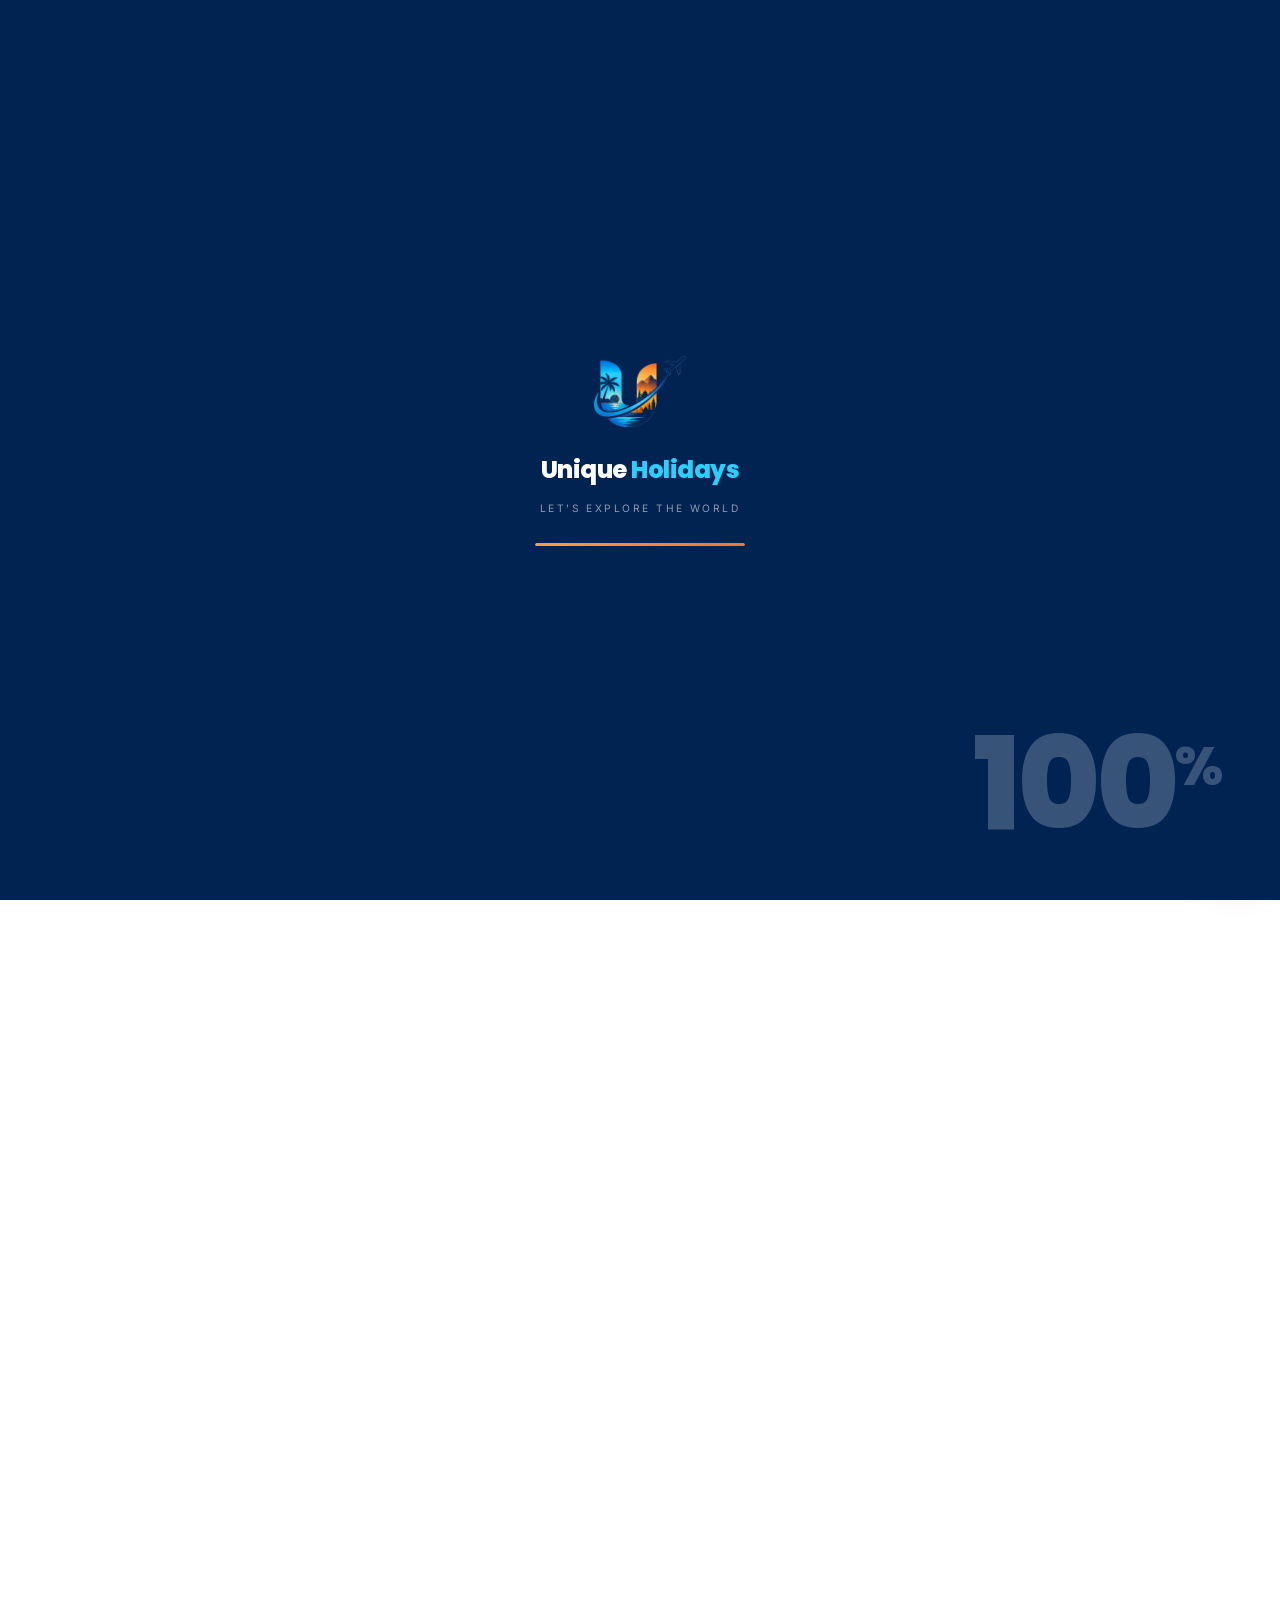
==== commit 79a3c0f8: "Polish the scroll into a journey, and fix three visible bugs Bugs first, all visible on a real phone" ====
--- a/index.html
+++ b/index.html
@@ -97,6 +97,7 @@
 
   <!-- ============================================================ hero -->
   <section class="hero">
+    <div class="sky-drift" aria-hidden="true"><span></span><span></span><span></span></div>
     <img class="hero-swoosh" src="assets/img/swoosh.svg" alt="" aria-hidden="true" data-parallax="0.35">
     <div class="container hero-inner">
       <div class="hero-copy">
@@ -112,6 +113,9 @@
           <div><strong>40+</strong><span>Countries covered</span></div>
           <div><strong>12,000+</strong><span>Travellers served</span></div>
           <div><strong>4.8★</strong><span>Average trip rating</span></div>
+        </div>
+        <div class="scroll-cue" data-anim="fade-up" data-anim-delay="1100" aria-hidden="true">
+          <span>Scroll</span><i></i>
         </div>
       </div>
 
@@ -286,6 +290,20 @@
 
       <div class="hscroll__hint"><svg viewBox="0 0 24 24" fill="none" stroke="currentColor" stroke-width="2" stroke-linecap="round" stroke-linejoin="round" aria-hidden="true"><path d="M5 12h14M13 6l6 6-6 6"/></svg> Scroll to explore</div>
       <div class="hscroll__progress"><span></span></div>
+    </div>
+  </section>
+
+  <!-- ======================================================= interlude -->
+  <section class="chapter" data-progress aria-labelledby="chapterTitle">
+    <div class="chapter__media">
+      <img src="assets/img/destinations/ladakh.svg" alt="" aria-hidden="true" width="800" height="560">
+    </div>
+    <div class="chapter__copy">
+      <span class="eyebrow">A short detour</span>
+      <h2 id="chapterTitle" data-split>The best hour of any trip is the one before it begins</h2>
+      <p>The bag by the door, the alarm set too early, the window seat already chosen.
+         We plan the rest so that feeling lasts all the way to the last evening.</p>
+      <div class="chapter__rule"></div>
     </div>
   </section>
 
--- a/assets/css/styles.css
+++ b/assets/css/styles.css
@@ -31,13 +31,13 @@
 
   --r-sm: 10px;
   --r-md: 16px;
-  --r-lg: 22px;
-  --r-xl: 30px;
+  --r-lg: 24px;
+  --r-xl: 34px;
   --r-pill: 999px;
 
-  --sh-sm: 0 2px 8px rgba(0, 35, 82, .06);
-  --sh-md: 0 10px 30px rgba(0, 35, 82, .09);
-  --sh-lg: 0 24px 60px rgba(0, 35, 82, .14);
+  --sh-sm: 0 1px 2px rgba(0, 35, 82, .05), 0 3px 10px rgba(0, 35, 82, .045);
+  --sh-md: 0 2px 6px rgba(0, 35, 82, .05), 0 12px 34px rgba(0, 35, 82, .085);
+  --sh-lg: 0 6px 18px rgba(0, 35, 82, .07), 0 30px 70px rgba(0, 35, 82, .13);
   --sh-cta: 0 12px 28px rgba(242, 115, 60, .32);
 
   --container: 1180px;
@@ -47,6 +47,7 @@
   --font-body: "Inter", "Segoe UI", system-ui, -apple-system, sans-serif;
 
   --ease: cubic-bezier(.22, .8, .26, 1);
+  --ease-soft: cubic-bezier(.33, .72, .24, 1);
 }
 
 /* ------------------------------------------------------------------ base -- */
@@ -58,7 +59,9 @@
   margin: 0;
   font-family: var(--font-body);
   font-size: 16.5px;
-  line-height: 1.7;
+  line-height: 1.78;
+  -webkit-font-smoothing: antialiased;
+  text-rendering: optimizeLegibility;
   color: var(--body);
   background: var(--surface);
   overflow-x: hidden;
@@ -72,9 +75,9 @@
   letter-spacing: -.02em;
   font-weight: 700;
 }
-h1 { font-size: clamp(2.15rem, 4.6vw, 3.5rem); font-weight: 800; }
-h2 { font-size: clamp(1.75rem, 3.2vw, 2.6rem); font-weight: 800; }
-h3 { font-size: clamp(1.15rem, 1.8vw, 1.4rem); }
+h1 { font-size: clamp(2.3rem, 5vw, 3.9rem); font-weight: 800; letter-spacing: -.028em; }
+h2 { font-size: clamp(1.9rem, 3.5vw, 3rem); font-weight: 800; letter-spacing: -.026em; }
+h3 { font-size: clamp(1.16rem, 1.8vw, 1.42rem); letter-spacing: -.014em; }
 p  { margin: 0 0 1rem; }
 a  { color: var(--blue); text-decoration: none; transition: color .2s var(--ease); }
 a:hover { color: var(--orange-600); }
@@ -93,11 +96,14 @@
 }
 
 .skip-link {
-  position: absolute; left: 50%; top: -60px; transform: translateX(-50%);
-  background: var(--navy); color: #fff; padding: 10px 20px;
-  border-radius: 0 0 10px 10px; z-index: 200; transition: top .2s var(--ease);
-}
-.skip-link:focus { top: 0; color: #fff; }
+  position: fixed; left: 50%; top: 10px; transform: translateX(-50%);
+  background: var(--navy); color: #fff; padding: 11px 22px;
+  border-radius: var(--r-pill); z-index: 200;
+  clip-path: inset(50%); pointer-events: none;
+  font-family: var(--font-head); font-weight: 600; font-size: .9rem;
+  box-shadow: var(--sh-md);
+}
+.skip-link:focus { clip-path: none; pointer-events: auto; color: #fff; }
 
 /* ------------------------------------------------------------- structure -- */
 .container {
@@ -107,11 +113,25 @@
   padding-inline: var(--gutter);
 }
 
-.section { padding-block: clamp(56px, 8vw, 96px); }
-.section--soft { background: var(--surface-2); }
-.section--tight { padding-block: clamp(40px, 5vw, 64px); }
-
-.section-head { max-width: 660px; margin-bottom: 44px; }
+.section { padding-block: clamp(72px, 9.5vw, 132px); position: relative; }
+.section::before {
+  content: ""; position: absolute; inset: 0; pointer-events: none;
+  background:
+    radial-gradient(52% 44% at 88% 4%, rgba(41, 207, 253, .055), transparent 62%),
+    radial-gradient(44% 40% at 6% 96%, rgba(254, 157, 56, .045), transparent 64%);
+}
+.section > .container { position: relative; z-index: 1; }
+.section--soft { background: var(--surface-2); position: relative; }
+.section--soft::before {
+  content: ""; position: absolute; inset: 0; pointer-events: none;
+  background:
+    radial-gradient(58% 52% at 12% 0%, rgba(41, 207, 253, .10), transparent 62%),
+    radial-gradient(48% 48% at 92% 100%, rgba(254, 157, 56, .075), transparent 64%);
+}
+.section--soft > .container { position: relative; z-index: 1; }
+.section--tight { padding-block: clamp(48px, 6vw, 84px); }
+
+.section-head { max-width: 680px; margin-bottom: clamp(40px, 5vw, 62px); }
 .section-head--center { margin-inline: auto; text-align: center; }
 
 .eyebrow {
@@ -124,7 +144,7 @@
   content: ""; width: 26px; height: 3px; border-radius: 2px; background: var(--grad-warm);
 }
 .section-head--center .eyebrow::before { display: none; }
-.section-head p { font-size: 1.03rem; color: var(--muted); margin-bottom: 0; }
+.section-head p { font-size: 1.07rem; color: var(--muted); margin-bottom: 0; line-height: 1.8; }
 
 .lede { font-size: 1.12rem; color: var(--body); }
 
@@ -354,21 +374,25 @@
 }
 .dest-card::after {
   content: ""; position: absolute; inset: 0; z-index: -1;
-  background: linear-gradient(180deg, rgba(0, 35, 82, 0) 6%,
-              rgba(0, 35, 82, .38) 44%, rgba(0, 35, 82, .92) 100%);
+  background: linear-gradient(180deg, rgba(0, 35, 82, 0) 0%,
+              rgba(0, 35, 82, .28) 34%, rgba(0, 35, 82, .74) 64%,
+              rgba(0, 35, 82, .95) 100%);
 }
 .dest-card:hover img { transform: scale(1.07); }
 .dest-card:hover { color: #fff; }
-.dest-body { position: absolute; inset: auto 0 0 0; padding: 20px; }
+.dest-body {
+  position: absolute; inset: auto 0 0 0; padding: 20px;
+  text-shadow: 0 1px 3px rgba(0, 18, 40, .55);
+}
 .dest-body h3 { color: #fff; margin: 0 0 5px; font-size: 1.2rem; }
 .dest-body p {
-  margin: 0; font-size: .84rem; line-height: 1.55; color: rgba(255, 255, 255, .8);
+  margin: 0; font-size: .84rem; line-height: 1.55; color: rgba(255, 255, 255, .88);
   display: -webkit-box; -webkit-line-clamp: 2; -webkit-box-orient: vertical;
   line-clamp: 2; overflow: hidden;
 }
 .dest-price {
   display: flex; align-items: baseline; gap: 6px; margin-top: 12px;
-  font-family: var(--font-head); font-size: .8rem; color: rgba(255, 255, 255, .78);
+  font-family: var(--font-head); font-size: .8rem; color: rgba(255, 255, 255, .86);
 }
 .dest-price b { font-size: 1.08rem; color: var(--orange); }
 .dest-tag {
@@ -383,9 +407,9 @@
 .pkg-card {
   background: var(--surface); border: 1px solid var(--line); border-radius: var(--r-lg);
   overflow: hidden; display: flex; flex-direction: column;
-  transition: transform .28s var(--ease), box-shadow .28s var(--ease), border-color .28s var(--ease);
-}
-.pkg-card:hover { transform: translateY(-6px); box-shadow: var(--sh-lg); border-color: transparent; }
+  transition: transform .45s var(--ease-soft), box-shadow .45s var(--ease-soft), border-color .45s var(--ease-soft);
+}
+.pkg-card:hover { transform: translateY(-7px); box-shadow: var(--sh-lg); border-color: transparent; }
 .pkg-media { position: relative; aspect-ratio: 16 / 10; overflow: hidden; }
 .pkg-media img { width: 100%; height: 100%; object-fit: cover; transition: transform .6s var(--ease); }
 .pkg-card:hover .pkg-media img { transform: scale(1.06); }
@@ -434,9 +458,9 @@
 .feature {
   background: var(--surface); border: 1px solid var(--line); border-radius: var(--r-lg);
   padding: 30px 26px; height: 100%;
-  transition: transform .28s var(--ease), box-shadow .28s var(--ease), border-color .28s var(--ease);
-}
-.feature:hover { transform: translateY(-5px); box-shadow: var(--sh-md); border-color: transparent; }
+  transition: transform .45s var(--ease-soft), box-shadow .45s var(--ease-soft), border-color .45s var(--ease-soft);
+}
+.feature:hover { transform: translateY(-6px); box-shadow: var(--sh-md); border-color: transparent; }
 .feature .icon {
   width: 56px; height: 56px; border-radius: 17px; display: grid; place-items: center;
   background: var(--sky-100); color: var(--blue); margin-bottom: 20px;
@@ -486,9 +510,16 @@
 }
 .slide { flex: 0 0 100%; padding: 4px; }
 .quote {
-  background: var(--surface); border: 1px solid var(--line); border-radius: var(--r-lg);
-  padding: clamp(26px, 4vw, 44px); text-align: center; box-shadow: var(--sh-sm);
-}
+  position: relative; overflow: hidden;
+  background: var(--surface); border: 1px solid var(--line); border-radius: var(--r-xl);
+  padding: clamp(30px, 4.4vw, 52px); text-align: center; box-shadow: var(--sh-md);
+}
+.quote::before {
+  content: "\201C"; position: absolute; left: 50%; top: -6px; transform: translateX(-50%);
+  font-family: var(--font-head); font-weight: 800; font-size: 8rem; line-height: 1;
+  color: var(--sky-100); pointer-events: none; user-select: none;
+}
+.quote > * { position: relative; }
 .quote .stars { display: inline-flex; gap: 3px; color: var(--orange); margin-bottom: 18px; }
 .quote .stars svg { width: 19px; height: 19px; }
 .quote blockquote {
@@ -502,7 +533,8 @@
   font-family: var(--font-head); font-weight: 700; font-size: 1.05rem;
 }
 .quote-person strong { display: block; font-family: var(--font-head); color: var(--ink); font-size: .97rem; }
-.quote-person span { font-size: .82rem; color: var(--muted); }
+.quote-person > span:not(.avatar) span { font-size: .82rem; color: var(--muted); }
+.quote-person .avatar { color: #fff; }
 
 .slider-nav { display: flex; align-items: center; justify-content: center; gap: 14px; margin-top: 28px; }
 .slider-btn {
@@ -772,7 +804,7 @@
   .nav-list li.nav-cta-mobile { border-top: 0; }
 
   .hero-inner { grid-template-columns: 1fr; }
-  .hero-art { order: -1; max-width: 560px; }
+  .hero-art { max-width: 560px; margin-inline: auto; }
   .grid-4 { grid-template-columns: repeat(2, 1fr); }
   .grid-3 { grid-template-columns: repeat(2, 1fr); }
   .footer-top { grid-template-columns: 1fr 1fr; gap: 34px; }
--- a/assets/css/motion.css
+++ b/assets/css/motion.css
@@ -99,11 +99,14 @@
   writing-mode: vertical-rl; font-size: .58rem; letter-spacing: .22em;
   text-transform: uppercase; color: var(--muted); opacity: .75;
 }
-@media (max-width: 620px) {
-  .uh-meter { left: 6px; gap: 8px; }
-  .uh-meter__track { height: 74px; }
-  .uh-meter__label { display: none; }
-  .uh-meter__num { font-size: .66rem; }
+@media (max-width: 900px) {
+  .uh-meter {
+    left: 0; top: 0; bottom: 0; transform: none;
+    width: 3px; height: 100vh; gap: 0; justify-content: stretch;
+  }
+  .uh-meter__num, .uh-meter__label { display: none; }
+  .uh-meter__track { width: 3px; height: 100%; border-radius: 0; background: transparent; }
+  .uh-meter__fill { border-radius: 0 2px 2px 0; opacity: .85; }
 }
 
 /* -------------------------------------------------------------- reveals -- */
@@ -184,17 +187,21 @@
 }
 .hscroll__item::after {
   content: ""; position: absolute; inset: 0; z-index: -1;
-  background: linear-gradient(180deg, rgba(0, 35, 82, 0) 34%, rgba(0, 35, 82, .9) 100%);
+  background: linear-gradient(180deg, rgba(0, 35, 82, 0) 0%, rgba(0, 35, 82, .26) 36%,
+              rgba(0, 35, 82, .74) 66%, rgba(0, 35, 82, .96) 100%);
 }
 .hscroll__item:hover img { transform: scale(1.06); }
 .hscroll__item:hover { color: #fff; }
-.hscroll__cap { position: absolute; inset: auto 0 0 0; padding: 22px; }
+.hscroll__cap {
+  position: absolute; inset: auto 0 0 0; padding: 22px;
+  text-shadow: 0 1px 3px rgba(0, 18, 40, .55);
+}
 .hscroll__cap span {
   display: inline-block; font-size: .7rem; letter-spacing: .16em; text-transform: uppercase;
   color: var(--sky); font-family: var(--font-head); font-weight: 600; margin-bottom: 6px;
 }
 .hscroll__cap h3 { color: #fff; font-size: 1.24rem; margin: 0 0 4px; }
-.hscroll__cap p { margin: 0; font-size: .84rem; color: rgba(255, 255, 255, .78); }
+.hscroll__cap p { margin: 0; font-size: .84rem; color: rgba(255, 255, 255, .88); }
 .hscroll__num {
   position: absolute; top: 18px; right: 20px; z-index: 2;
   font-family: var(--font-head); font-weight: 800; font-size: 1.05rem;
@@ -322,10 +329,11 @@
 }
 .daynight__pin::after {
   content: ""; position: absolute; inset: 0; z-index: -1;
-  background: linear-gradient(180deg, rgba(0, 35, 82, .34) 0%, rgba(0, 35, 82, .78) 100%);
+  background: linear-gradient(180deg, rgba(0, 35, 82, .46) 0%, rgba(0, 35, 82, .86) 100%);
 }
 .daynight__copy {
   position: relative; text-align: center; color: #fff;
+  text-shadow: 0 2px 10px rgba(0, 14, 32, .5);
   max-width: 720px; padding-inline: 22px;
 }
 .daynight__copy h2 { color: #fff; margin-bottom: 14px; }
@@ -356,3 +364,168 @@
   .daynight__copy h2 { font-size: 1.6rem; }
   .daynight__swap { min-height: 130px; }
 }
+
+/* ============================================================== ambience == */
+/* Slow drifting cloud bands. Two layers at different speeds and scales give
+   the sky depth without ever pulling the eye away from the copy. */
+.sky-drift {
+  position: absolute; inset: 0; overflow: hidden; pointer-events: none;
+  z-index: 0; opacity: .06; filter: blur(7px);
+}
+.sky-drift span {
+  position: absolute; left: 0; top: var(--y, 14%);
+  width: 240%; height: var(--h, 300px);
+  background: url("../img/clouds.svg") repeat-x 0 0 / auto 100%;
+  animation: uh-drift var(--dur, 190s) linear infinite;
+}
+.sky-drift span:nth-child(2) { --y: 52%; --h: 220px; --dur: 260s; opacity: .6; }
+.sky-drift span:nth-child(3) { --y: 2%;  --h: 160px; --dur: 340s; opacity: .45; }
+@keyframes uh-drift {
+  from { transform: translate3d(0, 0, 0); }
+  to   { transform: translate3d(-41.6667%, 0, 0); }
+}
+
+/* the collage breathes very slowly, like a held shot */
+.collage figure img { animation: uh-breathe 26s ease-in-out infinite alternate; }
+.collage figure:nth-child(2) img { animation-duration: 32s; animation-delay: -6s; }
+.collage figure:nth-child(3) img { animation-duration: 29s; animation-delay: -14s; }
+@keyframes uh-breathe {
+  from { transform: scale(1) translateY(0); }
+  to   { transform: scale(1.06) translateY(-1.5%); }
+}
+
+/* a quiet invitation to keep going */
+.scroll-cue {
+  display: flex; flex-direction: column; align-items: flex-start; gap: 10px;
+  margin-top: 42px; color: rgba(255, 255, 255, .62);
+  font-size: .66rem; letter-spacing: .26em; text-transform: uppercase;
+  font-family: var(--font-head); font-weight: 500;
+}
+.scroll-cue i {
+  width: 1px; height: 46px; background: linear-gradient(180deg, rgba(255,255,255,.5), transparent);
+  position: relative; overflow: hidden;
+}
+.scroll-cue i::after {
+  content: ""; position: absolute; left: 0; top: -50%; width: 100%; height: 50%;
+  background: var(--orange); animation: uh-cue 2.8s var(--ease) infinite;
+}
+@keyframes uh-cue {
+  0%   { transform: translateY(0); opacity: 0; }
+  30%  { opacity: 1; }
+  100% { transform: translateY(300%); opacity: 0; }
+}
+
+/* ---------------------------------------------------------- interlude ---- */
+.chapter {
+  position: relative; overflow: hidden;
+  height: min(94vh, 780px); display: grid; place-items: center;
+  background: var(--navy);
+}
+.chapter__media { position: absolute; inset: -14% 0 -14% 0; z-index: 0; }
+.chapter::before {
+  content: ""; position: absolute; inset: 0; z-index: 2; pointer-events: none;
+  background:
+    linear-gradient(180deg, var(--surface) 0%, rgba(255, 255, 255, 0) 16%),
+    linear-gradient(0deg,   var(--surface-2) 0%, rgba(244, 248, 252, 0) 15%);
+}
+:root[data-theme="night"] .chapter::before {
+  background:
+    linear-gradient(180deg, var(--surface) 0%, rgba(5, 25, 47, 0) 16%),
+    linear-gradient(0deg,   var(--surface-2) 0%, rgba(8, 33, 60, 0) 15%);
+}
+.chapter__media img {
+  width: 100%; height: 100%; object-fit: cover; object-position: 50% 62%;
+  transform: translate3d(0, calc(var(--p, .5) * 7%), 0) scale(calc(1.1 + var(--p, 0) * .07));
+  transform-origin: 50% 50%;
+}
+.chapter::after {
+  content: ""; position: absolute; inset: 0; z-index: 1;
+  background:
+    radial-gradient(70% 60% at 50% 50%, rgba(0, 20, 48, .30), transparent 72%),
+    linear-gradient(180deg, rgba(0, 24, 54, .74) 0%, rgba(0, 22, 50, .42) 45%, rgba(0, 20, 46, .82) 100%);
+}
+.chapter__copy {
+  position: relative; z-index: 3; text-align: center; color: #fff;
+  max-width: 760px; padding-inline: 26px;
+  text-shadow: 0 2px 16px rgba(0, 12, 30, .55);
+}
+.chapter__copy .eyebrow { color: var(--sky); }
+.chapter__copy .eyebrow::before { background: var(--sky); }
+.chapter__copy h2 {
+  color: #fff; font-size: clamp(1.7rem, 4.2vw, 3rem); line-height: 1.22;
+  font-weight: 700; letter-spacing: -.022em; margin-bottom: 18px;
+}
+.chapter__copy p {
+  color: rgba(255, 255, 255, .84); font-size: clamp(1rem, 1.5vw, 1.14rem);
+  max-width: 54ch; margin: 0 auto; line-height: 1.8;
+}
+.chapter__rule {
+  width: 62px; height: 2px; border-radius: 2px; margin: 26px auto 0;
+  background: linear-gradient(90deg, transparent, var(--orange), transparent);
+}
+@media (max-width: 620px) {
+  .chapter { height: min(84vh, 600px); }
+  .chapter__media img { object-position: 50% 56%; }
+  .chapter__copy p { font-size: .98rem; line-height: 1.75; }
+}
+
+@media (prefers-reduced-motion: reduce) {
+  .sky-drift span, .collage figure img, .scroll-cue i::after { animation: none !important; }
+  .chapter__media img { transform: scale(1.05) !important; }
+}
+
+/* ------------------------------------------------------------- nightfall -- */
+/* The page opens in daylight and the day/night set-piece hands over to dusk,
+   so the footer finishes the arc: a night sky to land on. */
+.site-footer {
+  position: relative; overflow: hidden;
+  background:
+    radial-gradient(85% 120% at 50% -30%, #0B4B8F 0%, rgba(11, 75, 143, 0) 62%),
+    var(--navy);
+}
+.site-footer > .container { position: relative; z-index: 2; }
+.site-footer::before {
+  content: ""; position: absolute; inset: 0; z-index: 1; pointer-events: none;
+  background-image:
+    radial-gradient(1.6px 1.6px at 8% 22%,  rgba(255,255,255,.55), transparent 60%),
+    radial-gradient(1.2px 1.2px at 21% 62%, rgba(255,255,255,.35), transparent 60%),
+    radial-gradient(1.8px 1.8px at 34% 14%, rgba(255,255,255,.5),  transparent 60%),
+    radial-gradient(1.1px 1.1px at 47% 48%, rgba(255,255,255,.3),  transparent 60%),
+    radial-gradient(1.5px 1.5px at 58% 20%, rgba(255,255,255,.45), transparent 60%),
+    radial-gradient(1.2px 1.2px at 69% 70%, rgba(255,255,255,.32), transparent 60%),
+    radial-gradient(1.9px 1.9px at 80% 30%, rgba(255,255,255,.5),  transparent 60%),
+    radial-gradient(1.1px 1.1px at 91% 56%, rgba(255,255,255,.3),  transparent 60%),
+    radial-gradient(1.4px 1.4px at 15% 84%, rgba(255,255,255,.28), transparent 60%),
+    radial-gradient(1.3px 1.3px at 63% 88%, rgba(255,255,255,.26), transparent 60%);
+  animation: uh-twinkle 7s ease-in-out infinite alternate;
+}
+@keyframes uh-twinkle {
+  from { opacity: .55; }
+  to   { opacity: 1; }
+}
+/* one slow shooting star, rare enough to feel like luck rather than decoration */
+.site-footer::after {
+  content: ""; position: absolute; top: 14%; left: -12%; z-index: 1;
+  width: 130px; height: 1.5px; border-radius: 2px; opacity: 0;
+  background: linear-gradient(90deg, transparent, rgba(255,255,255,.85));
+  transform: rotate(14deg);
+  animation: uh-shoot 17s ease-in infinite;
+}
+@keyframes uh-shoot {
+  0%, 86%  { opacity: 0; transform: translate3d(0, 0, 0) rotate(14deg); }
+  88%      { opacity: .9; }
+  97%, 100%{ opacity: 0; transform: translate3d(78vw, 190px, 0) rotate(14deg); }
+}
+@media (prefers-reduced-motion: reduce) {
+  .site-footer::before { animation: none; opacity: .8; }
+  .site-footer::after  { display: none; }
+}
+
+/* ------------------------------------------------------- page transition -- */
+html.uh-leaving body {
+  opacity: 0;
+  transition: opacity .3s var(--ease);
+}
+@media (prefers-reduced-motion: reduce) {
+  html.uh-leaving body { opacity: 1; transition: none; }
+}
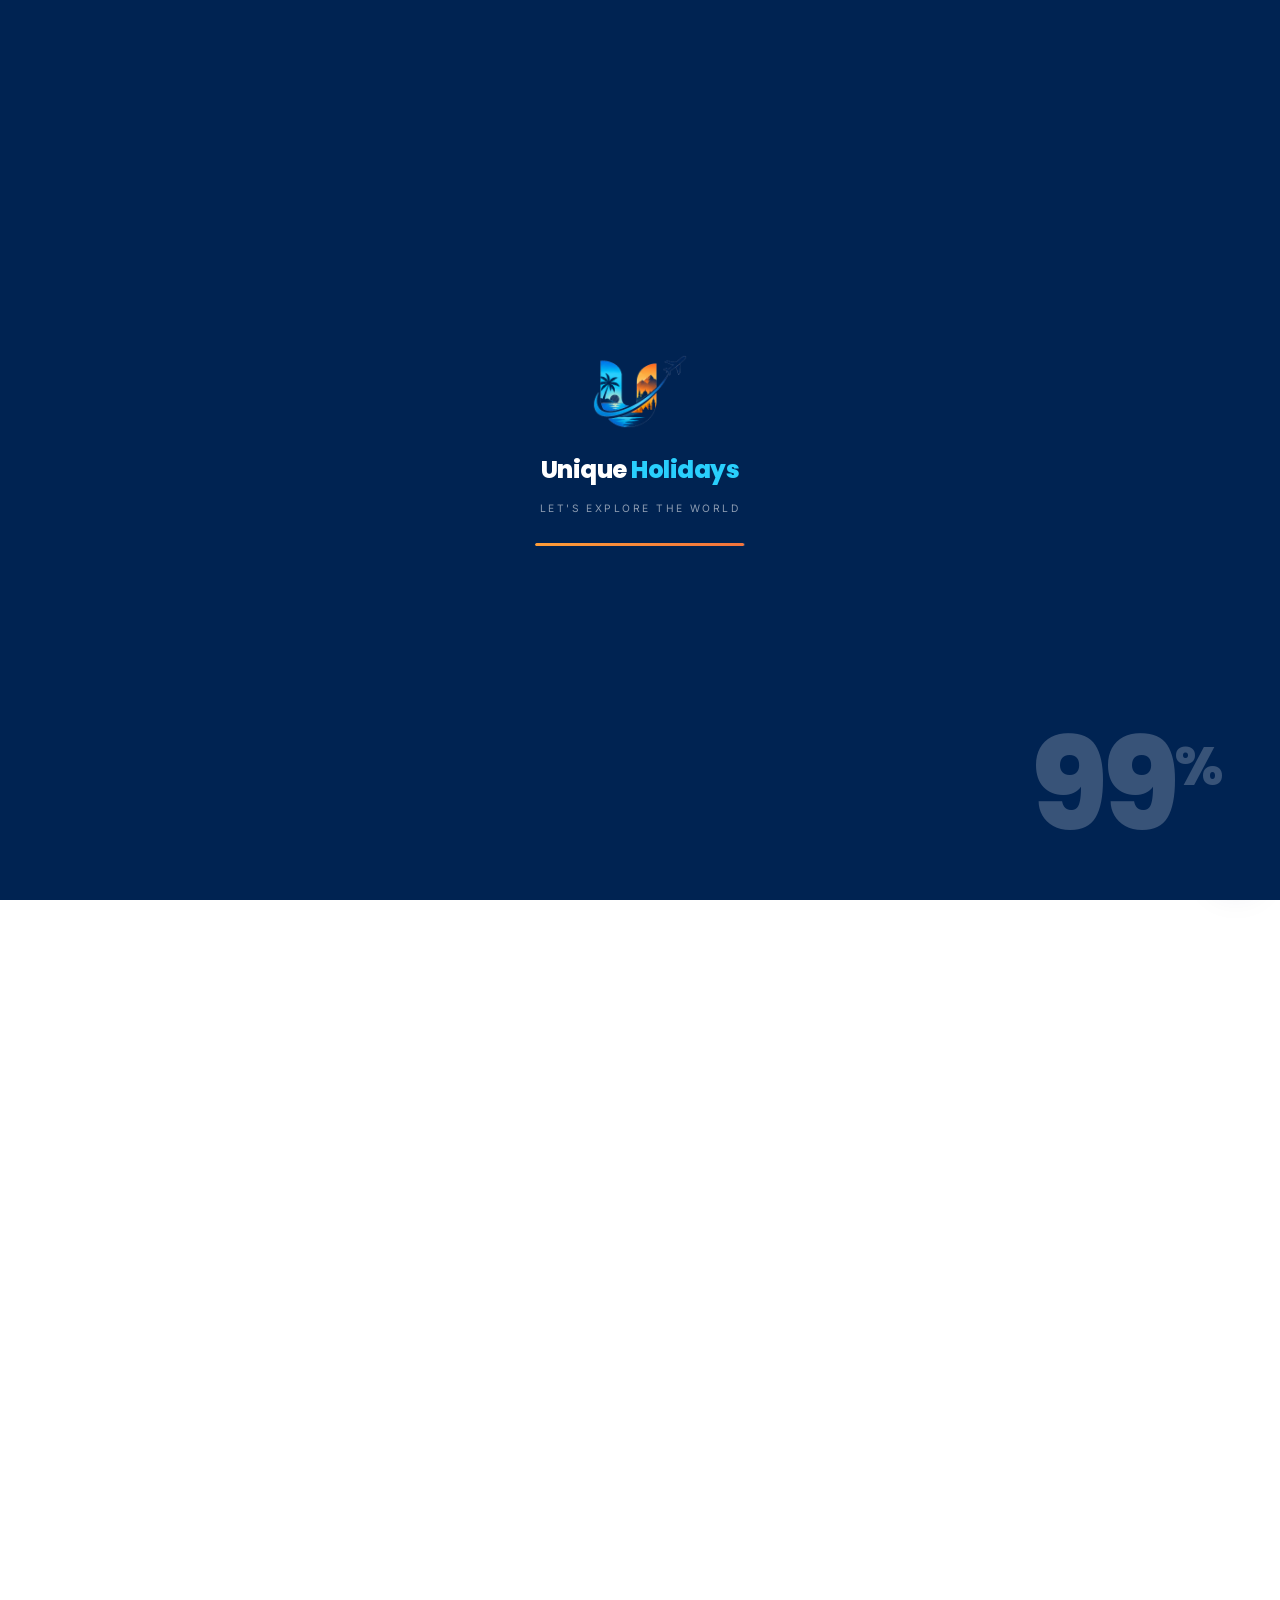
==== commit 5db3d3a7: "Use the owner's photographs for six destinations Real photos supplied for Dubai, Goa, Maldives, Kera" ====
--- a/index.html
+++ b/index.html
@@ -122,15 +122,15 @@
       <div class="hero-art" data-anim="scale-in" data-anim-delay="500">
         <div class="collage">
           <figure class="tall">
-            <img src="assets/img/destinations/maldives.svg" alt="Illustration of the Maldives" width="800" height="560">
+            <img src="assets/img/destinations/maldives.jpg" alt="the Maldives" width="1500" height="1125">
             <figcaption>Maldives</figcaption>
           </figure>
           <figure class="short">
-            <img src="assets/img/destinations/kashmir.svg" alt="Illustration of Kashmir" width="800" height="560">
+            <img src="assets/img/destinations/kashmir.jpg" alt="Kashmir" width="900" height="675">
             <figcaption>Kashmir</figcaption>
           </figure>
           <figure class="short">
-            <img src="assets/img/destinations/dubai.svg" alt="Illustration of Dubai" width="800" height="560">
+            <img src="assets/img/destinations/dubai.jpg" alt="Dubai" width="900" height="1350">
             <figcaption>Dubai</figcaption>
           </figure>
         </div>
@@ -206,7 +206,7 @@
 
       <div class="hscroll__viewport">
         <div class="hscroll__track"><a class="hscroll__item" href="packages.html?destination=kashmir">
-      <img src="assets/img/destinations/kashmir.svg" alt="Illustration of Kashmir" loading="lazy" width="800" height="560">
+      <img src="assets/img/destinations/kashmir.jpg" alt="Kashmir" loading="lazy" width="900" height="675">
       <span class="hscroll__num">01</span>
       <span class="hscroll__cap">
         <span>India</span>
@@ -214,7 +214,7 @@
         <p>from ₹24,900 per person</p>
       </span>
     </a><a class="hscroll__item" href="packages.html?destination=kerala">
-      <img src="assets/img/destinations/kerala.svg" alt="Illustration of Kerala" loading="lazy" width="800" height="560">
+      <img src="assets/img/destinations/kerala.jpg" alt="Kerala" loading="lazy" width="900" height="506">
       <span class="hscroll__num">02</span>
       <span class="hscroll__cap">
         <span>India</span>
@@ -222,7 +222,7 @@
         <p>from ₹21,500 per person</p>
       </span>
     </a><a class="hscroll__item" href="packages.html?destination=ladakh">
-      <img src="assets/img/destinations/ladakh.svg" alt="Illustration of Ladakh" loading="lazy" width="800" height="560">
+      <img src="assets/img/destinations/ladakh.jpg" alt="Ladakh" loading="lazy" width="1800" height="1200">
       <span class="hscroll__num">03</span>
       <span class="hscroll__cap">
         <span>India</span>
@@ -238,7 +238,7 @@
         <p>from ₹28,900 per person</p>
       </span>
     </a><a class="hscroll__item" href="packages.html?destination=dubai">
-      <img src="assets/img/destinations/dubai.svg" alt="Illustration of Dubai" loading="lazy" width="800" height="560">
+      <img src="assets/img/destinations/dubai.jpg" alt="Dubai" loading="lazy" width="900" height="1350">
       <span class="hscroll__num">05</span>
       <span class="hscroll__cap">
         <span>International</span>
@@ -246,7 +246,7 @@
         <p>from ₹54,900 per person</p>
       </span>
     </a><a class="hscroll__item" href="packages.html?destination=maldives">
-      <img src="assets/img/destinations/maldives.svg" alt="Illustration of Maldives" loading="lazy" width="800" height="560">
+      <img src="assets/img/destinations/maldives.jpg" alt="Maldives" loading="lazy" width="1500" height="1125">
       <span class="hscroll__num">06</span>
       <span class="hscroll__cap">
         <span>International</span>
@@ -296,7 +296,7 @@
   <!-- ======================================================= interlude -->
   <section class="chapter" data-progress aria-labelledby="chapterTitle">
     <div class="chapter__media">
-      <img src="assets/img/destinations/ladakh.svg" alt="" aria-hidden="true" width="800" height="560">
+      <img src="assets/img/destinations/ladakh.jpg" alt="" aria-hidden="true" width="1800" height="1200">
     </div>
     <div class="chapter__copy">
       <span class="eyebrow">A short detour</span>
@@ -318,7 +318,7 @@
       </div>
       <div class="grid grid-3" data-stagger="110"><article class="pkg-card reveal" data-category="family" data-destination="kashmir" data-price="24900" data-title="kashmir tulip trail srinagar · gulmarg · pahalgam">
   <div class="pkg-media">
-    <img src="assets/img/destinations/kashmir.svg" alt="Illustration of Srinagar · Gulmarg · Pahalgam" loading="lazy" width="800" height="560">
+    <img src="assets/img/destinations/kashmir.jpg" alt="Srinagar · Gulmarg · Pahalgam" loading="lazy" width="900" height="675">
     <span class="pkg-badge">6D / 5N</span>
     <span class="pkg-rating"><svg viewBox="0 0 24 24" fill="none" stroke="currentColor" stroke-width="2" stroke-linecap="round" stroke-linejoin="round" aria-hidden="true"><path d="m12 2 3.1 6.3 6.9 1-5 4.9 1.2 6.8-6.2-3.3-6.2 3.3L7 14.2l-5-4.9 6.9-1z" fill="currentColor" stroke="none"/></svg>4.9 <span style="color:var(--muted);font-weight:500">(212)</span></span>
   </div>
@@ -337,7 +337,7 @@
   </div>
 </article><article class="pkg-card reveal" data-category="family" data-destination="kerala" data-price="21500" data-title="kerala backwater escape munnar · alleppey · kochi">
   <div class="pkg-media">
-    <img src="assets/img/destinations/kerala.svg" alt="Illustration of Munnar · Alleppey · Kochi" loading="lazy" width="800" height="560">
+    <img src="assets/img/destinations/kerala.jpg" alt="Munnar · Alleppey · Kochi" loading="lazy" width="900" height="506">
     <span class="pkg-badge">6D / 5N</span>
     <span class="pkg-rating"><svg viewBox="0 0 24 24" fill="none" stroke="currentColor" stroke-width="2" stroke-linecap="round" stroke-linejoin="round" aria-hidden="true"><path d="m12 2 3.1 6.3 6.9 1-5 4.9 1.2 6.8-6.2-3.3-6.2 3.3L7 14.2l-5-4.9 6.9-1z" fill="currentColor" stroke="none"/></svg>4.8 <span style="color:var(--muted);font-weight:500">(341)</span></span>
   </div>
@@ -356,7 +356,7 @@
   </div>
 </article><article class="pkg-card reveal" data-category="family" data-destination="dubai" data-price="54900" data-title="dubai city & desert dubai · abu dhabi">
   <div class="pkg-media">
-    <img src="assets/img/destinations/dubai.svg" alt="Illustration of Dubai · Abu Dhabi" loading="lazy" width="800" height="560">
+    <img src="assets/img/destinations/dubai.jpg" alt="Dubai · Abu Dhabi" loading="lazy" width="900" height="1350">
     <span class="pkg-badge">5D / 4N</span>
     <span class="pkg-rating"><svg viewBox="0 0 24 24" fill="none" stroke="currentColor" stroke-width="2" stroke-linecap="round" stroke-linejoin="round" aria-hidden="true"><path d="m12 2 3.1 6.3 6.9 1-5 4.9 1.2 6.8-6.2-3.3-6.2 3.3L7 14.2l-5-4.9 6.9-1z" fill="currentColor" stroke="none"/></svg>4.8 <span style="color:var(--muted);font-weight:500">(433)</span></span>
   </div>
@@ -375,7 +375,7 @@
   </div>
 </article><article class="pkg-card reveal" data-category="honeymoon" data-destination="maldives" data-price="78900" data-title="maldives honeymoon male · maafushi atoll">
   <div class="pkg-media">
-    <img src="assets/img/destinations/maldives.svg" alt="Illustration of Male · Maafushi Atoll" loading="lazy" width="800" height="560">
+    <img src="assets/img/destinations/maldives.jpg" alt="Male · Maafushi Atoll" loading="lazy" width="1500" height="1125">
     <span class="pkg-badge">5D / 4N</span>
     <span class="pkg-rating"><svg viewBox="0 0 24 24" fill="none" stroke="currentColor" stroke-width="2" stroke-linecap="round" stroke-linejoin="round" aria-hidden="true"><path d="m12 2 3.1 6.3 6.9 1-5 4.9 1.2 6.8-6.2-3.3-6.2 3.3L7 14.2l-5-4.9 6.9-1z" fill="currentColor" stroke="none"/></svg>5.0 <span style="color:var(--muted);font-weight:500">(164)</span></span>
   </div>
@@ -529,10 +529,12 @@
   <section class="daynight" data-progress aria-labelledby="dayNightTitle">
     <div class="daynight__pin">
       <div class="daynight__scene">
-        <img src="assets/img/destinations/maldives.svg" alt="" aria-hidden="true">
+        <img src="assets/img/destinations/maldives.jpg" alt="" aria-hidden="true"
+             loading="lazy" width="1500" height="1125">
       </div>
       <div class="daynight__scene daynight__scene--night">
-        <img src="assets/img/destinations/maldives.svg" alt="" aria-hidden="true">
+        <img src="assets/img/destinations/maldives.jpg" alt="" aria-hidden="true"
+             loading="lazy" width="1500" height="1125">
       </div>
 
       <div class="daynight__copy">
--- a/assets/css/motion.css
+++ b/assets/css/motion.css
@@ -342,8 +342,8 @@
 .daynight__swap > * {
   position: absolute; inset: 0; transition: opacity .35s var(--ease);
 }
-.daynight__day   { opacity: calc(1 - var(--p, 0) * 1.6); }
-.daynight__night { opacity: calc((var(--p, 0) - .45) * 2.4); }
+.daynight__day   { opacity: calc(1 - var(--p, 0) * 2.6); }
+.daynight__night { opacity: calc((var(--p, 0) - .44) * 2.8); }
 .daynight__dial {
   display: inline-flex; align-items: center; gap: 12px; margin-top: 26px;
   background: rgba(255, 255, 255, .12); border: 1px solid rgba(255, 255, 255, .24);
@@ -425,13 +425,13 @@
 .chapter::before {
   content: ""; position: absolute; inset: 0; z-index: 2; pointer-events: none;
   background:
-    linear-gradient(180deg, var(--surface) 0%, rgba(255, 255, 255, 0) 16%),
-    linear-gradient(0deg,   var(--surface-2) 0%, rgba(244, 248, 252, 0) 15%);
+    linear-gradient(180deg, var(--surface) 0%, rgba(255, 255, 255, 0) 11%),
+    linear-gradient(0deg,   var(--surface-2) 0%, rgba(244, 248, 252, 0) 10%);
 }
 :root[data-theme="night"] .chapter::before {
   background:
-    linear-gradient(180deg, var(--surface) 0%, rgba(5, 25, 47, 0) 16%),
-    linear-gradient(0deg,   var(--surface-2) 0%, rgba(8, 33, 60, 0) 15%);
+    linear-gradient(180deg, var(--surface) 0%, rgba(5, 25, 47, 0) 11%),
+    linear-gradient(0deg,   var(--surface-2) 0%, rgba(8, 33, 60, 0) 10%);
 }
 .chapter__media img {
   width: 100%; height: 100%; object-fit: cover; object-position: 50% 62%;
@@ -441,8 +441,8 @@
 .chapter::after {
   content: ""; position: absolute; inset: 0; z-index: 1;
   background:
-    radial-gradient(70% 60% at 50% 50%, rgba(0, 20, 48, .30), transparent 72%),
-    linear-gradient(180deg, rgba(0, 24, 54, .74) 0%, rgba(0, 22, 50, .42) 45%, rgba(0, 20, 46, .82) 100%);
+    radial-gradient(66% 56% at 50% 46%, rgba(0, 20, 48, .40), transparent 74%),
+    linear-gradient(180deg, rgba(0, 24, 54, .52) 0%, rgba(0, 22, 50, .28) 46%, rgba(0, 20, 46, .70) 100%);
 }
 .chapter__copy {
   position: relative; z-index: 3; text-align: center; color: #fff;
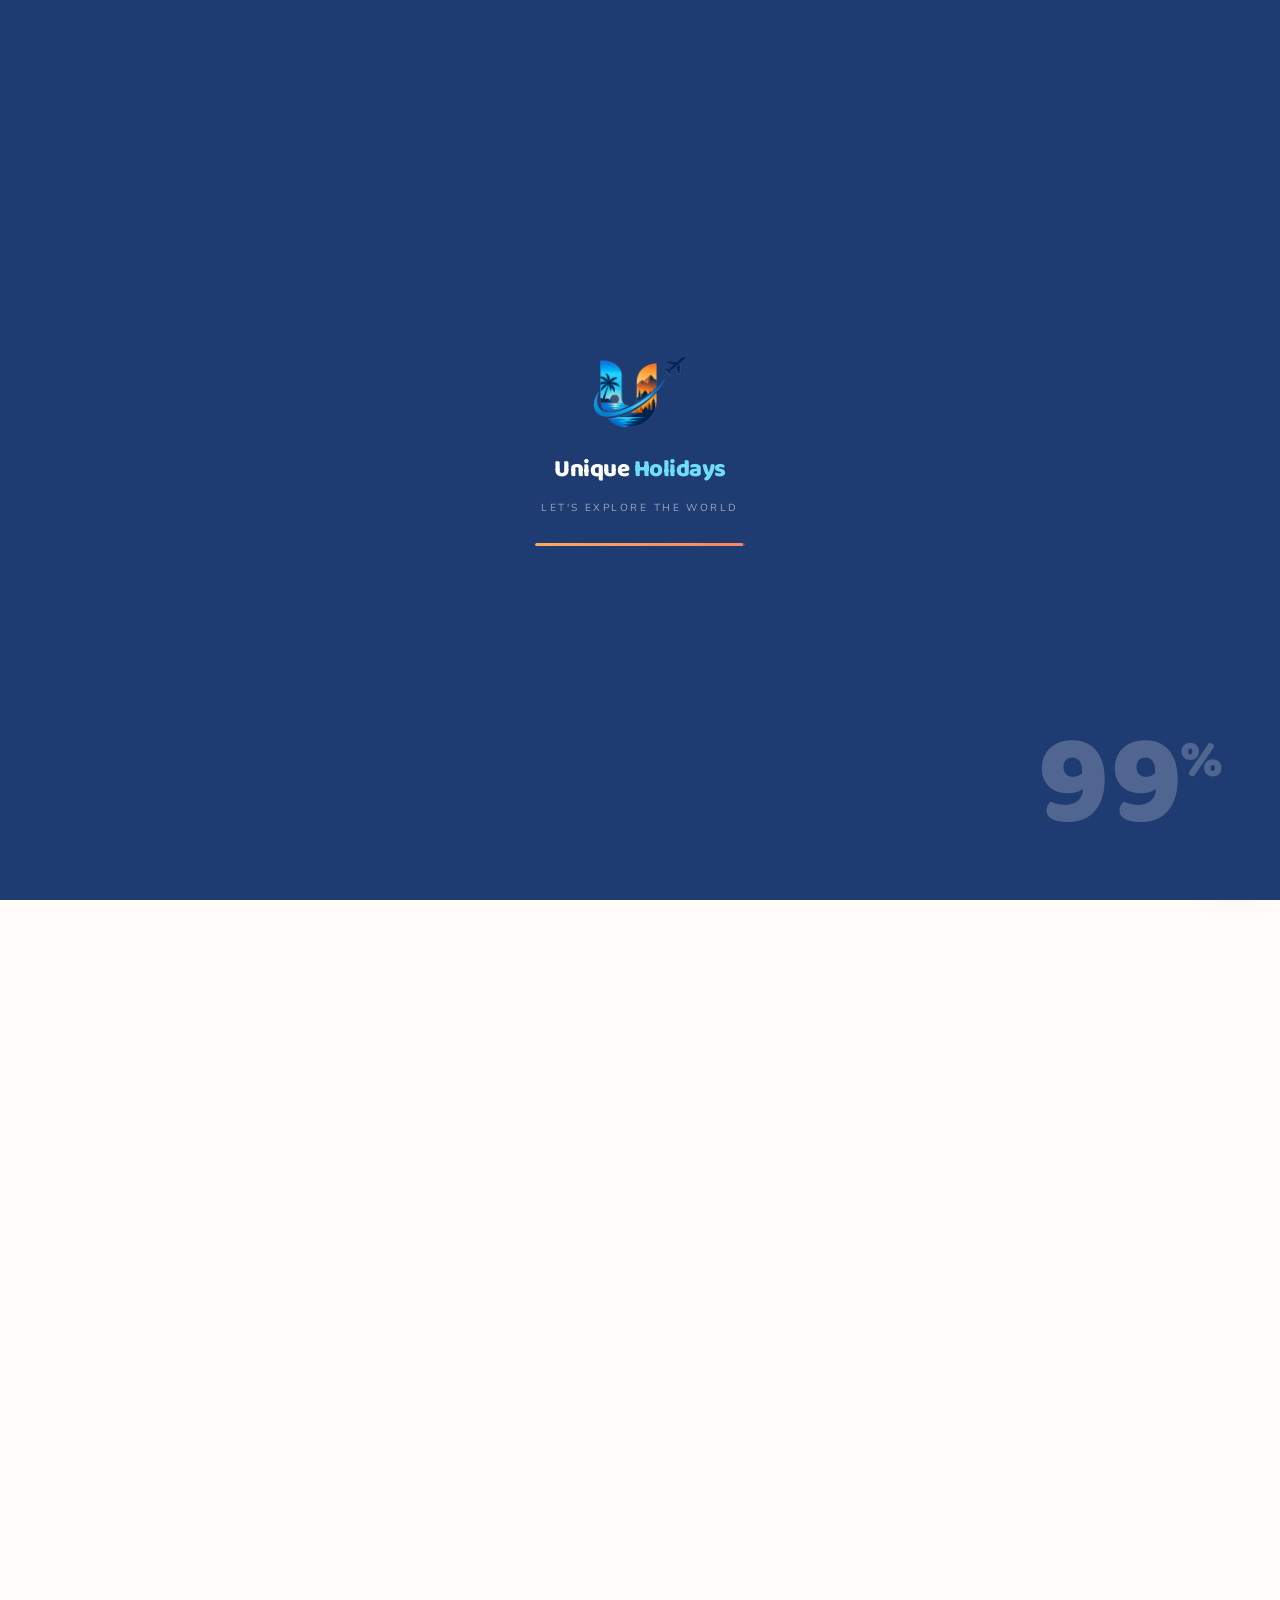
==== commit a5c12ac7: "Restyle the site around real photography and a softer look Replace the placeholder destination illus" ====
--- a/index.html
+++ b/index.html
@@ -5,7 +5,7 @@
 <meta name="viewport" content="width=device-width, initial-scale=1">
 <title>Unique Holidays — Custom Tour Packages in India & Abroad</title>
 <meta name="description" content="Unique Holidays plans tailor-made holidays across India and 40+ countries — honeymoons, family trips, group tours and corporate offsites, with all-in pricing and 24x7 support on your trip.">
-<meta name="theme-color" content="#002352">
+<meta name="theme-color" content="#1F3C72">
 <link rel="canonical" href="https://www.uniqueholidays.com/index.html">
 <meta property="og:type" content="website">
 <meta property="og:title" content="Unique Holidays — Custom Tour Packages in India & Abroad">
@@ -19,9 +19,10 @@
 <link rel="manifest" href="site.webmanifest">
 <link rel="preconnect" href="https://fonts.googleapis.com">
 <link rel="preconnect" href="https://fonts.gstatic.com" crossorigin>
-<link href="https://fonts.googleapis.com/css2?family=Inter:wght@400;500;600&family=Poppins:wght@500;600;700;800&display=swap" rel="stylesheet">
+<link href="https://fonts.googleapis.com/css2?family=Baloo+2:wght@500;600;700;800&family=Nunito:wght@400;500;600;700;800&display=swap" rel="stylesheet">
 <link rel="stylesheet" href="assets/css/styles.css">
 <link rel="stylesheet" href="assets/css/motion.css">
+<link rel="stylesheet" href="assets/css/cute.css">
 <noscript><style>
   /* Without JavaScript the intro curtain would never lift and the pinned
      gallery would never be measured, so fall back to plain, readable HTML. */
@@ -122,7 +123,7 @@
       <div class="hero-art" data-anim="scale-in" data-anim-delay="500">
         <div class="collage">
           <figure class="tall">
-            <img src="assets/img/destinations/maldives.jpg" alt="the Maldives" width="1500" height="1125">
+            <img src="assets/img/destinations/maldives.jpg" alt="the Maldives" width="1400" height="1050">
             <figcaption>Maldives</figcaption>
           </figure>
           <figure class="short">
@@ -130,7 +131,7 @@
             <figcaption>Kashmir</figcaption>
           </figure>
           <figure class="short">
-            <img src="assets/img/destinations/dubai.jpg" alt="Dubai" width="900" height="1350">
+            <img src="assets/img/destinations/dubai.jpg" alt="Dubai" width="933" height="1400">
             <figcaption>Dubai</figcaption>
           </figure>
         </div>
@@ -214,7 +215,7 @@
         <p>from ₹24,900 per person</p>
       </span>
     </a><a class="hscroll__item" href="packages.html?destination=kerala">
-      <img src="assets/img/destinations/kerala.jpg" alt="Kerala" loading="lazy" width="900" height="506">
+      <img src="assets/img/destinations/kerala.jpg" alt="Kerala" loading="lazy" width="1400" height="788">
       <span class="hscroll__num">02</span>
       <span class="hscroll__cap">
         <span>India</span>
@@ -222,7 +223,7 @@
         <p>from ₹21,500 per person</p>
       </span>
     </a><a class="hscroll__item" href="packages.html?destination=ladakh">
-      <img src="assets/img/destinations/ladakh.jpg" alt="Ladakh" loading="lazy" width="1800" height="1200">
+      <img src="assets/img/destinations/ladakh.jpg" alt="Ladakh" loading="lazy" width="1400" height="933">
       <span class="hscroll__num">03</span>
       <span class="hscroll__cap">
         <span>India</span>
@@ -230,7 +231,7 @@
         <p>from ₹32,900 per person</p>
       </span>
     </a><a class="hscroll__item" href="packages.html?destination=andaman">
-      <img src="assets/img/destinations/andaman.svg" alt="Illustration of Andaman Islands" loading="lazy" width="800" height="560">
+      <img src="assets/img/destinations/andaman.jpg" alt="the Andaman Islands" loading="lazy" width="1049" height="1400">
       <span class="hscroll__num">04</span>
       <span class="hscroll__cap">
         <span>India</span>
@@ -238,7 +239,7 @@
         <p>from ₹28,900 per person</p>
       </span>
     </a><a class="hscroll__item" href="packages.html?destination=dubai">
-      <img src="assets/img/destinations/dubai.jpg" alt="Dubai" loading="lazy" width="900" height="1350">
+      <img src="assets/img/destinations/dubai.jpg" alt="Dubai" loading="lazy" width="933" height="1400">
       <span class="hscroll__num">05</span>
       <span class="hscroll__cap">
         <span>International</span>
@@ -246,7 +247,7 @@
         <p>from ₹54,900 per person</p>
       </span>
     </a><a class="hscroll__item" href="packages.html?destination=maldives">
-      <img src="assets/img/destinations/maldives.jpg" alt="Maldives" loading="lazy" width="1500" height="1125">
+      <img src="assets/img/destinations/maldives.jpg" alt="Maldives" loading="lazy" width="1400" height="1050">
       <span class="hscroll__num">06</span>
       <span class="hscroll__cap">
         <span>International</span>
@@ -254,7 +255,7 @@
         <p>from ₹78,900 per person</p>
       </span>
     </a><a class="hscroll__item" href="packages.html?destination=bali">
-      <img src="assets/img/destinations/bali.svg" alt="Illustration of Bali" loading="lazy" width="800" height="560">
+      <img src="assets/img/destinations/bali.jpg" alt="Bali" loading="lazy" width="1400" height="933">
       <span class="hscroll__num">07</span>
       <span class="hscroll__cap">
         <span>International</span>
@@ -262,7 +263,7 @@
         <p>from ₹62,900 per person</p>
       </span>
     </a><a class="hscroll__item" href="packages.html?destination=thailand">
-      <img src="assets/img/destinations/thailand.svg" alt="Illustration of Thailand" loading="lazy" width="800" height="560">
+      <img src="assets/img/destinations/thailand.jpg" alt="Thailand" loading="lazy" width="1400" height="1049">
       <span class="hscroll__num">08</span>
       <span class="hscroll__cap">
         <span>International</span>
@@ -270,7 +271,7 @@
         <p>from ₹48,900 per person</p>
       </span>
     </a><a class="hscroll__item" href="packages.html?destination=switzerland">
-      <img src="assets/img/destinations/switzerland.svg" alt="Illustration of Switzerland" loading="lazy" width="800" height="560">
+      <img src="assets/img/destinations/switzerland.jpg" alt="Switzerland" loading="lazy" width="933" height="1400">
       <span class="hscroll__num">09</span>
       <span class="hscroll__cap">
         <span>International</span>
@@ -278,7 +279,7 @@
         <p>from ₹1,45,900 per person</p>
       </span>
     </a><a class="hscroll__item" href="packages.html?destination=turkey">
-      <img src="assets/img/destinations/turkey.svg" alt="Illustration of Turkey" loading="lazy" width="800" height="560">
+      <img src="assets/img/destinations/turkey.jpg" alt="Turkey" loading="lazy" width="1400" height="933">
       <span class="hscroll__num">10</span>
       <span class="hscroll__cap">
         <span>International</span>
@@ -296,7 +297,9 @@
   <!-- ======================================================= interlude -->
   <section class="chapter" data-progress aria-labelledby="chapterTitle">
     <div class="chapter__media">
-      <img src="assets/img/destinations/ladakh.jpg" alt="" aria-hidden="true" width="1800" height="1200">
+      <img src="assets/img/scenes/views.jpg"
+           srcset="assets/img/scenes/views-sm.jpg 1000w, assets/img/scenes/views.jpg 2400w"
+           sizes="100vw" alt="" aria-hidden="true" loading="lazy" width="2400" height="1529">
     </div>
     <div class="chapter__copy">
       <span class="eyebrow">A short detour</span>
@@ -337,7 +340,7 @@
   </div>
 </article><article class="pkg-card reveal" data-category="family" data-destination="kerala" data-price="21500" data-title="kerala backwater escape munnar · alleppey · kochi">
   <div class="pkg-media">
-    <img src="assets/img/destinations/kerala.jpg" alt="Munnar · Alleppey · Kochi" loading="lazy" width="900" height="506">
+    <img src="assets/img/destinations/kerala.jpg" alt="Munnar · Alleppey · Kochi" loading="lazy" width="1400" height="788">
     <span class="pkg-badge">6D / 5N</span>
     <span class="pkg-rating"><svg viewBox="0 0 24 24" fill="none" stroke="currentColor" stroke-width="2" stroke-linecap="round" stroke-linejoin="round" aria-hidden="true"><path d="m12 2 3.1 6.3 6.9 1-5 4.9 1.2 6.8-6.2-3.3-6.2 3.3L7 14.2l-5-4.9 6.9-1z" fill="currentColor" stroke="none"/></svg>4.8 <span style="color:var(--muted);font-weight:500">(341)</span></span>
   </div>
@@ -356,7 +359,7 @@
   </div>
 </article><article class="pkg-card reveal" data-category="family" data-destination="dubai" data-price="54900" data-title="dubai city & desert dubai · abu dhabi">
   <div class="pkg-media">
-    <img src="assets/img/destinations/dubai.jpg" alt="Dubai · Abu Dhabi" loading="lazy" width="900" height="1350">
+    <img src="assets/img/destinations/dubai.jpg" alt="Dubai · Abu Dhabi" loading="lazy" width="933" height="1400">
     <span class="pkg-badge">5D / 4N</span>
     <span class="pkg-rating"><svg viewBox="0 0 24 24" fill="none" stroke="currentColor" stroke-width="2" stroke-linecap="round" stroke-linejoin="round" aria-hidden="true"><path d="m12 2 3.1 6.3 6.9 1-5 4.9 1.2 6.8-6.2-3.3-6.2 3.3L7 14.2l-5-4.9 6.9-1z" fill="currentColor" stroke="none"/></svg>4.8 <span style="color:var(--muted);font-weight:500">(433)</span></span>
   </div>
@@ -375,7 +378,7 @@
   </div>
 </article><article class="pkg-card reveal" data-category="honeymoon" data-destination="maldives" data-price="78900" data-title="maldives honeymoon male · maafushi atoll">
   <div class="pkg-media">
-    <img src="assets/img/destinations/maldives.jpg" alt="Male · Maafushi Atoll" loading="lazy" width="1500" height="1125">
+    <img src="assets/img/destinations/maldives.jpg" alt="Male · Maafushi Atoll" loading="lazy" width="1400" height="1050">
     <span class="pkg-badge">5D / 4N</span>
     <span class="pkg-rating"><svg viewBox="0 0 24 24" fill="none" stroke="currentColor" stroke-width="2" stroke-linecap="round" stroke-linejoin="round" aria-hidden="true"><path d="m12 2 3.1 6.3 6.9 1-5 4.9 1.2 6.8-6.2-3.3-6.2 3.3L7 14.2l-5-4.9 6.9-1z" fill="currentColor" stroke="none"/></svg>5.0 <span style="color:var(--muted);font-weight:500">(164)</span></span>
   </div>
@@ -394,7 +397,7 @@
   </div>
 </article><article class="pkg-card reveal" data-category="honeymoon" data-destination="bali" data-price="62900" data-title="bali romance ubud · seminyak · nusa penida">
   <div class="pkg-media">
-    <img src="assets/img/destinations/bali.svg" alt="Illustration of Ubud · Seminyak · Nusa Penida" loading="lazy" width="800" height="560">
+    <img src="assets/img/destinations/bali.jpg" alt="Bali" loading="lazy" width="1400" height="933">
     <span class="pkg-badge">7D / 6N</span>
     <span class="pkg-rating"><svg viewBox="0 0 24 24" fill="none" stroke="currentColor" stroke-width="2" stroke-linecap="round" stroke-linejoin="round" aria-hidden="true"><path d="m12 2 3.1 6.3 6.9 1-5 4.9 1.2 6.8-6.2-3.3-6.2 3.3L7 14.2l-5-4.9 6.9-1z" fill="currentColor" stroke="none"/></svg>4.9 <span style="color:var(--muted);font-weight:500">(278)</span></span>
   </div>
@@ -413,7 +416,7 @@
   </div>
 </article><article class="pkg-card reveal" data-category="beach" data-destination="thailand" data-price="48900" data-title="thailand classic bangkok · pattaya · phuket">
   <div class="pkg-media">
-    <img src="assets/img/destinations/thailand.svg" alt="Illustration of Bangkok · Pattaya · Phuket" loading="lazy" width="800" height="560">
+    <img src="assets/img/destinations/thailand.jpg" alt="Thailand" loading="lazy" width="1400" height="1049">
     <span class="pkg-badge">6D / 5N</span>
     <span class="pkg-rating"><svg viewBox="0 0 24 24" fill="none" stroke="currentColor" stroke-width="2" stroke-linecap="round" stroke-linejoin="round" aria-hidden="true"><path d="m12 2 3.1 6.3 6.9 1-5 4.9 1.2 6.8-6.2-3.3-6.2 3.3L7 14.2l-5-4.9 6.9-1z" fill="currentColor" stroke="none"/></svg>4.7 <span style="color:var(--muted);font-weight:500">(612)</span></span>
   </div>
@@ -529,22 +532,22 @@
   <section class="daynight" data-progress aria-labelledby="dayNightTitle">
     <div class="daynight__pin">
       <div class="daynight__scene">
-        <img src="assets/img/destinations/maldives.jpg" alt="" aria-hidden="true"
-             loading="lazy" width="1500" height="1125">
+        <img src="assets/img/daynight-day.jpg" alt="" aria-hidden="true"
+             loading="lazy" width="1370" height="1148">
       </div>
       <div class="daynight__scene daynight__scene--night">
-        <img src="assets/img/destinations/maldives.jpg" alt="" aria-hidden="true"
-             loading="lazy" width="1500" height="1125">
+        <img src="assets/img/daynight-night.jpg" alt="" aria-hidden="true"
+             loading="lazy" width="1370" height="1148">
       </div>
 
       <div class="daynight__copy">
         <span class="eyebrow" style="color:var(--sky)">Day to night</span>
         <h2 id="dayNightTitle" data-split>One place, two completely different holidays</h2>
         <div class="daynight__swap">
-          <p class="daynight__day">Mornings are for the reef — snorkelling before breakfast,
-             a sandbank to yourselves and nothing on the schedule until lunch.</p>
-          <p class="daynight__night">After sunset the same lagoon turns into bioluminescent water,
-             a dinner laid out on the sand and a sky with no light pollution in it.</p>
+          <p class="daynight__day">Daytime is barefoot and unhurried — a long lunch with your
+             feet in the sand, a swim whenever you feel like one, and nothing on the schedule.</p>
+          <p class="daynight__night">The same table after sunset — lanterns lit, the tide close
+             enough to hear, and a dinner that runs as late as you want it to.</p>
         </div>
         <span class="daynight__dial">
           Daylight
--- a/assets/css/styles.css
+++ b/assets/css/styles.css
@@ -1,53 +1,71 @@
 /* ==========================================================================
    Unique Holidays — design system
-   Palette sampled directly from the brand logo:
-   navy #002352 · blue #0080D8 · sky #29CFFD · orange #FE9D38
+   Palette sampled from the brand logo, then sweetened a shade for the
+   soft/rounded "cute" treatment:
+   blueberry #1F3C72 · blue #3B8FE3 · sky #6FDDF7 · apricot #FFA85C
+   plus a candy set — blush, mint, butter, lilac — used for tints only.
    ========================================================================== */
 
 /* ---------------------------------------------------------------- tokens -- */
 :root {
-  --navy:        #002352;
-  --navy-800:    #04264F;
-  --navy-600:    #0B4B8F;
-  --blue:        #0080D8;
-  --blue-400:    #29A9F0;
-  --sky:         #29CFFD;
-  --sky-100:     #E4F6FE;
-  --orange:      #FE9D38;
-  --orange-600:  #F2733C;
-  --sand:        #FFE3B0;
-
-  --ink:         #0E1B2C;
-  --body:        #46586E;
-  --muted:       #6B7C92;
-  --line:        #E3EAF2;
-  --line-soft:   #EEF3F8;
+  --navy:        #1F3C72;
+  --navy-800:    #24406F;
+  --navy-600:    #2F63AE;
+  --blue:        #2F88DE;
+  --blue-400:    #5FB6F3;
+  --sky:         #6FDDF7;
+  --sky-100:     #E8F8FE;
+  --orange:      #FFA85C;
+  --orange-600:  #FB8460;
+  --sand:        #FFE7C2;
+
+  /* candy accents — tints and stickers, never body copy */
+  --blush:       #FF8FB1;
+  --blush-100:   #FFEEF3;
+  --mint:        #4FCFAB;
+  --mint-100:    #E6FAF3;
+  --butter:      #FFC95C;
+  --butter-100:  #FFF5DC;
+  --lilac:       #A88EF0;
+  --lilac-100:   #F2EDFF;
+
+  --ink:         #22304A;
+  --body:        #55687F;
+  --muted:       #7A8AA0;
+  --line:        #EBE4E0;
+  --line-soft:   #F5F0EC;
   --surface:     #FFFFFF;
-  --surface-2:   #F4F8FC;
+  --surface-2:   #FFF6F0;
+  --page:        #FFFCFA;
 
   --grad-brand:  linear-gradient(135deg, var(--blue) 0%, var(--sky) 100%);
   --grad-warm:   linear-gradient(135deg, var(--orange) 0%, var(--orange-600) 100%);
-  --grad-deep:   linear-gradient(150deg, var(--navy) 0%, var(--navy-600) 62%, #0B6FB8 100%);
-
-  --r-sm: 10px;
-  --r-md: 16px;
-  --r-lg: 24px;
-  --r-xl: 34px;
+  --grad-deep:   linear-gradient(150deg, var(--navy) 0%, var(--navy-600) 60%, #4E9FE0 100%);
+  --grad-candy:  linear-gradient(135deg, var(--blush) 0%, var(--lilac) 100%);
+
+  /* pillowy corners — the single biggest lever on how soft the page reads */
+  --r-sm: 14px;
+  --r-md: 22px;
+  --r-lg: 30px;
+  --r-xl: 42px;
   --r-pill: 999px;
 
-  --sh-sm: 0 1px 2px rgba(0, 35, 82, .05), 0 3px 10px rgba(0, 35, 82, .045);
-  --sh-md: 0 2px 6px rgba(0, 35, 82, .05), 0 12px 34px rgba(0, 35, 82, .085);
-  --sh-lg: 0 6px 18px rgba(0, 35, 82, .07), 0 30px 70px rgba(0, 35, 82, .13);
-  --sh-cta: 0 12px 28px rgba(242, 115, 60, .32);
+  /* shadows tinted warm so nothing looks like a hard drop shadow */
+  --sh-sm: 0 2px 4px rgba(96, 72, 60, .04), 0 4px 14px rgba(96, 72, 60, .05);
+  --sh-md: 0 3px 8px rgba(96, 72, 60, .05), 0 14px 38px rgba(96, 72, 60, .09);
+  --sh-lg: 0 8px 22px rgba(96, 72, 60, .07), 0 34px 74px rgba(96, 72, 60, .14);
+  --sh-cta: 0 12px 28px rgba(251, 132, 96, .34);
 
   --container: 1180px;
   --gutter: 22px;
 
-  --font-head: "Poppins", "Segoe UI", system-ui, -apple-system, sans-serif;
-  --font-body: "Inter", "Segoe UI", system-ui, -apple-system, sans-serif;
+  --font-head: "Baloo 2", "Poppins", "Segoe UI", system-ui, -apple-system, sans-serif;
+  --font-body: "Nunito", "Inter", "Segoe UI", system-ui, -apple-system, sans-serif;
 
   --ease: cubic-bezier(.22, .8, .26, 1);
   --ease-soft: cubic-bezier(.33, .72, .24, 1);
+  /* overshoots slightly — the bounce that makes hovers feel playful */
+  --ease-bounce: cubic-bezier(.34, 1.56, .64, 1);
 }
 
 /* ------------------------------------------------------------------ base -- */
@@ -63,25 +81,30 @@
   -webkit-font-smoothing: antialiased;
   text-rendering: optimizeLegibility;
   color: var(--body);
-  background: var(--surface);
+  background: var(--page);
   overflow-x: hidden;
 }
 
+/* Baloo 2 is a rounded display face: it carries tall ascenders and needs a
+   touch more leading and no negative tracking, or it reads cramped. */
 h1, h2, h3, h4, h5 {
   font-family: var(--font-head);
   color: var(--ink);
-  line-height: 1.18;
+  line-height: 1.26;
   margin: 0 0 .5em;
-  letter-spacing: -.02em;
+  letter-spacing: -.005em;
   font-weight: 700;
 }
-h1 { font-size: clamp(2.3rem, 5vw, 3.9rem); font-weight: 800; letter-spacing: -.028em; }
-h2 { font-size: clamp(1.9rem, 3.5vw, 3rem); font-weight: 800; letter-spacing: -.026em; }
-h3 { font-size: clamp(1.16rem, 1.8vw, 1.42rem); letter-spacing: -.014em; }
+h1 { font-size: clamp(2.3rem, 5vw, 3.9rem); font-weight: 800; letter-spacing: -.012em; }
+h2 { font-size: clamp(1.9rem, 3.5vw, 3rem); font-weight: 800; letter-spacing: -.01em; }
+h3 { font-size: clamp(1.16rem, 1.8vw, 1.42rem); letter-spacing: 0; }
 p  { margin: 0 0 1rem; }
 a  { color: var(--blue); text-decoration: none; transition: color .2s var(--ease); }
 a:hover { color: var(--orange-600); }
-img, svg { max-width: 100%; display: block; }
+/* height:auto is load-bearing — without it an <img> that carries width/height
+   attributes keeps the attribute height as a presentational hint while an
+   author rule overrides the width, and the picture renders stretched. */
+img, svg { max-width: 100%; height: auto; display: block; }
 ul { margin: 0; padding: 0; list-style: none; }
 
 :focus-visible {
--- a/assets/css/motion.css
+++ b/assets/css/motion.css
@@ -323,13 +323,11 @@
 }
 .daynight__scene { position: absolute; inset: 0; z-index: -2; }
 .daynight__scene img { width: 100%; height: 100%; object-fit: cover; }
-.daynight__scene--night {
-  opacity: var(--p, 0);
-  filter: saturate(.7) brightness(.42) contrast(1.1) hue-rotate(-14deg);
-}
+.daynight__scene--night { opacity: var(--p, 0); }
 .daynight__pin::after {
   content: ""; position: absolute; inset: 0; z-index: -1;
-  background: linear-gradient(180deg, rgba(0, 35, 82, .46) 0%, rgba(0, 35, 82, .86) 100%);
+  background: linear-gradient(180deg, rgba(0, 35, 82, .40) 0%, rgba(0, 35, 82, .78) 100%);
+  opacity: calc(1 - var(--p, 0) * .34);
 }
 .daynight__copy {
   position: relative; text-align: center; color: #fff;
--- a/assets/css/cute.css
+++ b/assets/css/cute.css
@@ -0,0 +1,429 @@
+/* ==========================================================================
+   Unique Holidays — "cute" layer
+   Loaded AFTER styles.css and motion.css, so equal-specificity rules here win.
+
+   Everything in this file is presentation only: softer shapes, candy tints,
+   sticker-style labels, paper/polaroid photo frames and springier hovers.
+   No layout is changed, so the pages keep working with this file removed.
+   ========================================================================== */
+
+/* ------------------------------------------------------- page atmosphere -- */
+
+/* A barely-there polka field. Two offset dot grids read as confetti at a
+   glance but stay quiet enough to put body copy on top of. */
+body::before {
+  content: "";
+  position: fixed;
+  inset: 0;
+  z-index: -1;
+  pointer-events: none;
+  background-image:
+    radial-gradient(circle at 50% 50%, rgba(255, 143, 177, .12) 1.6px, transparent 1.7px),
+    radial-gradient(circle at 50% 50%, rgba(111, 221, 247, .13) 1.6px, transparent 1.7px);
+  background-size: 34px 34px, 34px 34px;
+  background-position: 0 0, 17px 17px;
+}
+
+/* Section wash: swap the old blue/orange radials for a candy set. */
+.section::before {
+  background:
+    radial-gradient(52% 44% at 88% 4%, rgba(168, 142, 240, .07), transparent 62%),
+    radial-gradient(44% 40% at 6% 96%, rgba(255, 143, 177, .07), transparent 64%);
+}
+.section--soft::before {
+  background:
+    radial-gradient(58% 52% at 12% 0%, rgba(111, 221, 247, .13), transparent 62%),
+    radial-gradient(48% 48% at 92% 100%, rgba(255, 201, 92, .13), transparent 64%);
+}
+
+/* ------------------------------------------------------- sticker eyebrow -- */
+
+/* The eyebrow becomes a little peel-and-stick label: chunky white keyline,
+   candy fill, tipped a couple of degrees off true. */
+.eyebrow {
+  background: var(--blush-100);
+  color: #C2456E;
+  border: 2px solid #fff;
+  border-radius: var(--r-pill);
+  padding: 6px 16px 6px 13px;
+  box-shadow: 0 4px 12px rgba(255, 143, 177, .26);
+  transform: rotate(-1.6deg);
+  letter-spacing: .1em;
+  margin-bottom: 18px;
+}
+.eyebrow::before {
+  width: 8px;
+  height: 8px;
+  border-radius: 50%;
+  background: var(--blush);
+}
+.section-head--center .eyebrow { transform: rotate(1.4deg); }
+
+/* ---------------------------------------------------------- squishy CTAs -- */
+
+.btn {
+  font-weight: 700;
+  border-radius: var(--r-pill);
+  transition: transform .3s var(--ease-bounce), box-shadow .3s var(--ease),
+              background .22s var(--ease), color .22s var(--ease),
+              border-color .22s var(--ease);
+}
+.btn:hover { transform: translateY(-3px) scale(1.035); }
+/* the squish — a pressed button should visibly give */
+.btn:active { transform: translateY(0) scale(.96); }
+
+.btn-outline { border-color: var(--line); border-width: 2px; }
+.btn-outline:hover { border-color: var(--blush); color: #C2456E; background: var(--blush-100); }
+
+/* ------------------------------------------------------------ hero magic -- */
+
+/* Soft pastel blobs drifting behind the hero copy. */
+.hero::after {
+  content: "";
+  position: absolute;
+  left: -90px;
+  bottom: -120px;
+  width: 340px;
+  height: 340px;
+  border-radius: 48% 52% 60% 40% / 44% 56% 44% 56%;
+  background: radial-gradient(circle at 34% 34%, rgba(255, 143, 177, .3), transparent 68%);
+  pointer-events: none;
+  animation: uh-blob 15s ease-in-out infinite;
+}
+@keyframes uh-blob {
+  0%, 100% { transform: translate3d(0, 0, 0) rotate(0deg); }
+  50%      { transform: translate3d(26px, -22px, 0) rotate(12deg); }
+}
+
+/* Hand-drawn marker underline beneath the highlighted hero word. */
+.hero h1 em {
+  position: relative;
+  background: linear-gradient(100deg, var(--butter) 10%, var(--sand) 90%);
+  -webkit-background-clip: text;
+  background-clip: text;
+  color: transparent;
+}
+.hero h1 em::after {
+  content: "";
+  position: absolute;
+  left: -2%;
+  right: -2%;
+  bottom: .04em;
+  height: .17em;
+  background: url("data:image/svg+xml,%3Csvg xmlns='http://www.w3.org/2000/svg' viewBox='0 0 200 14' preserveAspectRatio='none'%3E%3Cpath d='M2 9c34-6 70-7 104-4 30 3 58 1 92-3' stroke='%23FFC95C' stroke-width='5' stroke-linecap='round' fill='none' opacity='.85'/%3E%3C/svg%3E") no-repeat center / 100% 100%;
+  pointer-events: none;
+}
+
+.hero-pill {
+  border-radius: var(--r-pill);
+  background: rgba(255, 255, 255, .16);
+  border-color: rgba(255, 255, 255, .3);
+  font-weight: 600;
+}
+.hero-pill b { background: var(--grad-candy); }
+
+/* Collage photos become taped-up polaroids, each tipped a different way. */
+.collage figure {
+  background: #fff;
+  padding: 9px 9px 9px;
+  border-radius: var(--r-md);
+  box-shadow: var(--sh-lg);
+  transition: transform .45s var(--ease-bounce);
+}
+.collage img {
+  border: 0;
+  border-radius: 14px;
+  box-shadow: none;
+}
+.collage .tall   { transform: rotate(-2.2deg); }
+.collage .short:nth-of-type(2) { transform: rotate(2.4deg); }
+.collage .short:nth-of-type(3) { transform: rotate(-1.6deg); }
+/* hover straightens the stack — a small, satisfying "tidy up" */
+.collage figure:hover { transform: rotate(0deg) scale(1.03); z-index: 3; }
+
+.collage figcaption {
+  left: 16px;
+  bottom: 16px;
+  background: #fff;
+  color: var(--navy);
+  border-radius: var(--r-pill);
+  padding: 5px 14px;
+  box-shadow: 0 3px 10px rgba(96, 72, 60, .2);
+  backdrop-filter: none;
+  font-weight: 700;
+}
+
+.hero-badge {
+  border-radius: var(--r-md);
+  background: rgba(255, 255, 255, .14);
+}
+.hero-badge .icon { border-radius: 14px; background: var(--grad-candy); }
+
+/* -------------------------------------------------------- search chunkier -- */
+
+.search-card {
+  border: 3px solid #fff;
+  box-shadow: var(--sh-lg), 0 0 0 1px var(--line-soft);
+}
+.field :is(select, input, textarea) {
+  border-width: 2px;
+  border-radius: var(--r-sm);
+}
+.field :is(select, input, textarea):focus {
+  border-color: var(--blush);
+  box-shadow: 0 0 0 4px rgba(255, 143, 177, .18);
+}
+
+/* ------------------------------------------------------------- the cards -- */
+
+/* Destination tiles: rounder, with a white keyline so they read as stickers
+   sitting on the page rather than windows cut into it. */
+.dest-card {
+  border-radius: var(--r-lg);
+  border: 4px solid #fff;
+  box-shadow: var(--sh-md);
+  transition: transform .45s var(--ease-bounce), box-shadow .45s var(--ease);
+}
+.dest-card:hover { transform: translateY(-6px) rotate(-.8deg); box-shadow: var(--sh-lg); }
+.dest-tag {
+  border-radius: var(--r-pill);
+  transform: rotate(-3deg);
+  box-shadow: 0 3px 9px rgba(96, 72, 60, .22);
+  font-weight: 700;
+}
+.dest-price b { color: var(--butter); }
+
+/* Package cards */
+.pkg-card {
+  border: 2px solid var(--line);
+  border-radius: var(--r-lg);
+  transition: transform .45s var(--ease-bounce), box-shadow .45s var(--ease),
+              border-color .45s var(--ease);
+}
+.pkg-card:hover {
+  transform: translateY(-8px) rotate(.6deg);
+  border-color: var(--blush);
+  box-shadow: var(--sh-lg);
+}
+.pkg-badge { background: var(--grad-candy); transform: rotate(-3deg); border-radius: var(--r-pill); }
+.pkg-rating { border-radius: var(--r-pill); font-weight: 700; }
+.pkg-rating svg { color: var(--butter); }
+.pkg-meta li {
+  border: 1.5px dashed var(--line);
+  background: var(--surface-2);
+  border-radius: var(--r-pill);
+}
+.pkg-foot { border-top-style: dashed; border-top-width: 2px; }
+.price strong { color: var(--orange-600); }
+
+/* Feature + info cards: candy icon tiles that wobble on hover. */
+.feature, .info-card {
+  border: 2px solid var(--line);
+  border-radius: var(--r-lg);
+  transition: transform .45s var(--ease-bounce), box-shadow .45s var(--ease),
+              border-color .45s var(--ease);
+}
+.feature:hover, .info-card:hover {
+  transform: translateY(-7px);
+  border-color: var(--sky);
+  box-shadow: var(--sh-md);
+}
+.feature .icon, .info-card .icon {
+  border-radius: 20px;
+  transition: transform .45s var(--ease-bounce);
+}
+.feature:hover .icon, .info-card:hover .icon { transform: rotate(-9deg) scale(1.08); }
+
+/* Cycle the candy palette so a row of cards never repeats a colour. */
+.feature:nth-child(4n+1) .icon, .info-card:nth-child(4n+1) .icon { background: var(--blush-100);  color: #C2456E; }
+.feature:nth-child(4n+2) .icon, .info-card:nth-child(4n+2) .icon { background: var(--mint-100);   color: #1E8B6C; }
+.feature:nth-child(4n+3) .icon, .info-card:nth-child(4n+3) .icon { background: var(--butter-100); color: #B0761A; }
+.feature:nth-child(4n+4) .icon, .info-card:nth-child(4n+4) .icon { background: var(--lilac-100);  color: #6B49C8; }
+
+/* Numbered steps get the same rounded-tile treatment. */
+.step .num {
+  border-radius: 22px;
+  background: var(--grad-candy);
+  box-shadow: 0 10px 22px rgba(168, 142, 240, .3);
+  transform: rotate(-4deg);
+  transition: transform .45s var(--ease-bounce);
+}
+.step:hover .num { transform: rotate(4deg) scale(1.06); }
+
+/* --------------------------------------------------------------- quotes --- */
+
+.quote {
+  border: 3px solid #fff;
+  border-radius: var(--r-xl);
+  box-shadow: var(--sh-md), 0 0 0 1px var(--line-soft);
+}
+.quote::before { color: var(--blush-100); }
+.quote .stars svg { color: var(--butter); }
+.avatar { background: var(--grad-candy); }
+
+.slider-dots button[aria-selected="true"] { background: var(--blush); }
+.slider-btn { border-width: 2px; }
+.slider-btn:hover { background: var(--blush); border-color: var(--blush); color: #fff; }
+
+/* -------------------------------------------------------------- filters --- */
+
+.chip { border-width: 2px; border-radius: var(--r-pill); font-weight: 600; }
+.chip:hover { border-color: var(--blush); color: #C2456E; background: var(--blush-100); }
+.chip[aria-pressed="true"] {
+  background: var(--grad-candy);
+  border-color: transparent;
+  color: #fff;
+}
+.empty-state { border-width: 2.5px; border-radius: var(--r-lg); }
+
+/* ------------------------------------------------------------------ faq --- */
+
+.faq-item { border: 2px solid var(--line); border-radius: var(--r-md); }
+.faq-item.is-open { border-color: var(--blush); background: var(--blush-100); }
+.faq-q::after { border-color: var(--blush); }
+
+/* ------------------------------------------------------- bands + banners -- */
+
+.stats-band, .cta-band { border-radius: var(--r-xl); }
+.stats-band::before {
+  background: radial-gradient(circle, rgba(255, 143, 177, .34), transparent 68%);
+}
+.cta-band::before {
+  background: radial-gradient(70% 120% at 50% 120%, rgba(255, 201, 92, .3), transparent 66%);
+}
+
+/* A scalloped edge along the top of soft sections — the cutest possible
+   divider, and it costs one gradient. */
+.section--soft { position: relative; }
+.section--soft::after {
+  content: "";
+  position: absolute;
+  left: 0;
+  right: 0;
+  top: -13px;
+  height: 14px;
+  background:
+    radial-gradient(circle at 13px 14px, var(--surface-2) 13px, transparent 13.5px)
+    repeat-x 0 0 / 26px 14px;
+  pointer-events: none;
+}
+
+/* -------------------------------------------------- pinned photo gallery -- */
+
+.hscroll__item {
+  border-radius: var(--r-xl);
+  border: 4px solid #fff;
+  box-shadow: var(--sh-md);
+}
+.hscroll__item .hscroll__num {
+  font-family: var(--font-head);
+  font-weight: 800;
+}
+.hscroll__cap span { color: var(--butter); }
+.hscroll__progress span { background: var(--grad-candy); }
+
+/* --------------------------------------------------------------- header --- */
+
+.nav-list a { font-weight: 600; }
+.nav-list a:hover { background: var(--blush-100); color: #C2456E; }
+.nav-list a[aria-current="page"] { background: var(--blush-100); color: #C2456E; }
+.header-phone svg { background: var(--blush-100); color: #C2456E; }
+.nav-toggle { border-width: 2px; border-radius: var(--r-sm); }
+
+.brand img { transition: transform .5s var(--ease-bounce); }
+.brand:hover img { transform: rotate(-8deg) scale(1.08); }
+
+/* --------------------------------------------------------------- footer --- */
+
+.socials a { border-radius: 14px; transition: transform .3s var(--ease-bounce), background .22s var(--ease); }
+.socials a:hover { background: var(--grad-candy); transform: translateY(-3px) rotate(-8deg); }
+.newsletter input { border-width: 2px; }
+.newsletter input:focus { border-color: var(--blush); }
+.newsletter-msg { color: var(--butter); }
+.footer-col a:hover, .footer-contact a:hover, .footer-bottom a:hover { color: var(--butter); }
+.footer-contact svg { color: var(--blush); }
+
+/* floating actions bob gently so they stay noticeable without shouting */
+.float-actions a {
+  transition: transform .35s var(--ease-bounce), box-shadow .3s var(--ease);
+}
+.float-actions a:hover { transform: scale(1.14) rotate(-8deg); }
+.float-call { background: var(--grad-candy); }
+
+/* ---------------------------------------------------------------- forms --- */
+
+.form-card { border: 3px solid #fff; box-shadow: var(--sh-md), 0 0 0 1px var(--line-soft); }
+.tick-list li::before { background: var(--mint-100); }
+.tick-list li::after { border-color: #1E8B6C; }
+.consent input { accent-color: var(--blush); }
+.split img { border-radius: var(--r-xl); border: 5px solid #fff; box-shadow: var(--sh-lg); }
+.map-embed { border-width: 2px; border-radius: var(--r-lg); }
+
+/* ------------------------------------------------------------ night mode -- */
+
+/* The candy tints are near-white, so they have to be re-cut for the dark
+   theme or every icon tile turns into a glare patch. */
+:root[data-theme="night"] {
+  --page:        #05192F;
+  --blush-100:   rgba(255, 143, 177, .16);
+  --mint-100:    rgba(79, 207, 171, .16);
+  --butter-100:  rgba(255, 201, 92, .16);
+  --lilac-100:   rgba(168, 142, 240, .18);
+  --line:        rgba(255, 255, 255, .14);
+}
+:root[data-theme="night"] body::before { opacity: .45; }
+:root[data-theme="night"] .eyebrow { color: #FFB6CC; border-color: rgba(255, 255, 255, .14); }
+:root[data-theme="night"] .nav-list a:hover,
+:root[data-theme="night"] .nav-list a[aria-current="page"],
+:root[data-theme="night"] .chip:hover,
+:root[data-theme="night"] .btn-outline:hover { color: #FFB6CC; }
+:root[data-theme="night"] .header-phone svg { color: #FFB6CC; }
+:root[data-theme="night"] .feature:nth-child(4n+1) .icon, :root[data-theme="night"] .info-card:nth-child(4n+1) .icon { color: #FFB6CC; }
+:root[data-theme="night"] .feature:nth-child(4n+2) .icon, :root[data-theme="night"] .info-card:nth-child(4n+2) .icon { color: #7FE6C8; }
+:root[data-theme="night"] .feature:nth-child(4n+3) .icon, :root[data-theme="night"] .info-card:nth-child(4n+3) .icon { color: #FFD98A; }
+:root[data-theme="night"] .feature:nth-child(4n+4) .icon, :root[data-theme="night"] .info-card:nth-child(4n+4) .icon { color: #C6B4FF; }
+:root[data-theme="night"] .faq-item.is-open { background: rgba(255, 143, 177, .1); }
+:root[data-theme="night"] :is(.collage figure, .dest-card, .hscroll__item, .quote, .search-card, .form-card, .split img) {
+  border-color: rgba(255, 255, 255, .12);
+}
+:root[data-theme="night"] .collage figcaption { background: #0B2540; color: var(--ink); }
+:root[data-theme="night"] .tick-list li::after { border-color: #7FE6C8; }
+
+/* ------------------------------------------------------- reduced motion --- */
+
+@media (prefers-reduced-motion: reduce) {
+  .hero::after { animation: none; }
+  /* keep the tilts — they are static decoration, not movement — but stop
+     anything that changes on interaction from jumping */
+  .btn:hover, .dest-card:hover, .pkg-card:hover,
+  .feature:hover, .info-card:hover, .collage figure:hover,
+  .float-actions a:hover, .socials a:hover, .brand:hover img {
+    transform: none;
+  }
+}
+
+/* ------------------------------------------------------------ small view -- */
+
+@media (max-width: 620px) {
+  /* rotations eat horizontal room on a narrow screen */
+  .collage .tall, .collage .short:nth-of-type(2), .collage .short:nth-of-type(3) { transform: none; }
+  .dest-card, .hscroll__item { border-width: 3px; }
+  .eyebrow { transform: none; }
+}
+
+/* ------------------------------------------------------- photo framing -- */
+
+/* The shared `object-position: 50% 64%` suits a wide landscape frame, but
+   several of these photographs put their subject well below centre (or are
+   portrait crops shown in a landscape tile) and end up as a card of empty
+   sky. These are tuned per photo and apply wherever the file is used. */
+:is(.dest-card, .hscroll__item, .pkg-media, .chapter__media, .collage figure) img[src*="himachal"] { object-position: 50% 86%; }
+:is(.dest-card, .hscroll__item, .pkg-media, .chapter__media, .collage figure) img[src*="ladakh"] { object-position: 50% 78%; }
+:is(.dest-card, .hscroll__item, .pkg-media, .chapter__media, .collage figure) img[src*="andaman"] { object-position: 50% 74%; }
+:is(.dest-card, .hscroll__item, .pkg-media, .chapter__media, .collage figure) img[src*="goa"] { object-position: 50% 58%; }
+:is(.dest-card, .hscroll__item, .pkg-media, .chapter__media, .collage figure) img[src*="europe"] { object-position: 50% 70%; }
+:is(.dest-card, .hscroll__item, .pkg-media, .chapter__media, .collage figure) img[src*="switzerland"] { object-position: 50% 58%; }
+:is(.dest-card, .hscroll__item, .pkg-media, .chapter__media, .collage figure) img[src*="srilanka"] { object-position: 50% 56%; }
+:is(.dest-card, .hscroll__item, .pkg-media, .chapter__media, .collage figure) img[src*="rajasthan"] { object-position: 50% 54%; }
+:is(.dest-card, .hscroll__item, .pkg-media, .chapter__media, .collage figure) img[src*="turkey"] { object-position: 50% 52%; }
+:is(.dest-card, .hscroll__item, .pkg-media, .chapter__media, .collage figure) img[src*="meghalaya"] { object-position: 50% 50%; }
